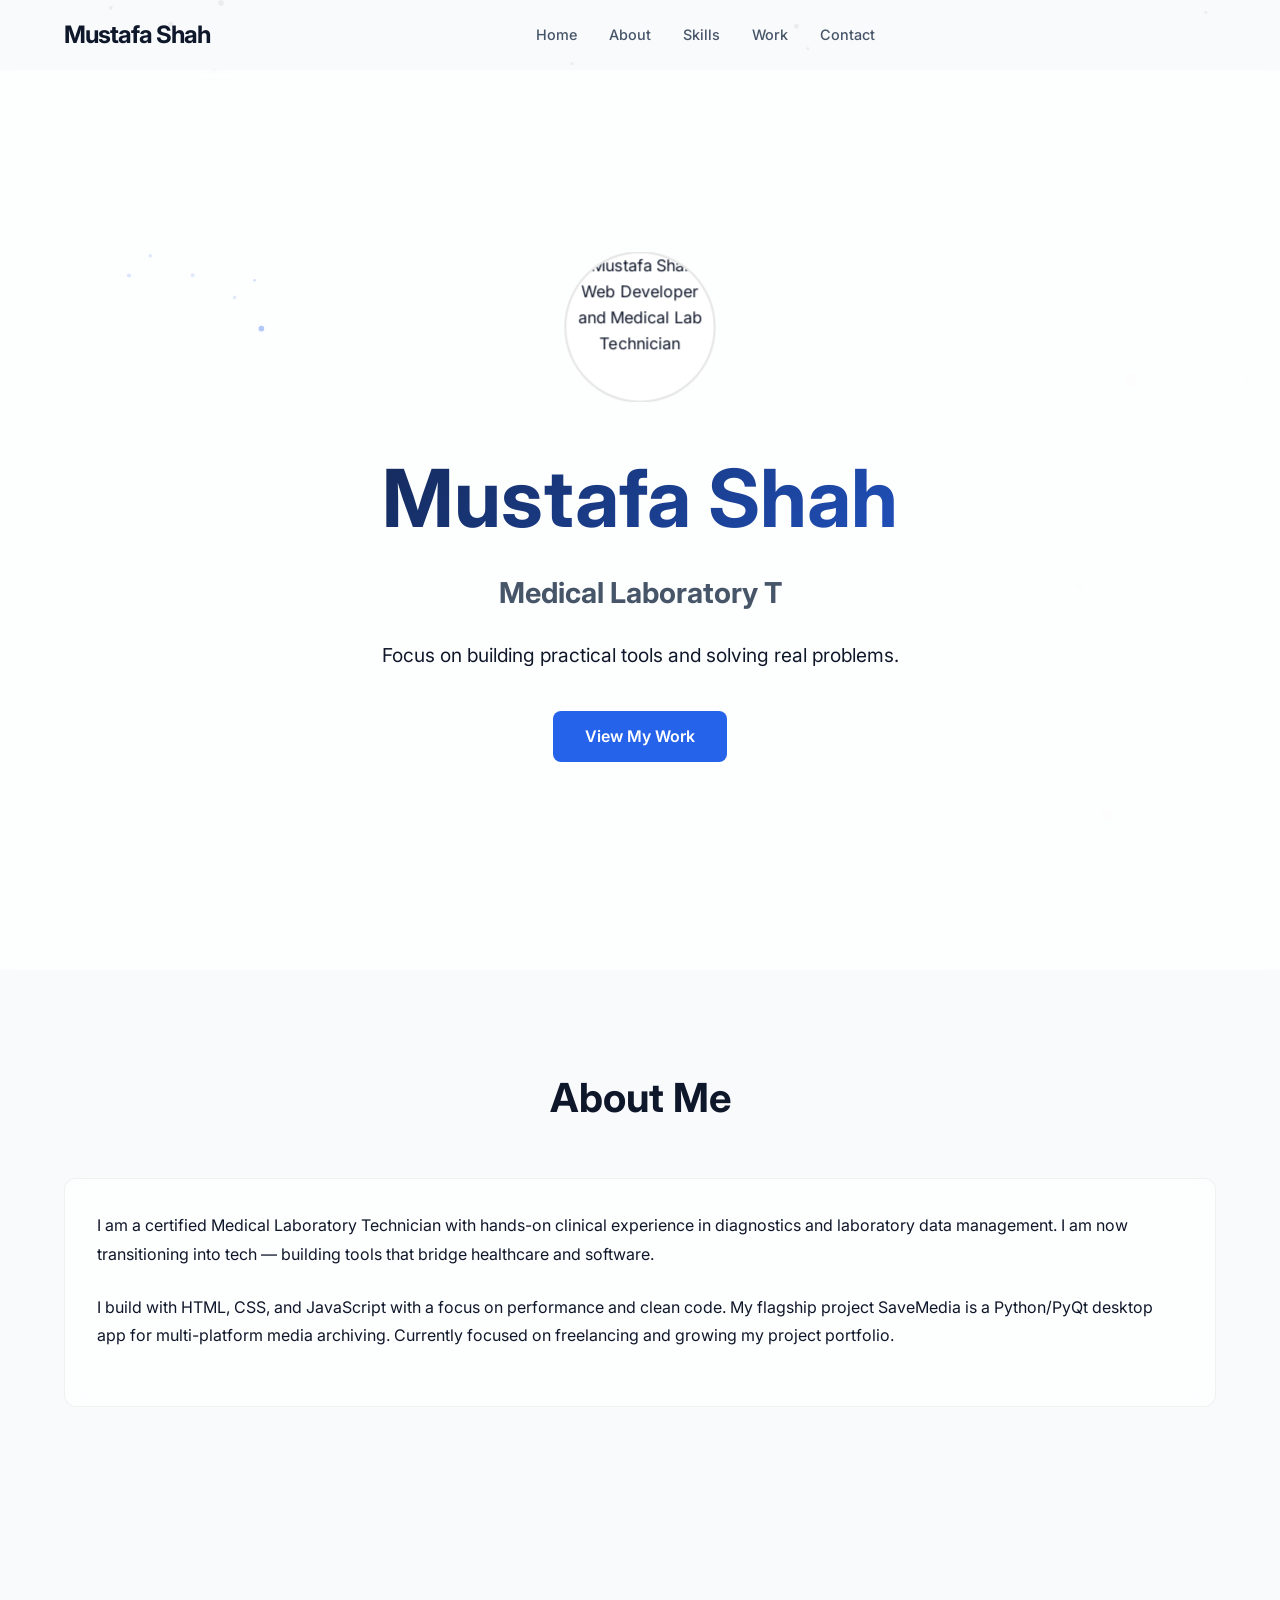
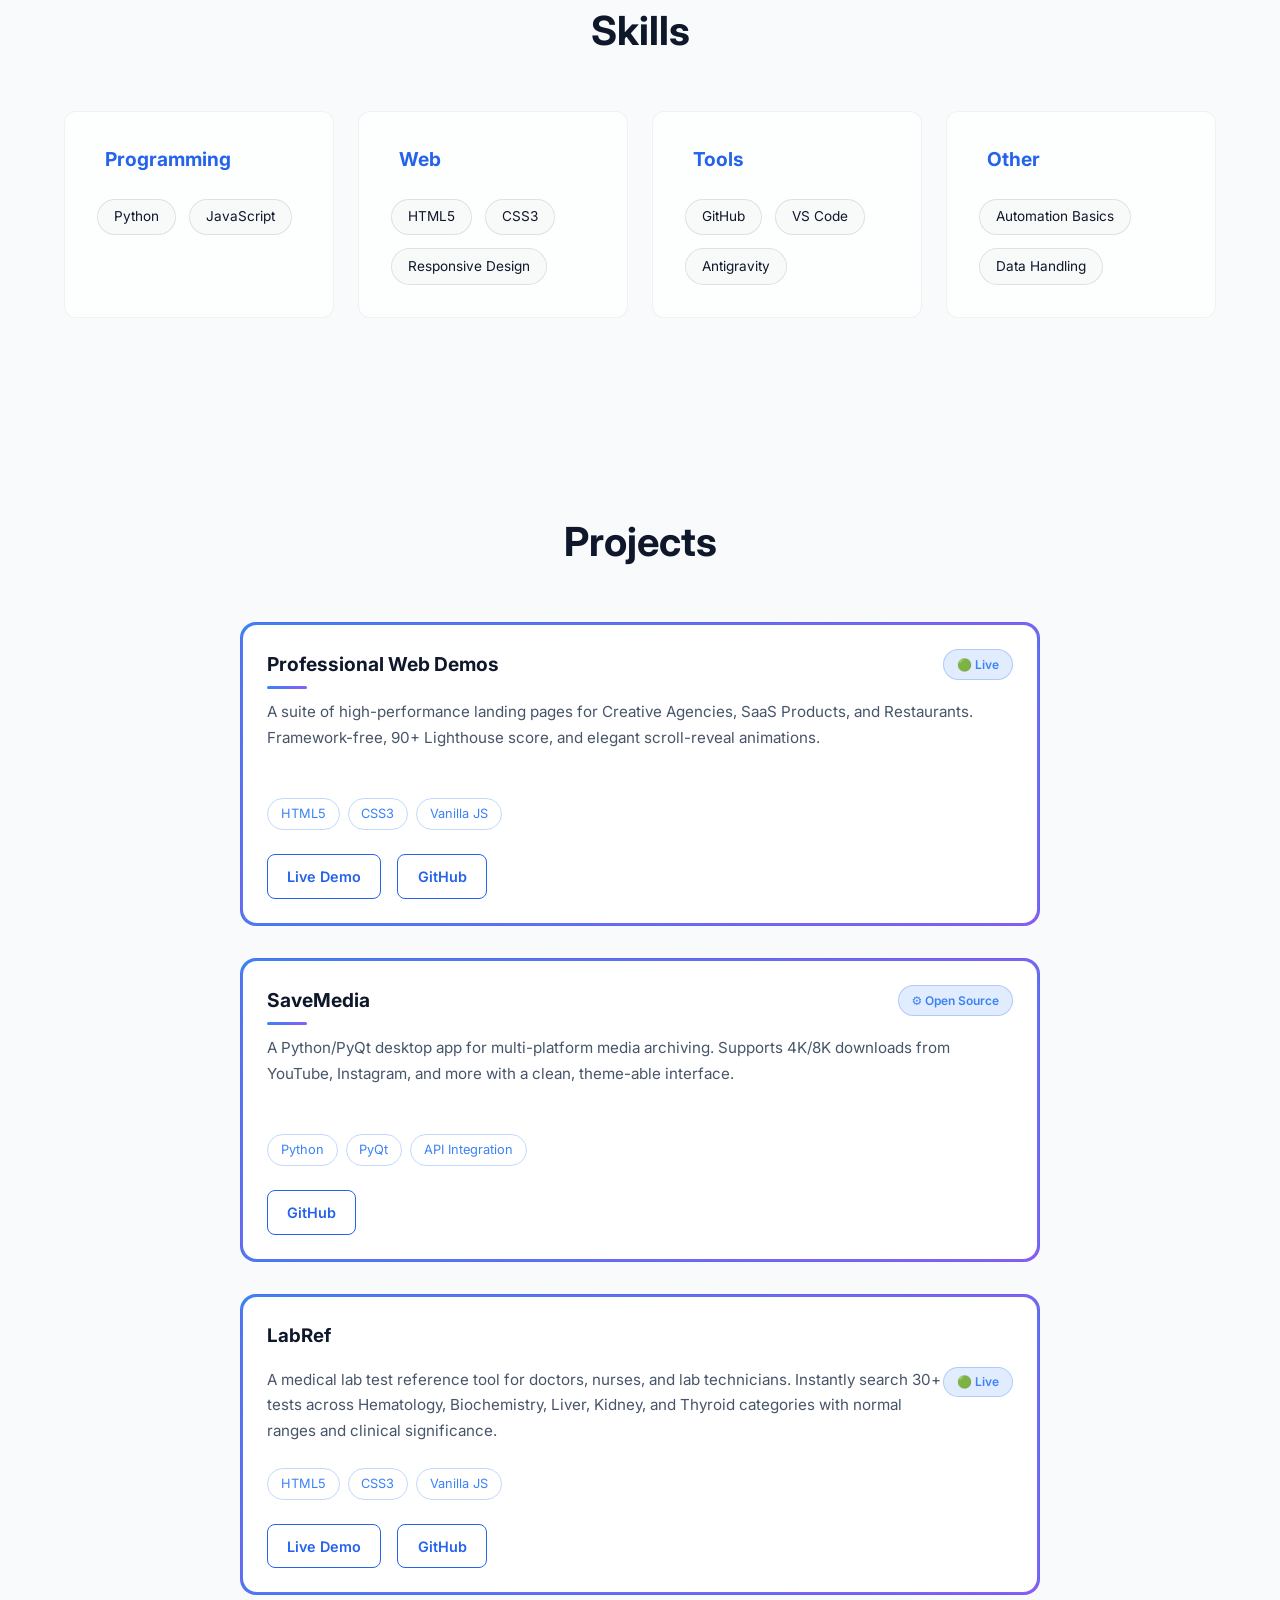
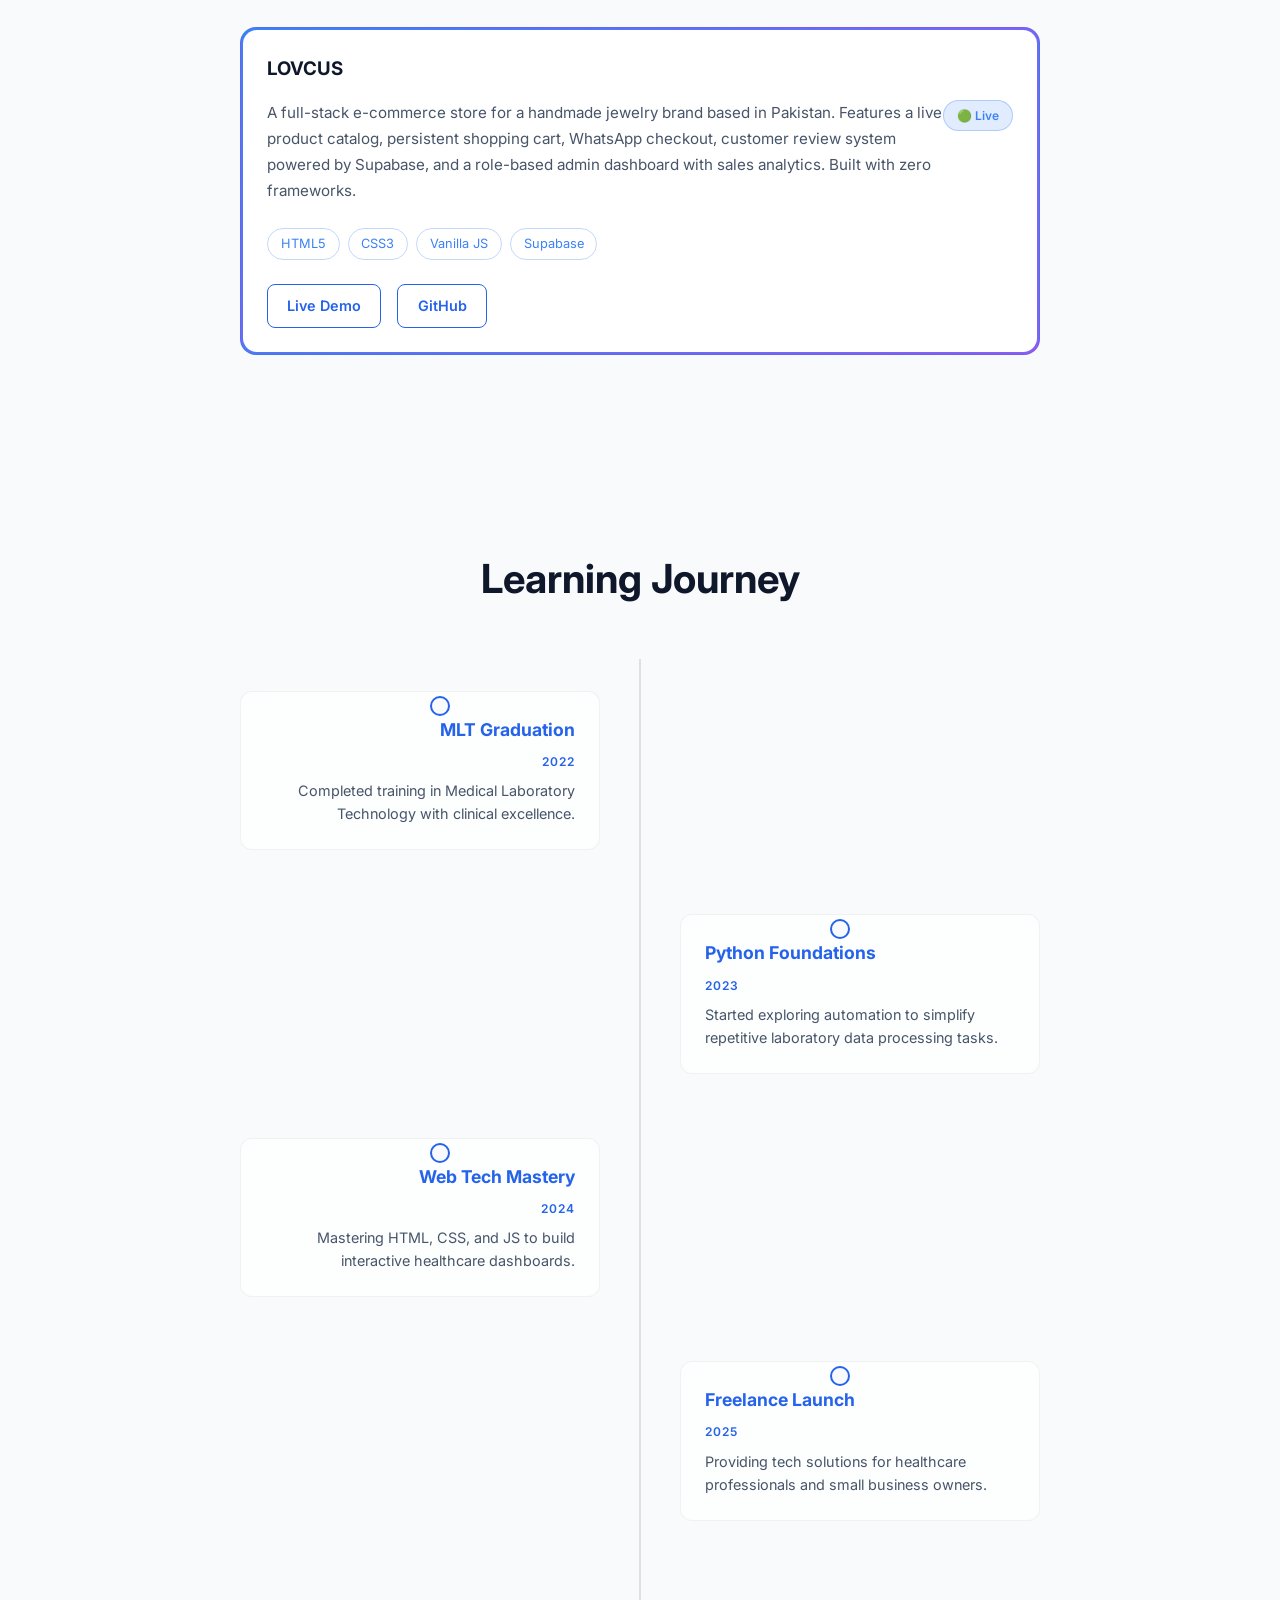
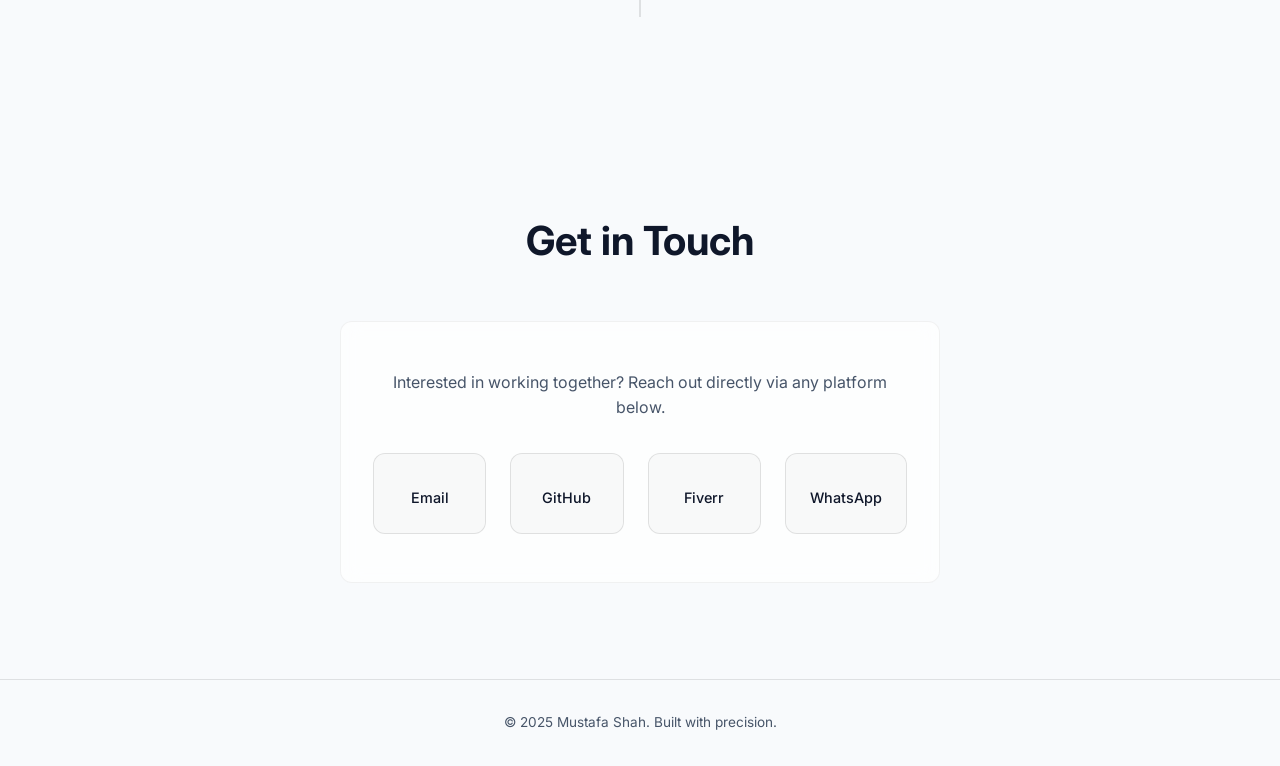
==== index.html @ d039c0f2 "Add LOVCUS project card" ====
<!DOCTYPE html>
<html lang="en">

<head>
    <meta charset="UTF-8">
    <meta name="viewport" content="width=device-width, initial-scale=1.0">
    <title>Mustafa Shah | Web Developer & Medical Lab Tech</title>
    <meta name="description" content="Mustafa Shah — 
freelance web developer and Medical Lab Technician 
from Pakistan. Building fast, responsive websites 
with HTML, CSS, JavaScript and Python automation tools.">

    <!-- Open Graph -->
    <meta property="og:title" content="Mustafa Shah | Web Developer & Medical Lab Tech">
    <meta property="og:description"
        content="Bridging healthcare expertise and technical innovation. Web developer, Python learner, and Medical Lab Technician.">
    <meta property="og:image" content="https://mustafa-shah-tech.github.io/Portfolio/assets/mustafa.png">
    <meta property="og:type" content="website">
    <meta property="og:url" content="https://mustafa-shah-tech.github.io/Portfolio/">

    <!-- Twitter Card -->
    <meta name="twitter:card" content="summary_large_image">
    <meta name="twitter:title" content="Mustafa Shah | Web Developer & Medical Lab Tech">
    <meta name="twitter:description" content="Bridging healthcare expertise and technical innovation.">
    <meta name="twitter:image" content="https://mustafa-shah-tech.github.io/Portfolio/assets/mustafa.png">

    <!-- Canonical -->
    <link rel="canonical" href="https://mustafa-shah-tech.github.io/Portfolio/">

    <!-- Theme Color -->
    <meta name="theme-color" content="#0a0a0c">

    <!-- Favicon -->
    <link rel="icon" type="image/png" href="assets/favicon.png">

    <!-- Google Fonts -->
    <link rel="preconnect" href="https://fonts.googleapis.com">
    <link rel="preconnect" href="https://fonts.gstatic.com" crossorigin>
    <link href="https://fonts.googleapis.com/css2?family=Inter:wght@400;500;600;700&display=swap" rel="stylesheet">

    <!-- Icons -->
    <script src="https://kit.fontawesome.com/c9f5871d83.js" crossorigin="anonymous" defer></script>

    <!-- Pre-render Theme Detection (Prevent Flicker) -->
    <script>
        (function () {
            const savedTheme = localStorage.getItem('theme') || (window.matchMedia('(prefers-color-scheme: dark)').matches ? 'dark' : 'light');
            document.documentElement.setAttribute('data-theme', savedTheme);
        })();
    </script>

    <!-- Styles -->
    <link rel="stylesheet" href="css/themes.css">
    <link rel="stylesheet" href="css/base.css">
    <link rel="stylesheet" href="css/layout.css">
    <link rel="stylesheet" href="css/components.css">

    <!-- Fix: push main content below fixed header -->
    <style>
        main {
            padding-top: 60px;
        }

        @media (min-width: 768px) {
            main {
                padding-top: 70px;
            }
        }
    </style>

    <script type="application/ld+json">
{
  "@context": "https://schema.org",
  "@type": "Person",
  "name": "Mustafa Shah",
  "url": "https://mustafa-shah-tech.github.io/Portfolio/",
  "jobTitle": "Web Developer & Medical Laboratory Technician",
  "sameAs": [
    "https://github.com/mustafa-shah-tech",
    "https://www.fiverr.com/s/995lX6A"
  ]
}
</script>
</head>

<body>
    <canvas id="particle-canvas"></canvas>

    <header id="main-header">
        <nav class="container">
            <div class="logo">Mustafa Shah</div>
            <ul class="nav-links">
                <li><a href="#hero">Home</a></li>
                <li><a href="#about">About</a></li>
                <li><a href="#skills">Skills</a></li>
                <li><a href="#projects">Work</a></li>
                <li><a href="#contact">Contact</a></li>
            </ul>
            <div class="nav-actions">
                <button id="theme-toggle" aria-label="Toggle Theme">
                    <i class="fas fa-moon"></i>
                </button>
                <!-- Fixed: 3 spans required for hamburger → X animation -->
                <button id="mobile-menu-btn" aria-label="Open Menu">
                    <span></span>
                    <span></span>
                    <span></span>
                </button>
            </div>
        </nav>
    </header>

    <main>
        <!-- Hero Section -->
        <section id="hero" class="hero-section glass">
            <div class="container hero-content">
                <div class="avatar-container reveal">
                    <canvas id="avatar-canvas"></canvas>
                    <div class="avatar-wrapper glass">
                        <img src="assets/mustafa.png" alt="Mustafa Shah - Web Developer and Medical Lab Technician"
                            id="avatar-img" loading="lazy">
                        <div class="avatar-glow"></div>
                    </div>
                </div>
                <h1 class="hero-name">Mustafa Shah</h1>
                <h2 class="hero-title"><span id="typewriter"></span></h2>
                <p class="hero-tagline reveal">Focus on building practical tools and solving real problems.</p>
                <div class="hero-cta reveal">
                    <a href="#projects" class="btn btn-primary">View My Work</a>
                </div>
            </div>
        </section>

        <!-- About Me Section -->
        <section id="about" class="about-section">
            <div class="container">
                <h2 class="section-title reveal">About Me</h2>
                <div class="about-grid">
                    <div class="about-text glass reveal">
                        <p>I am a certified Medical Laboratory Technician with hands-on clinical experience in
                            diagnostics and laboratory data management. I am now transitioning into tech — building
                            tools that bridge healthcare and software.</p>
                        <p>I build with HTML, CSS, and JavaScript with a focus on performance and clean code. My
                            flagship project SaveMedia is a Python/PyQt desktop app for multi-platform media archiving.
                            Currently focused on freelancing and growing my project portfolio.</p>
                    </div>
                </div>
            </div>
        </section>

        <!-- Skills Section -->
        <section id="skills" class="skills-section">
            <div class="container">
                <h2 class="section-title reveal">Skills</h2>
                <div class="skills-grid">
                    <div class="skill-category glass reveal">
                        <h3><i class="fas fa-code"></i> Programming</h3>
                        <div class="skill-tags">
                            <span class="skill-tag">Python</span>
                            <span class="skill-tag">JavaScript</span>
                        </div>
                    </div>
                    <div class="skill-category glass reveal">
                        <h3><i class="fas fa-globe"></i> Web</h3>
                        <div class="skill-tags">
                            <span class="skill-tag">HTML5</span>
                            <span class="skill-tag">CSS3</span>
                            <span class="skill-tag">Responsive Design</span>
                        </div>
                    </div>
                    <div class="skill-category glass reveal">
                        <h3><i class="fas fa-toolbox"></i> Tools</h3>
                        <div class="skill-tags">
                            <span class="skill-tag">GitHub</span>
                            <span class="skill-tag">VS Code</span>
                            <span class="skill-tag">Antigravity</span>
                        </div>
                    </div>
                    <div class="skill-category glass reveal">
                        <h3><i class="fas fa-microchip"></i> Other</h3>
                        <div class="skill-tags">
                            <span class="skill-tag">Automation Basics</span>
                            <span class="skill-tag">Data Handling</span>
                        </div>
                    </div>
                </div>
            </div>
        </section>

        <!-- Projects Section -->
        <section id="projects" class="projects-section">
            <div class="container">
                <h2 class="section-title reveal">Projects</h2>
                <div class="projects-grid">
                    <article class="project-card glass reveal">
                        <div class="project-card-inner">
                            <div class="project-content">
                                <h3>Professional Web Demos <span class="status-badge">🟢 Live</span></h3>
                                <p class="project-desc">A suite of
                                    high-performance landing pages for Creative
                                    Agencies, SaaS Products, and Restaurants.
                                    Framework-free, 90+ Lighthouse score, and
                                    elegant scroll-reveal animations.</p>
                                <div class="project-tech">
                                    <span>HTML5</span>
                                    <span>CSS3</span>
                                    <span>Vanilla JS</span>
                                </div>
                                <div class="project-links">
                                    <a href="https://mustafa-shah-tech.github.io/my-demos/" class="btn btn-outline"
                                        target="_blank" rel="noopener noreferrer">Live Demo</a>
                                    <a href="https://github.com/mustafa-shah-tech/my-demos.git" class="btn btn-outline"
                                        target="_blank" rel="noopener noreferrer"><i class="fab fa-github"></i>
                                        GitHub</a>
                                </div>
                            </div>
                        </div>
                    </article>

                    <article class="project-card glass reveal">
                        <div class="project-card-inner">
                            <div class="project-content">
                                <h3>SaveMedia <span class="status-badge">⚙️ Open Source</span></h3>
                                <p class="project-desc">A Python/PyQt desktop
                                    app for multi-platform media archiving. Supports
                                    4K/8K downloads from YouTube, Instagram, and more
                                    with a clean, theme-able interface.</p>
                                <div class="project-tech">
                                    <span>Python</span>
                                    <span>PyQt</span>
                                    <span>API Integration</span>
                                </div>
                                <div class="project-links">
                                    <a href="https://github.com/mustafa-shah-tech/savemedia.git" class="btn btn-outline"
                                        target="_blank" rel="noopener noreferrer"><i class="fab fa-github"></i>
                                        GitHub</a>
                                </div>
                            </div>
                        </div>
                    </article>

                    <article class="project-card glass reveal">
                        <div class="project-card-inner">
                            <div class="card-header">
                                <h3>LabRef</h3>
                                <span class="status-badge">🟢 Live</span>
                            </div>
                            <div class="card-accent-line"></div>
                            <p class="project-desc">A medical lab test
                                reference tool for doctors, nurses, and lab
                                technicians. Instantly search 30+ tests across
                                Hematology, Biochemistry, Liver, Kidney, and
                                Thyroid categories with normal ranges and
                                clinical significance.</p>
                            <div class="project-tech">
                                <span>HTML5</span>
                                <span>CSS3</span>
                                <span>Vanilla JS</span>
                            </div>
                            <div class="project-links">
                                <a href="https://mustafa-shah-tech.github.io/LabRef/" class="btn btn-outline"
                                    target="_blank" rel="noopener noreferrer">
                                    Live Demo
                                </a>
                                <a href="https://github.com/mustafa-shah-tech/LabRef" class="btn btn-outline"
                                    target="_blank" rel="noopener noreferrer">
                                    <i class="fab fa-github"></i>
                                    GitHub
                                </a>
                            </div>
                        </div>
                    </article>

                    <article class="project-card glass reveal">
                        <div class="project-card-inner">
                            <div class="card-header">
                                <h3>LOVCUS</h3>
                                <span class="status-badge">🟢 Live</span>
                            </div>
                            <div class="card-accent-line"></div>
                            <p class="project-desc">A full-stack e-commerce
                                store for a handmade jewelry brand based in
                                Pakistan. Features a live product catalog,
                                persistent shopping cart, WhatsApp checkout,
                                customer review system powered by Supabase,
                                and a role-based admin dashboard with sales
                                analytics. Built with zero frameworks.</p>
                            <div class="project-tech">
                                <span>HTML5</span>
                                <span>CSS3</span>
                                <span>Vanilla JS</span>
                                <span>Supabase</span>
                            </div>
                            <div class="project-links">
                                <a href="https://lovcus.store" class="btn btn-outline" target="_blank"
                                    rel="noopener noreferrer">
                                    Live Demo
                                </a>
                                <a href="https://github.com/mustafa-shah-tech/LOVCUS" class="btn btn-outline"
                                    target="_blank" rel="noopener noreferrer">
                                    <i class="fab fa-github"></i>
                                    GitHub
                                </a>
                            </div>
                        </div>
                    </article>
                </div>
            </div>
        </section>

        <!-- Timeline / Learning Journey Section -->
        <section id="journey" class="journey-section">
            <div class="container">
                <h2 class="section-title reveal">Learning Journey</h2>
                <div class="timeline">
                    <div class="timeline-item reveal">
                        <div class="timeline-dot"></div>
                        <div class="timeline-content glass">
                            <h3>MLT Graduation</h3>
                            <span class="timeline-date">2022</span>
                            <p>Completed training in Medical Laboratory Technology with clinical
                                excellence.</p>
                        </div>
                    </div>
                    <div class="timeline-item reveal">
                        <div class="timeline-dot"></div>
                        <div class="timeline-content glass">
                            <h3>Python Foundations</h3>
                            <span class="timeline-date">2023</span>
                            <p>Started exploring automation to simplify repetitive laboratory data processing tasks.</p>
                        </div>
                    </div>
                    <div class="timeline-item reveal">
                        <div class="timeline-dot"></div>
                        <div class="timeline-content glass">
                            <h3>Web Tech Mastery</h3>
                            <span class="timeline-date">2024</span>
                            <p>Mastering HTML, CSS, and JS to build interactive healthcare dashboards.</p>
                        </div>
                    </div>
                    <div class="timeline-item reveal">
                        <div class="timeline-dot"></div>
                        <div class="timeline-content glass">
                            <h3>Freelance Launch</h3>
                            <span class="timeline-date">2025</span>
                            <p>Providing tech solutions for healthcare professionals and small business owners.</p>
                        </div>
                    </div>
                </div>
            </div>
        </section>

        <!-- Contact Section -->
        <section id="contact" class="contact-section">
            <div class="container">
                <h2 class="section-title reveal">Get in Touch</h2>
                <div class="contact-card glass reveal">
                    <p>Interested in working together? Reach out directly via any platform below.</p>
                    <div class="contact-links">
                        <a href="mailto:musstafashah@mail.com" class="contact-item">
                            <i class="fas fa-envelope"></i>
                            <span>Email</span>
                        </a>
                        <a href="https://github.com/mustafa-shah-tech" class="contact-item" target="_blank"
                            rel="noopener noreferrer">
                            <i class="fab fa-github"></i>
                            <span>GitHub</span>
                        </a>
                        <a href="https://www.fiverr.com/s/995lX6A" class="contact-item" target="_blank"
                            rel="noopener noreferrer">
                            <i class="fas fa-briefcase"></i>
                            <span>Fiverr</span>
                        </a>
                        <a href="https://wa.me/923143928492" class="contact-item" target="_blank"
                            rel="noopener noreferrer">
                            <i class="fab fa-whatsapp"></i>
                            <span>WhatsApp</span>
                        </a>
                    </div>
                </div>
            </div>
        </section>

        <footer class="site-footer">
            <div class="container">
                <p>© 2025 Mustafa Shah. Built with precision.</p>
            </div>
        </footer>
    </main>

    <!-- Scripts -->
    <script src="js/theme.js" defer></script>
    <script src="js/particles.js" defer></script>
    <script src="js/reveal.js" defer></script>
    <script src="js/avatar.js" defer></script>
    <script src="js/main.js" defer></script>
</body>

</html>
---- css/themes.css ----
:root {
    /* Base Palette - Optimized for Dark Tech Aesthetic */
    --bg-primary: #0a0a0c;
    --bg-secondary: #121216;
    --bg-accent: rgba(255, 255, 255, 0.03);
    
    --text-primary: #f0f0f2;
    --text-secondary: #a0a0ab;
    --text-accent: #3b82f6; /* Modern Blue */
    
    --border-color: rgba(255, 255, 255, 0.08);
    --glass-bg: rgba(255, 255, 255, 0.03);
    --glass-border: rgba(255, 255, 255, 0.08);
    
    --shadow-color: rgba(0, 0, 0, 0.5);
    
    --transition-speed: 0.3s;
    --font-main: 'Inter', system-ui, -apple-system, sans-serif;
}

[data-theme="light"] {
    --bg-primary: #f8fafc;
    --bg-secondary: #ffffff;
    --bg-accent: rgba(0, 0, 0, 0.02);
    
    --text-primary: #0f172a;
    --text-secondary: #475569;
    --text-accent: #2563eb;
    
    --border-color: rgba(0, 0, 0, 0.1);
    --glass-bg: rgba(255, 255, 255, 0.7);
    --glass-border: rgba(0, 0, 0, 0.05);
    
    --shadow-color: rgba(0, 0, 0, 0.1);
}

* {
    box-sizing: border-box;
    margin: 0;
    padding: 0;
}

body {
    background-color: var(--bg-primary);
    color: var(--text-primary);
    font-family: var(--font-main);
    line-height: 1.6;
    overflow-x: hidden;
    transition: background-color var(--transition-speed), color var(--transition-speed);
}
---- css/base.css ----
.container {
    width: 100%;
    max-width: 1200px;
    margin: 0 auto;
    padding: 0 1.5rem;
}

h1,
h2,
h3 {
    margin-bottom: 1rem;
    font-weight: 700;
}

a {
    text-decoration: none;
    color: inherit;
    transition: color var(--transition-speed);
}

ul {
    list-style: none;
}

img {
    max-width: 100%;
    height: auto;
    display: block;
}

/* Glassmorphism Utility */
.glass {
    background: var(--glass-bg);
    backdrop-filter: blur(10px);
    -webkit-backdrop-filter: blur(10px);
    border: 1px solid var(--glass-border);
    border-radius: 12px;
}

/* Scroll Reveal Base */
.reveal {
    opacity: 0;
    transform: translateY(20px);
    transition: all 0.6s ease-out;
}

.reveal.active {
    opacity: 1;
    transform: translateY(0);
}

section {
    padding: 4rem 0;
}

@media (min-width: 768px) {
    section {
        padding: 6rem 0;
    }
}
---- css/layout.css ----
#main-header {
    position: fixed;
    top: 0;
    left: 0;
    width: 100%;
    z-index: 1000;
    height: 60px;
    display: flex;
    align-items: center;
    transition: background-color var(--transition-speed), border-bottom var(--transition-speed);
}

#main-header.scrolled {
    background: var(--bg-primary);
    border-bottom: 1px solid var(--border-color);
}

nav.container {
    display: flex;
    justify-content: space-between;
    align-items: center;
}

.logo {
    font-size: 1.5rem;
    font-weight: 700;
    letter-spacing: -1px;
}

/* ── Mobile Nav ── */
.nav-links {
    display: none;
    flex-direction: column;
    gap: 0;
    position: fixed;
    top: 60px;
    left: 0;
    width: 100%;
    max-height: calc(100vh - 60px);
    overflow-y: auto;
    background: var(--bg-primary);
    border-bottom: 1px solid var(--border-color);
    padding: 1rem 0;
    z-index: 999;
}

.nav-links.active {
    display: flex;
}

.nav-links.active::before {
    content: '';
    position: fixed;
    top: 60px;
    left: 0;
    width: 100%;
    height: calc(100vh - 60px);
    background: rgba(0, 0, 0, 0.5);
    z-index: -1;
    pointer-events: none;
}

.nav-links li a {
    display: block;
    padding: 0.9rem 1.5rem;
    font-weight: 500;
    font-size: 1rem;
    color: var(--text-secondary);
    transition: color var(--transition-speed), background var(--transition-speed);
}

.nav-links li a:hover {
    color: var(--text-accent);
    background: var(--bg-accent);
}

.nav-actions {
    display: flex;
    gap: 1rem;
    align-items: center;
}

#theme-toggle {
    background: none;
    border: none;
    color: var(--text-primary);
    font-size: 1.2rem;
    cursor: pointer;
    padding: 0.5rem;
    border-radius: 50%;
    transition: background-color var(--transition-speed);
}

#theme-toggle:hover {
    background-color: var(--bg-accent);
}

#mobile-menu-btn {
    background: none;
    border: none;
    cursor: pointer;
    display: flex;
    flex-direction: column;
    gap: 6px;
    padding: 0.5rem;
}

#mobile-menu-btn span {
    display: block;
    width: 24px;
    height: 2px;
    background-color: var(--text-primary);
    transition: transform 0.3s, opacity 0.3s;
    transform-origin: center;
}

/* Hamburger → X animation */
#mobile-menu-btn.open span:nth-child(1) {
    transform: translateY(8px) rotate(45deg);
}

#mobile-menu-btn.open span:nth-child(2) {
    opacity: 0;
    transform: scaleX(0);
}

#mobile-menu-btn.open span:nth-child(3) {
    transform: translateY(-8px) rotate(-45deg);
}

/* ── Desktop Nav ── */
@media (min-width: 768px) {
    #main-header {
        height: 70px;
    }

    .nav-links {
        display: flex;
        flex-direction: row;
        position: static;
        width: auto;
        background: none;
        border: none;
        padding: 0;
        gap: 2rem;
    }

    .nav-links li a {
        padding: 0;
        font-size: 0.9rem;
    }

    .nav-links li a:hover {
        background: none;
    }

    #mobile-menu-btn {
        display: none;
    }
}
---- css/components.css ----
#particle-canvas {
    position: fixed;
    top: 0;
    left: 0;
    width: 100%;
    height: 100%;
    z-index: -1;
    pointer-events: none;
}

/* Hero Section */
.hero-section {
    height: 100vh;
    display: flex;
    align-items: center;
    justify-content: center;
    text-align: center;
    border: none;
    border-radius: 0;
    padding-top: 60px;
    overflow: hidden;
}

@media (min-width: 768px) {
    .hero-section {
        padding-top: 70px;
    }
}

.avatar-container {
    position: relative;
    margin: 0 auto 2rem;
    perspective: 1000px;
    display: flex;
    align-items: center;
    justify-content: center;
    overflow: hidden;
    max-width: 100%;
}

#avatar-canvas {
    position: absolute;
    top: -50px;
    left: -50px;
    pointer-events: none;
    z-index: 1;
}

.avatar-wrapper {
    position: relative;
    width: 120px;
    height: 120px;
    border-radius: 50%;
    overflow: hidden;
    z-index: 2;
    transition: transform 0.1s ease-out;
    border: 2px solid var(--border-color);
}

.avatar-wrapper img {
    width: 100%;
    height: 100%;
    object-fit: cover;
}

.avatar-glow {
    position: absolute;
    top: 0;
    left: 0;
    width: 100%;
    height: 100%;
    background: radial-gradient(circle at center, rgba(59, 130, 246, 0.4) 0%, transparent 70%);
    pointer-events: none;
    opacity: 0;
    transition: opacity 0.3s ease;
    mix-blend-mode: soft-light;
}

.hero-name {
    font-size: 2rem;
    margin-bottom: 0.5rem;
    background: linear-gradient(135deg, var(--text-primary) 0%, var(--text-accent) 100%);
    -webkit-background-clip: text;
    background-clip: text;
    -webkit-text-fill-color: transparent;
}

.hero-title {
    font-size: 1rem;
    color: var(--text-secondary);
    min-height: 1.5em;
    margin-bottom: 1.5rem;
}

.hero-tagline {
    font-size: 0.9rem;
    padding: 0 1rem;
    max-width: 600px;
    margin: 0 auto 2.5rem;
}

.hero-cta {
    display: flex;
    flex-wrap: wrap;
    justify-content: center;
    gap: 1rem;
}

/* Sections */
section {
    padding: 3rem 0;
}

.section-title {
    text-align: center;
    margin-bottom: 3rem;
    font-size: 1.5rem;
}

.about-text {
    padding: 1.2rem;
    line-height: 1.8;
}

.about-text p {
    margin-bottom: 1.5rem;
}

/* Buttons */
.btn {
    display: inline-block;
    padding: 0.8rem 2rem;
    border-radius: 8px;
    font-weight: 600;
    transition: all var(--transition-speed);
    cursor: pointer;
    border: none;
    font-family: inherit;
    font-size: 1rem;
}

.btn-primary {
    background-color: var(--text-accent);
    color: white;
}

.btn-primary:hover {
    transform: translateY(-2px);
    box-shadow: 0 4px 12px var(--shadow-color);
}

.btn-outline {
    background: transparent;
    border: 1px solid var(--text-accent);
    color: var(--text-accent);
    padding: 0.6rem 1.2rem;
    font-size: 0.9rem;
    transition: all 0.3s ease;
}

.btn-outline:hover {
    background: linear-gradient(135deg, #3b82f6, #8b5cf6);
    border-color: transparent;
    color: white;
}

/* Skills Grid */
.skills-grid {
    display: grid;
    grid-template-columns: 1fr;
    gap: 1.5rem;
}

.skill-category {
    padding: 2rem;
    transition: transform 0.3s ease;
}

.skill-category:hover {
    transform: translateY(-5px);
}

.skill-category h3 {
    font-size: 1.2rem;
    margin-bottom: 1.5rem;
    color: var(--text-accent);
}

.skill-category h3 i {
    margin-right: 0.5rem;
}

.skill-tags {
    display: flex;
    flex-wrap: wrap;
    gap: 0.8rem;
}

.skill-tag {
    background: var(--bg-accent);
    padding: 0.4rem 1rem;
    border-radius: 20px;
    font-size: 0.85rem;
    border: 1px solid var(--border-color);
}

/* Projects Grid */
.projects-grid {
    display: grid;
    grid-template-columns: 1fr;
    gap: 2rem;
}

.project-card {
    position: relative;
    background: var(--bg-secondary);
    border-radius: 16px;
    padding: 2px;
    background: linear-gradient(135deg, #3b82f6, #8b5cf6);
    overflow: hidden;
    display: flex;
    flex-direction: column;
}

@media (hover: hover) and (pointer: fine) {
    .project-card:hover {
        background: linear-gradient(135deg, #3b82f6, #8b5cf6, #ec4899);
        transform: translateY(-4px);
        transition: all 0.3s ease;
    }
}

.project-card-inner {
    background: #0a0a0c;
    border-radius: 14px;
    padding: 1.2rem;
    height: 100%;
}

[data-theme="light"] .project-card-inner {
    background: #ffffff;
}

.project-content {
    display: flex;
    flex-direction: column;
    height: 100%;
}

.project-content h3 {
    margin-bottom: 1.2rem;
    color: var(--text-primary);
    font-size: 1.2rem;
    display: flex;
    justify-content: space-between;
    align-items: flex-start;
    position: relative;
    flex-wrap: wrap;
    gap: 0.5rem;
}

.project-content h3::after {
    content: '';
    position: absolute;
    bottom: -0.6rem;
    left: 0;
    width: 40px;
    height: 3px;
    background: linear-gradient(90deg, #3b82f6, #8b5cf6);
    border-radius: 2px;
}

.status-badge {
    font-size: 0.75rem;
    font-weight: 600;
    padding: 0.3rem 0.8rem;
    border-radius: 20px;
    background: rgba(59, 130, 246, 0.15);
    border: 1px solid rgba(59, 130, 246, 0.3);
    color: #3b82f6;
    float: right;
}

.project-meta {
    font-size: 0.9rem;
    margin-bottom: 1rem;
    line-height: 1.5;
    color: var(--text-secondary);
}

.project-meta strong {
    color: #3b82f6;
    display: block;
    font-size: 0.75rem;
    font-weight: 700;
    text-transform: uppercase;
    letter-spacing: 1.5px;
    margin-bottom: 0.2rem;
}

.project-desc {
    font-size: 0.95rem;
    color: var(--text-secondary);
    line-height: 1.7;
    margin-bottom: 1.5rem;
}

.project-tech {
    display: flex;
    flex-wrap: wrap;
    gap: 0.5rem;
    margin: 1.5rem 0;
}

.project-tech span {
    background: transparent;
    border: 1px solid rgba(59, 130, 246, 0.3);
    color: #3b82f6;
    padding: 0.3rem 0.8rem;
    border-radius: 20px;
    font-size: 0.8rem;
}

.project-links {
    display: flex;
    flex-direction: column;
    gap: 1rem;
    margin-top: auto;
}

/* Timeline Section */
.timeline-date {
    display: block;
    font-size: 0.75rem;
    color: var(--text-accent);
    font-weight: 600;
    letter-spacing: 1px;
    text-transform: uppercase;
    margin-bottom: 0.5rem;
}

.timeline {
    position: relative;
    max-width: 800px;
    margin: 0 auto;
    padding: 2rem 0;
}

.timeline::before {
    content: '';
    position: absolute;
    left: 20px;
    top: 0;
    width: 2px;
    height: 100%;
    background: var(--border-color);
}

.timeline-item {
    position: relative;
    padding-left: 40px;
    margin-bottom: 2.5rem;
}

.timeline-dot {
    position: absolute;
    left: 11px;
    top: 5px;
    width: 20px;
    height: 20px;
    background: var(--bg-primary);
    border: 2px solid var(--text-accent);
    border-radius: 50%;
    z-index: 1;
}

.timeline-content {
    padding: 1rem;
}

.timeline-content h3 {
    font-size: 1.1rem;
    margin-bottom: 0.5rem;
    color: var(--text-accent);
}

.timeline-content p {
    font-size: 0.9rem;
    color: var(--text-secondary);
}

/* Contact Section */
.contact-card {
    max-width: 600px;
    margin: 0 auto;
    padding: 2rem 1rem;
    text-align: center;
}

.contact-card p {
    margin-bottom: 2rem;
    color: var(--text-secondary);
}

.contact-links {
    display: grid;
    grid-template-columns: 1fr;
    gap: 1.5rem;
}

.contact-item {
    display: flex;
    flex-direction: column;
    align-items: center;
    gap: 0.5rem;
    padding: 1.5rem;
    background: var(--bg-accent);
    border-radius: 12px;
    border: 1px solid var(--border-color);
    transition: all var(--transition-speed);
}

.contact-item:hover {
    transform: translateY(-5px);
    border-color: var(--text-accent);
    color: var(--text-accent);
}

.contact-item i {
    font-size: 1.5rem;
}

.contact-item span {
    font-size: 0.9rem;
    font-weight: 500;
}

/* Footer Section */
.site-footer {
    text-align: center;
    padding: 2rem 0;
    border-top: 1px solid var(--border-color);
    font-size: 0.85rem;
    color: var(--text-secondary);
}

@media (min-width: 400px) {
    .contact-links {
        grid-template-columns: repeat(2, 1fr);
    }

    .project-links {
        flex-direction: row;
    }
}

@media (min-width: 480px) {
    .hero-name {
        font-size: 2.5rem;
    }

    .skills-grid {
        grid-template-columns: repeat(2, 1fr);
    }
}

@media (min-width: 768px) {
    section {
        padding: 6rem 0;
    }

    .hero-name {
        font-size: 5rem;
    }

    .hero-title {
        font-size: 1.8rem;
    }

    .hero-tagline {
        font-size: 1.2rem;
        padding: 0;
    }

    .avatar-wrapper {
        width: 150px;
        height: 150px;
    }

    .project-content {
        padding: 0;
    }

    .project-card-inner {
        padding: 1.5rem;
    }

    .about-text {
        padding: 2rem;
    }

    .contact-card {
        padding: 3rem 2rem;
    }

    .timeline-content {
        padding: 1.5rem;
    }

    .section-title {
        font-size: 2.5rem;
    }

    .projects-grid {
        grid-template-columns: 1fr;
        max-width: 800px;
        margin: 0 auto;
    }

    .contact-links {
        grid-template-columns: repeat(4, 1fr);
    }
}

@media (min-width: 900px) {
    .timeline::before {
        left: 50%;
        transform: translateX(-50%);
    }

    .timeline-item {
        width: 50%;
        padding-left: 0;
        margin-bottom: 4rem;
    }

    .timeline-item:nth-child(even) {
        margin-left: 50%;
        padding-left: 40px;
    }

    .timeline-item:nth-child(odd) {
        padding-right: 40px;
        text-align: right;
    }

    .timeline-dot {
        left: 50%;
        transform: translateX(-50%);
    }
}

@media (min-width: 1024px) {
    .skills-grid {
        grid-template-columns: repeat(4, 1fr);
    }
}

@media (hover: none) {
    .project-card:hover {
        transform: none;
    }

    .skill-category:hover {
        transform: none;
    }

    .contact-item:hover {
        transform: none;
    }
}

.project-card:active,
.contact-item:active,
.btn:active {
    transform: scale(0.97);
    opacity: 0.85;
    transition: transform 0.1s, opacity 0.1s;
}
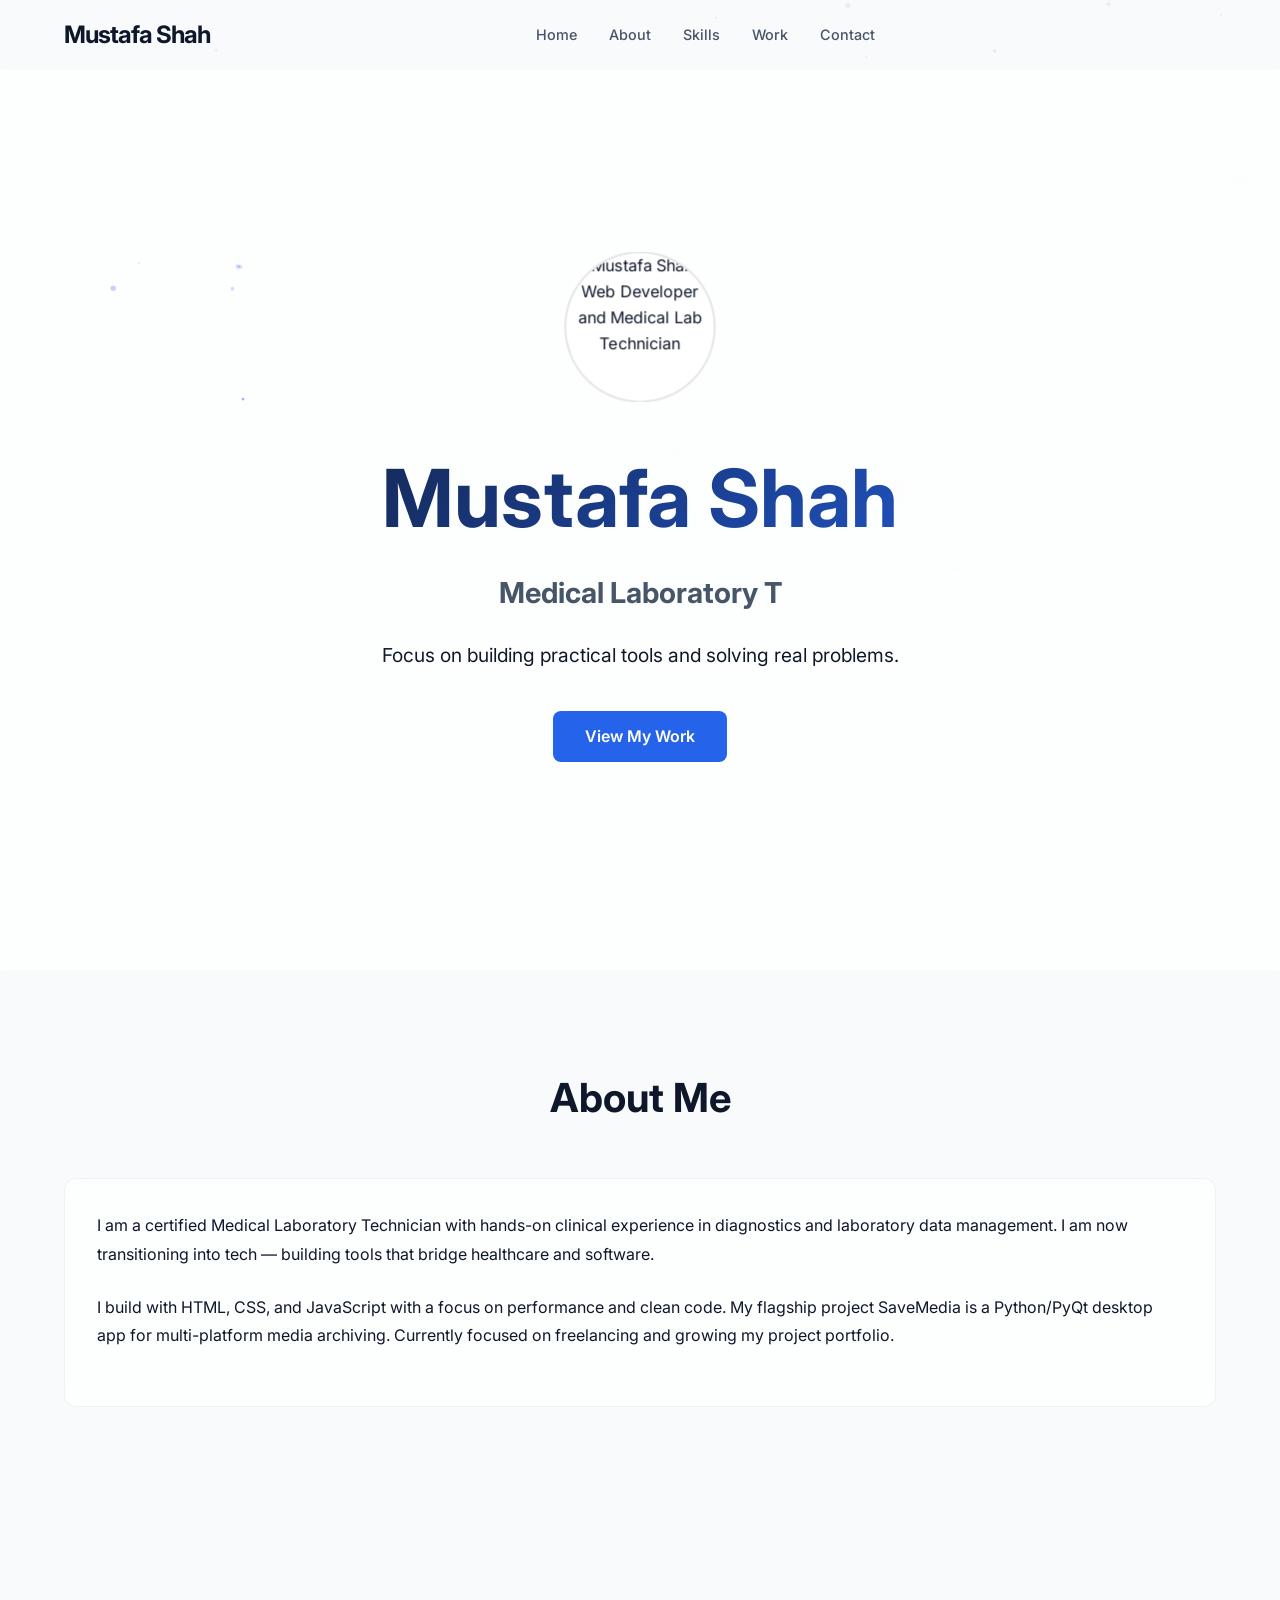
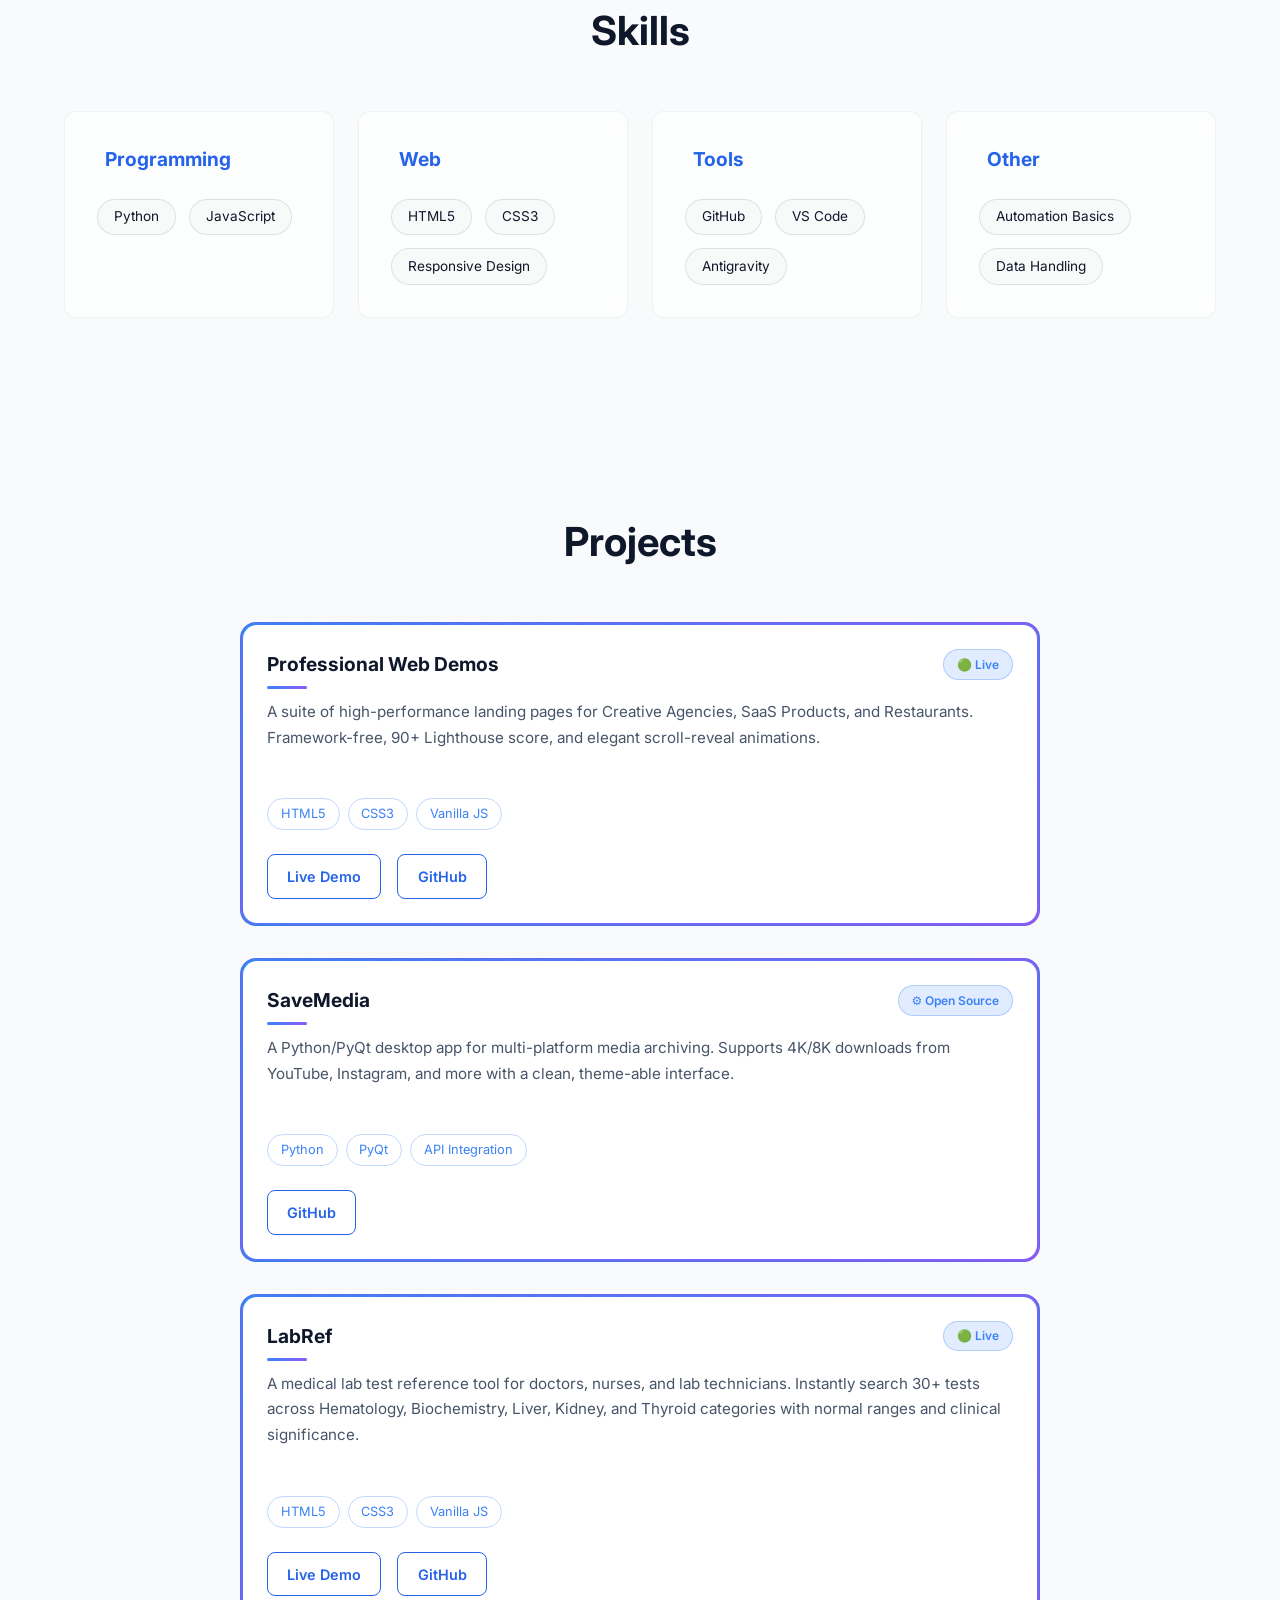
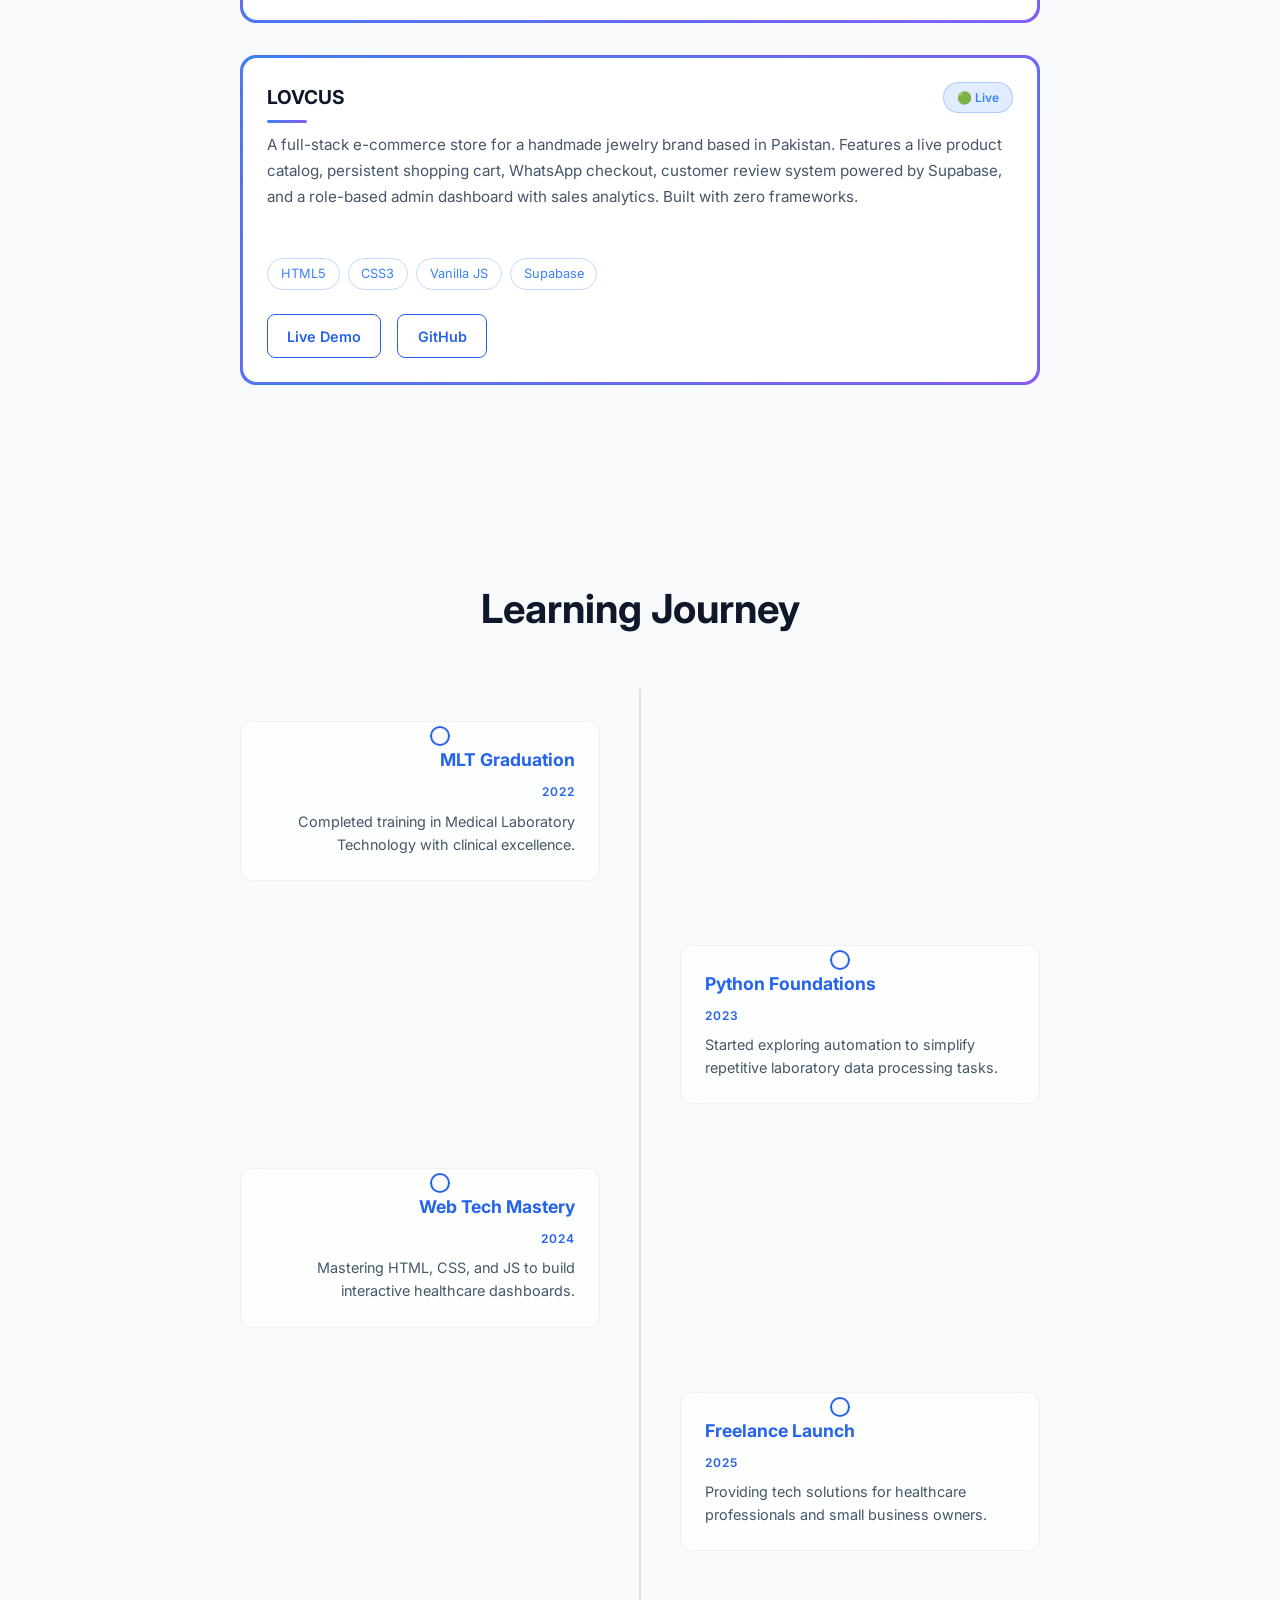
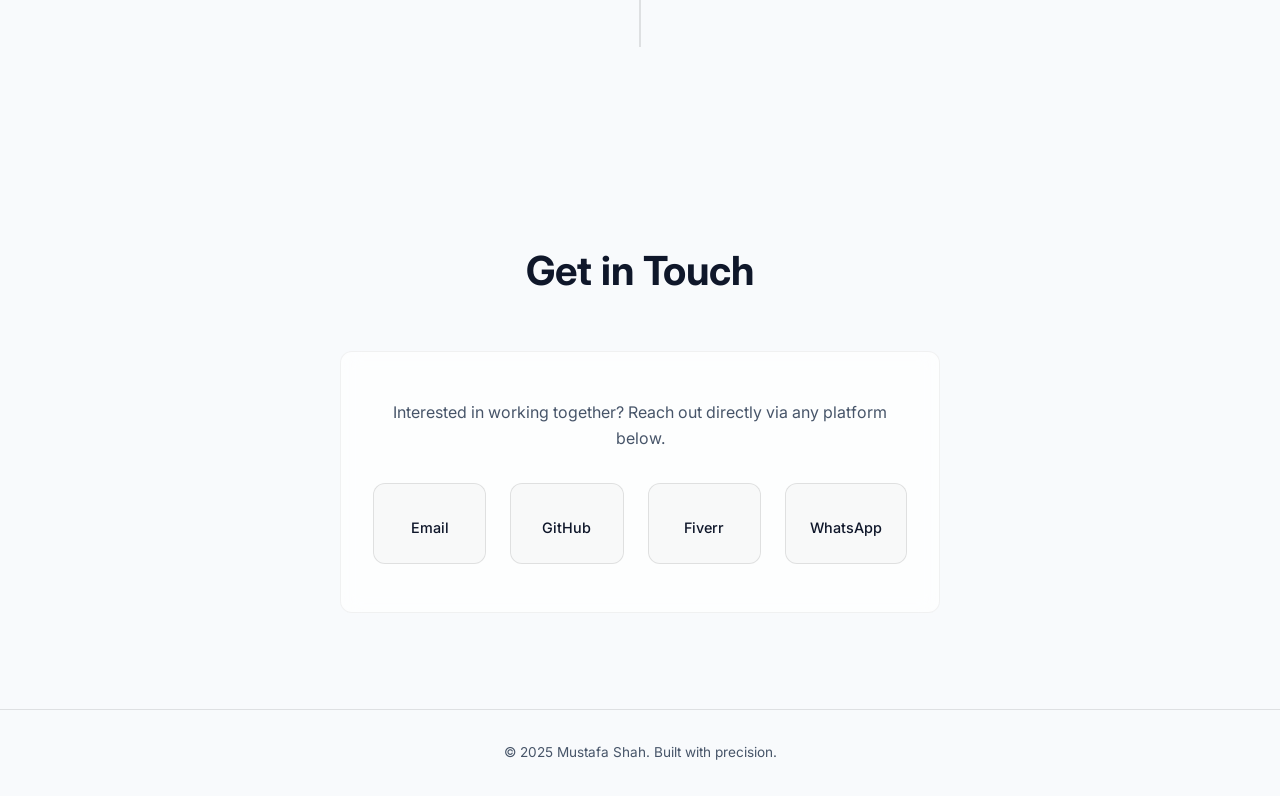
==== commit 5b9c5f40: "Unify project card structures for LabRef and LOVCUS" ====
--- a/index.html
+++ b/index.html
@@ -241,66 +241,54 @@
 
                     <article class="project-card glass reveal">
                         <div class="project-card-inner">
-                            <div class="card-header">
-                                <h3>LabRef</h3>
-                                <span class="status-badge">🟢 Live</span>
-                            </div>
-                            <div class="card-accent-line"></div>
-                            <p class="project-desc">A medical lab test
-                                reference tool for doctors, nurses, and lab
-                                technicians. Instantly search 30+ tests across
-                                Hematology, Biochemistry, Liver, Kidney, and
-                                Thyroid categories with normal ranges and
-                                clinical significance.</p>
-                            <div class="project-tech">
-                                <span>HTML5</span>
-                                <span>CSS3</span>
-                                <span>Vanilla JS</span>
-                            </div>
-                            <div class="project-links">
-                                <a href="https://mustafa-shah-tech.github.io/LabRef/" class="btn btn-outline"
-                                    target="_blank" rel="noopener noreferrer">
-                                    Live Demo
-                                </a>
-                                <a href="https://github.com/mustafa-shah-tech/LabRef" class="btn btn-outline"
-                                    target="_blank" rel="noopener noreferrer">
-                                    <i class="fab fa-github"></i>
-                                    GitHub
-                                </a>
+                            <div class="project-content">
+                                <h3>LabRef <span class="status-badge">🟢 Live</span></h3>
+                                <p class="project-desc">A medical lab test
+                                    reference tool for doctors, nurses, and lab
+                                    technicians. Instantly search 30+ tests across
+                                    Hematology, Biochemistry, Liver, Kidney, and
+                                    Thyroid categories with normal ranges and
+                                    clinical significance.</p>
+                                <div class="project-tech">
+                                    <span>HTML5</span>
+                                    <span>CSS3</span>
+                                    <span>Vanilla JS</span>
+                                </div>
+                                <div class="project-links">
+                                    <a href="https://mustafa-shah-tech.github.io/LabRef/" class="btn btn-outline"
+                                        target="_blank" rel="noopener noreferrer">Live Demo</a>
+                                    <a href="https://github.com/mustafa-shah-tech/LabRef" class="btn btn-outline"
+                                        target="_blank" rel="noopener noreferrer"><i class="fab fa-github"></i>
+                                        GitHub</a>
+                                </div>
                             </div>
                         </div>
                     </article>
 
                     <article class="project-card glass reveal">
                         <div class="project-card-inner">
-                            <div class="card-header">
-                                <h3>LOVCUS</h3>
-                                <span class="status-badge">🟢 Live</span>
-                            </div>
-                            <div class="card-accent-line"></div>
-                            <p class="project-desc">A full-stack e-commerce
-                                store for a handmade jewelry brand based in
-                                Pakistan. Features a live product catalog,
-                                persistent shopping cart, WhatsApp checkout,
-                                customer review system powered by Supabase,
-                                and a role-based admin dashboard with sales
-                                analytics. Built with zero frameworks.</p>
-                            <div class="project-tech">
-                                <span>HTML5</span>
-                                <span>CSS3</span>
-                                <span>Vanilla JS</span>
-                                <span>Supabase</span>
-                            </div>
-                            <div class="project-links">
-                                <a href="https://lovcus.store" class="btn btn-outline" target="_blank"
-                                    rel="noopener noreferrer">
-                                    Live Demo
-                                </a>
-                                <a href="https://github.com/mustafa-shah-tech/LOVCUS" class="btn btn-outline"
-                                    target="_blank" rel="noopener noreferrer">
-                                    <i class="fab fa-github"></i>
-                                    GitHub
-                                </a>
+                            <div class="project-content">
+                                <h3>LOVCUS <span class="status-badge">🟢 Live</span></h3>
+                                <p class="project-desc">A full-stack e-commerce
+                                    store for a handmade jewelry brand based in
+                                    Pakistan. Features a live product catalog,
+                                    persistent shopping cart, WhatsApp checkout,
+                                    customer review system powered by Supabase,
+                                    and a role-based admin dashboard with sales
+                                    analytics. Built with zero frameworks.</p>
+                                <div class="project-tech">
+                                    <span>HTML5</span>
+                                    <span>CSS3</span>
+                                    <span>Vanilla JS</span>
+                                    <span>Supabase</span>
+                                </div>
+                                <div class="project-links">
+                                    <a href="https://lovcus.store" class="btn btn-outline" target="_blank"
+                                        rel="noopener noreferrer">Live Demo</a>
+                                    <a href="https://github.com/mustafa-shah-tech/LOVCUS" class="btn btn-outline"
+                                        target="_blank" rel="noopener noreferrer"><i class="fab fa-github"></i>
+                                        GitHub</a>
+                                </div>
                             </div>
                         </div>
                     </article>
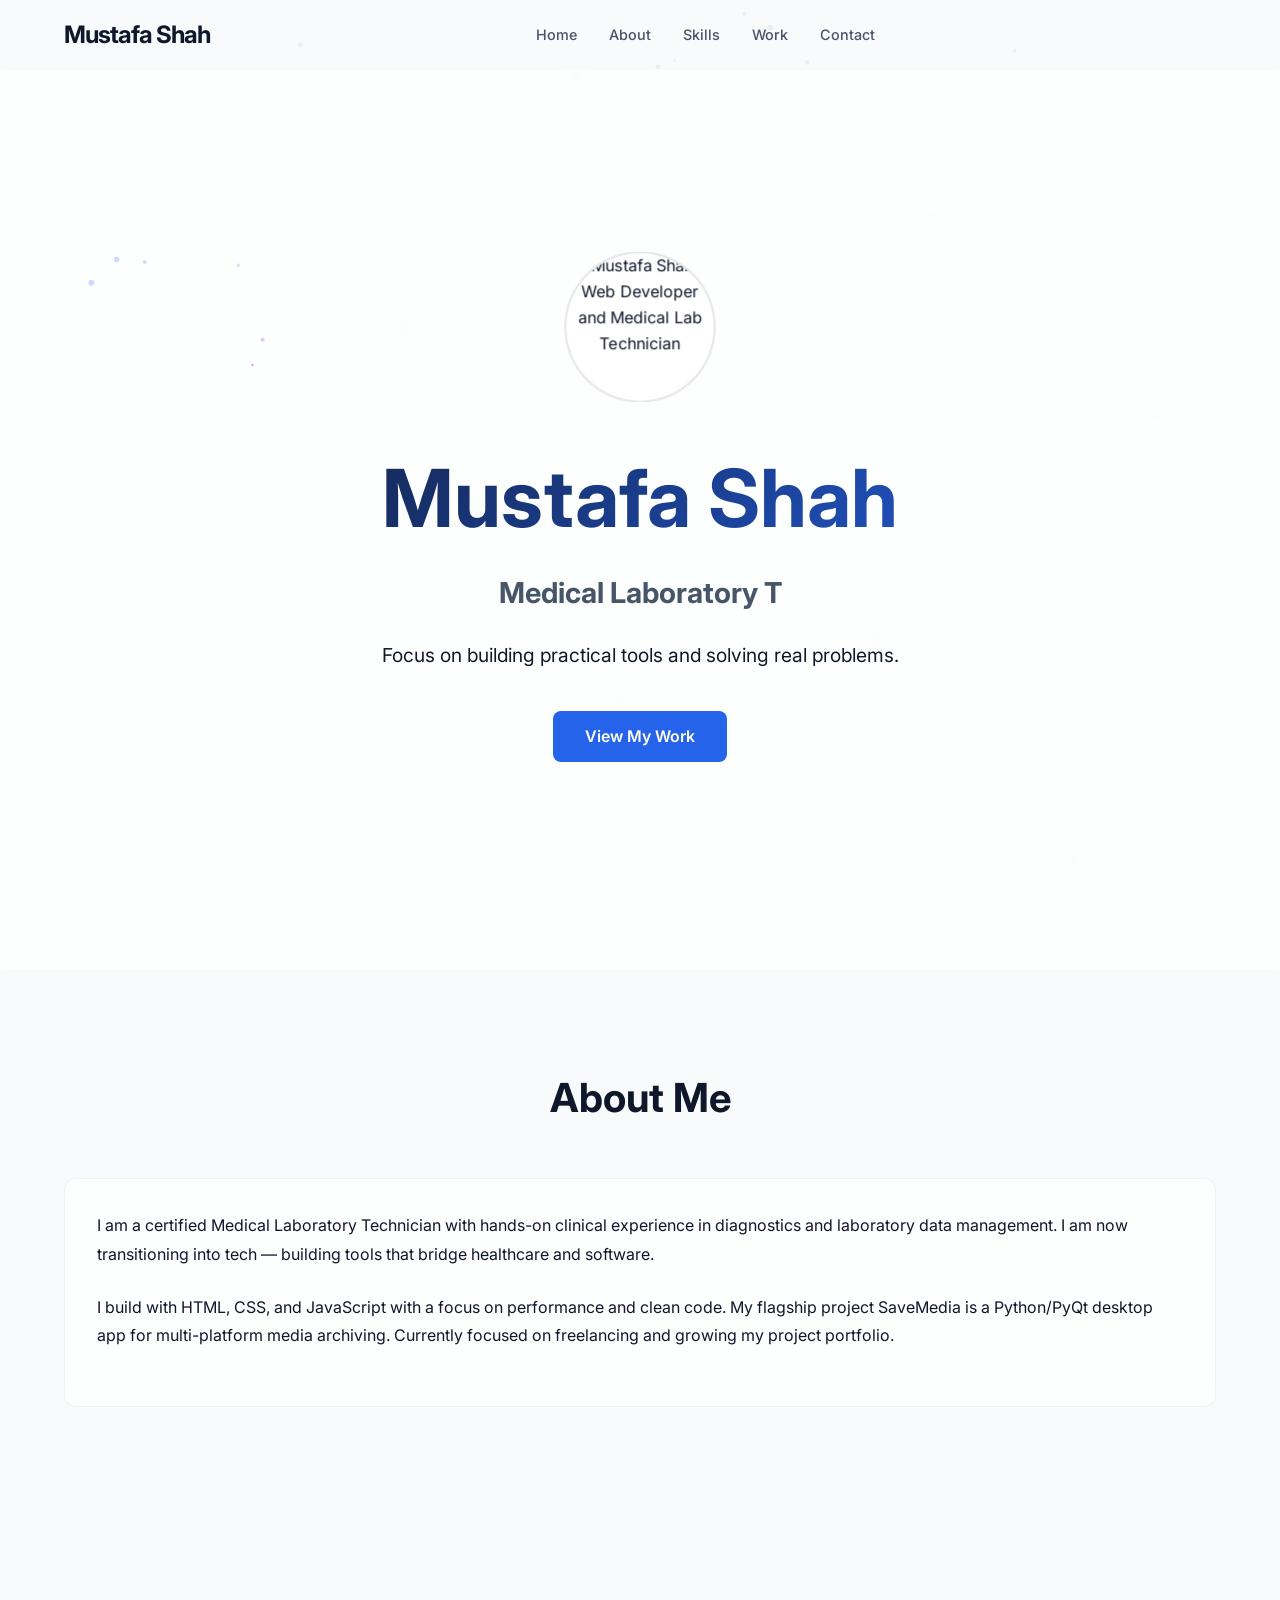
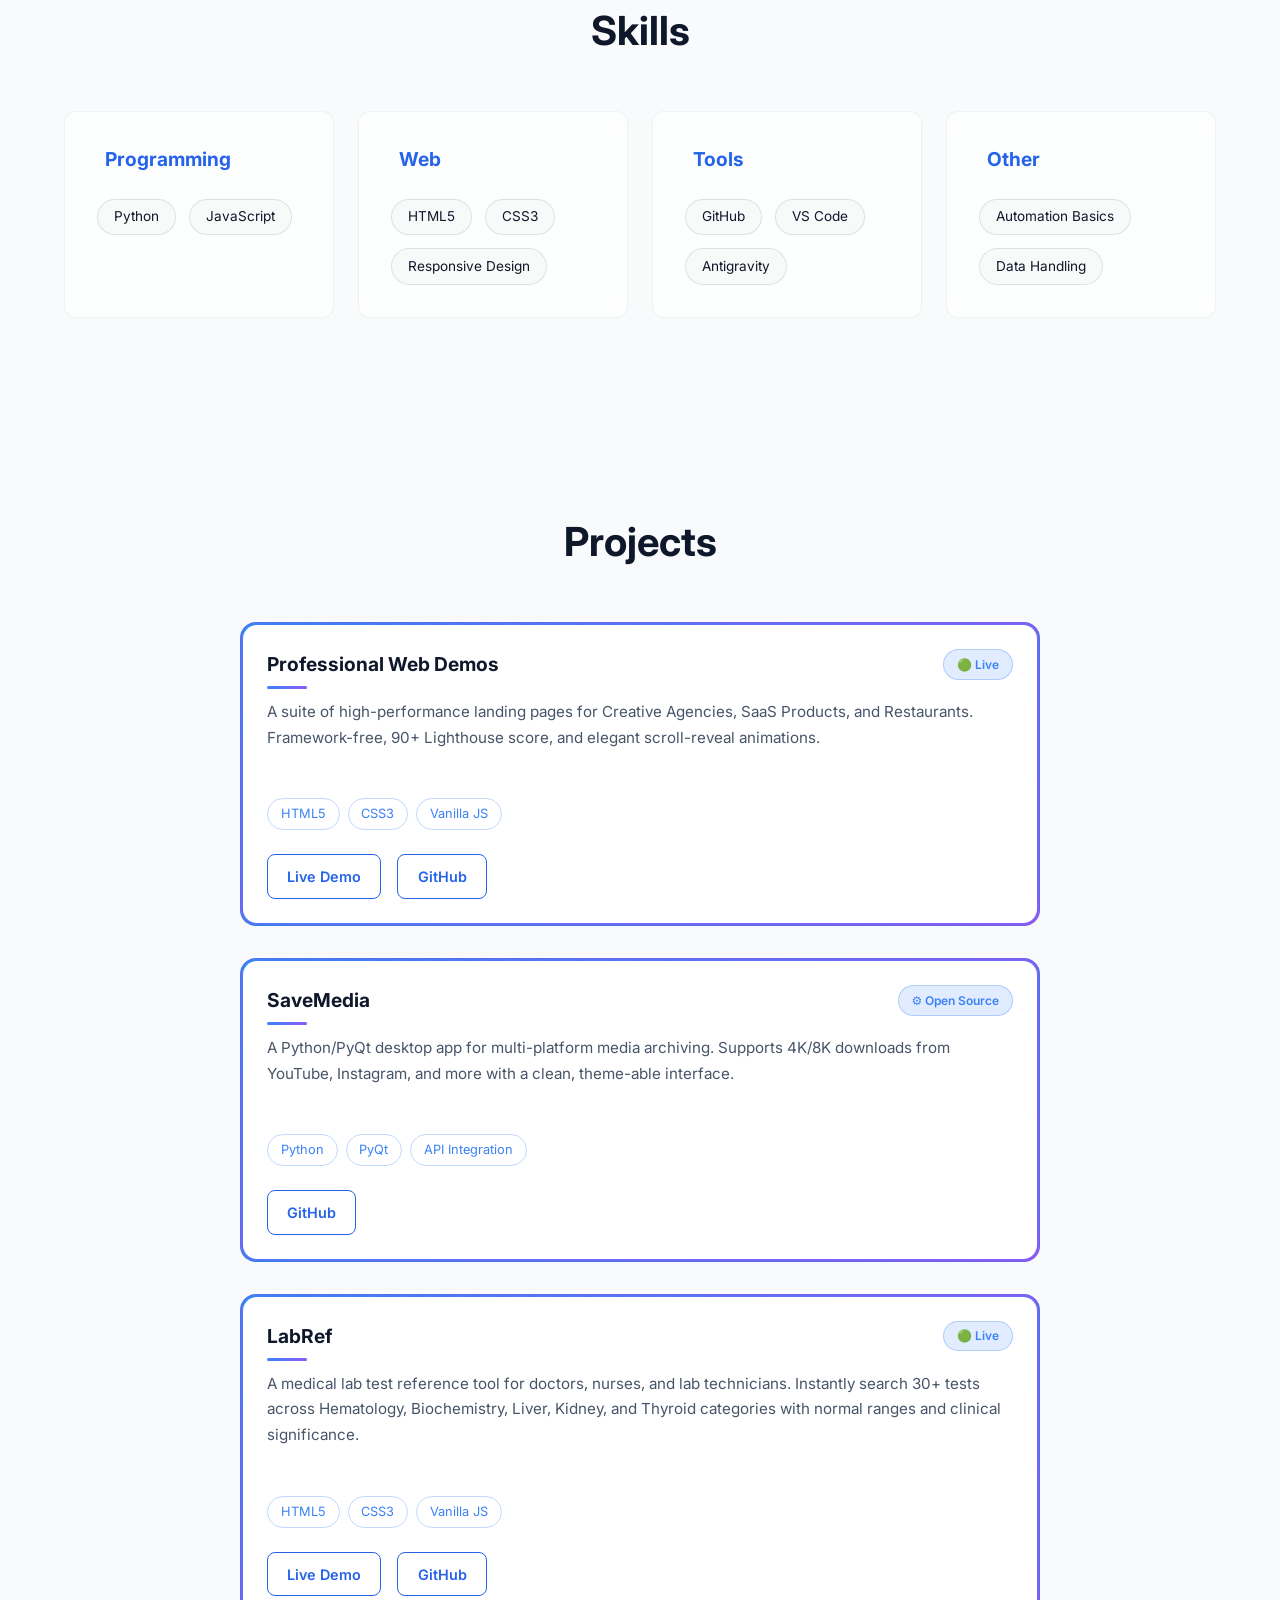
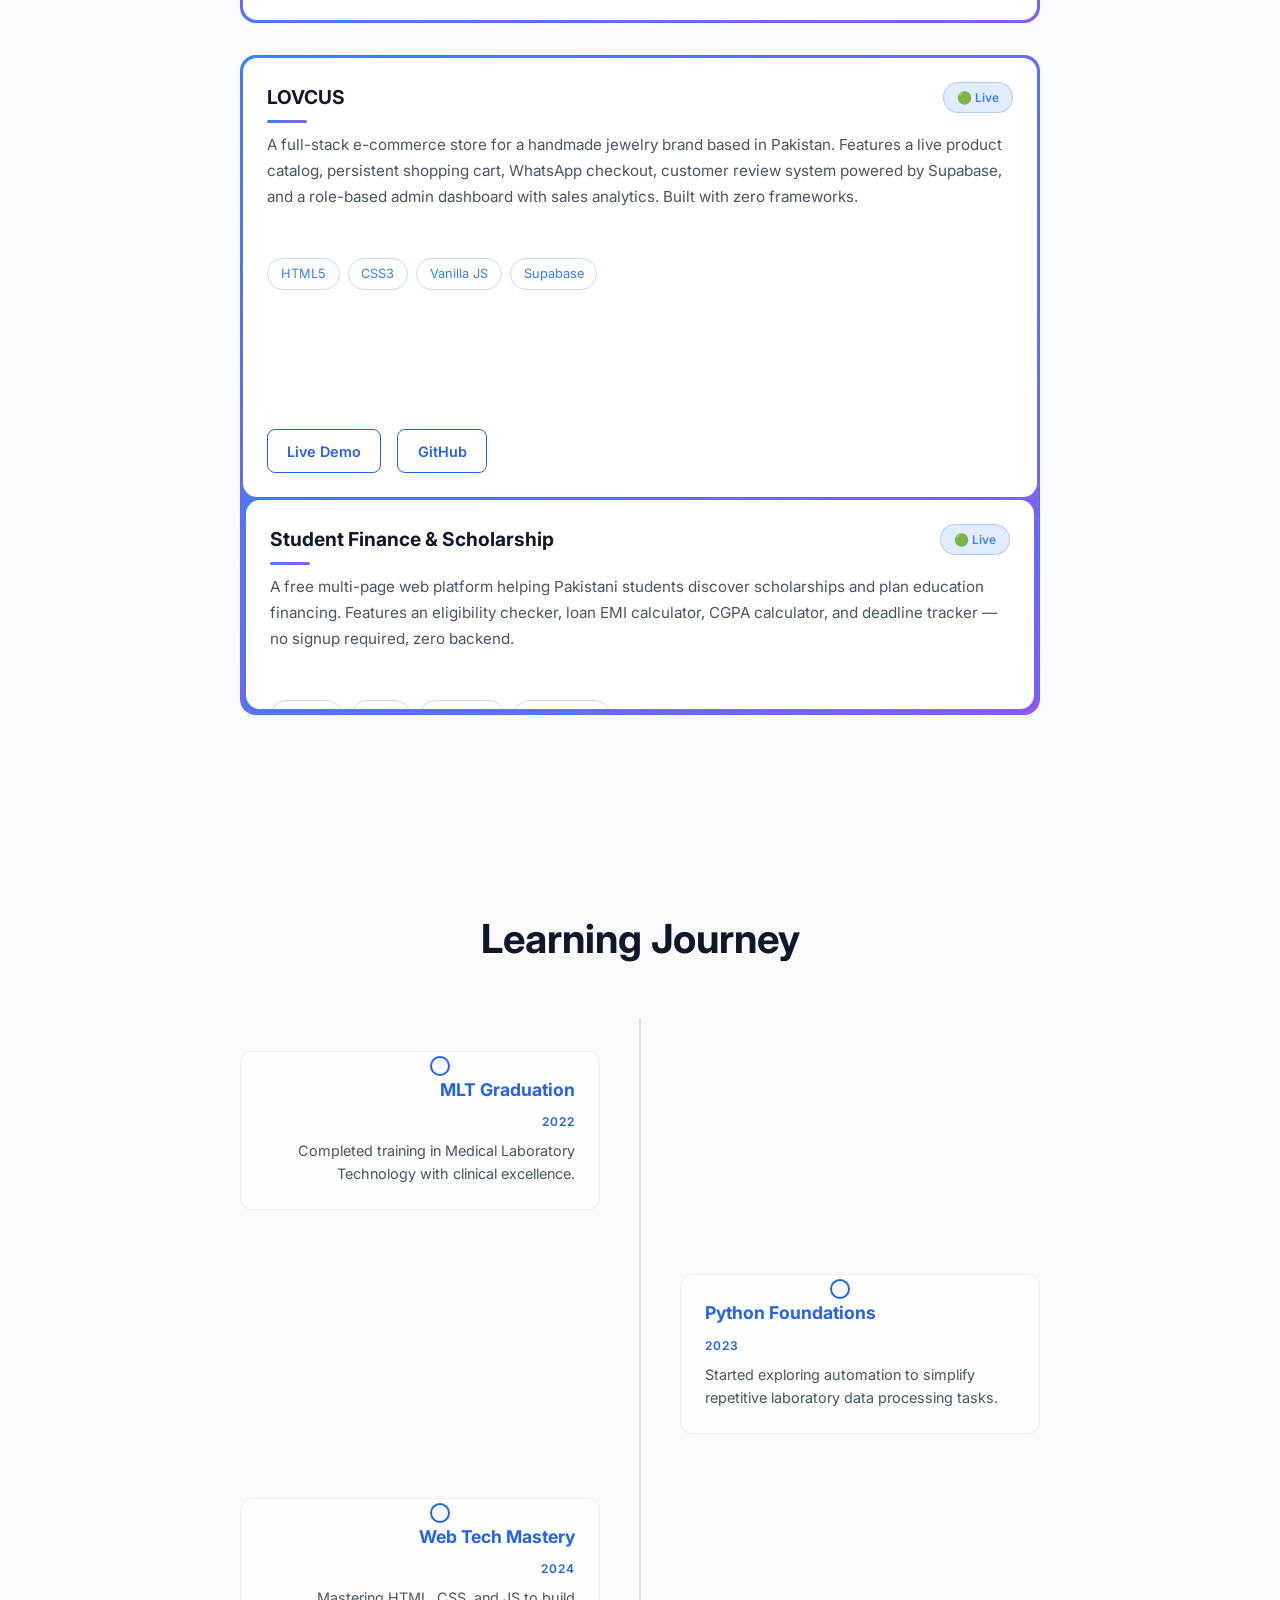
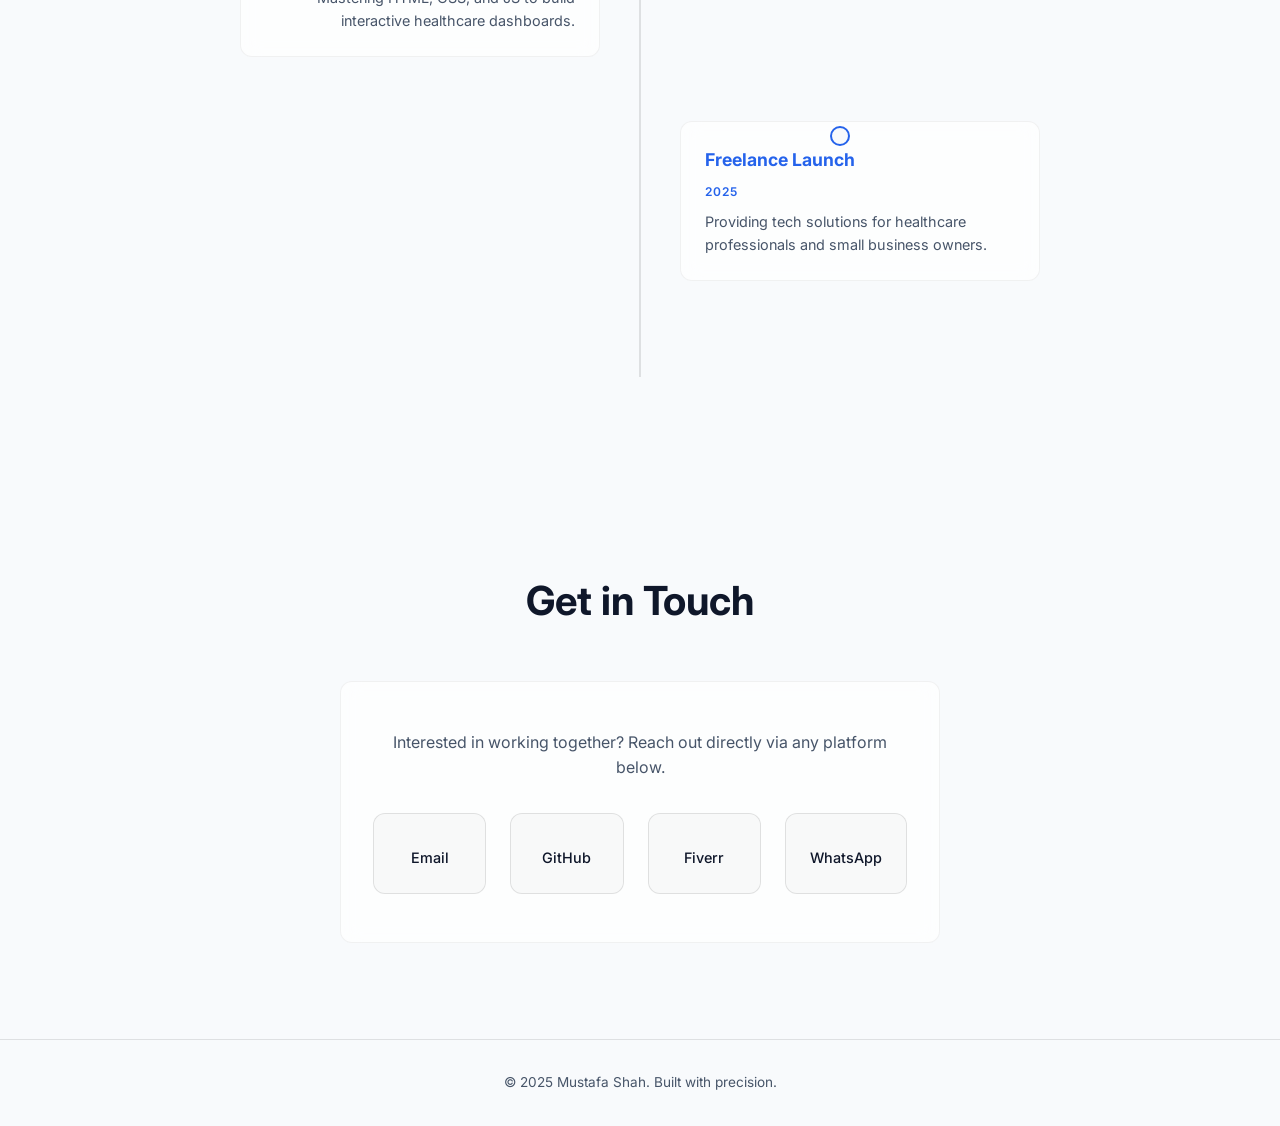
==== commit afa151f6: "feat: add Student Finance & Scholarship project card" ====
--- a/index.html
+++ b/index.html
@@ -287,6 +287,33 @@
                                         rel="noopener noreferrer">Live Demo</a>
                                     <a href="https://github.com/mustafa-shah-tech/LOVCUS" class="btn btn-outline"
                                         target="_blank" rel="noopener noreferrer"><i class="fab fa-github"></i>
+                                        GitHub</a>
+                                </div>
+                            </div>
+                        </div>
+                    <article class="project-card glass reveal">
+                        <div class="project-card-inner">
+                            <div class="project-content">
+                                <h3>Student Finance & Scholarship <span class="status-badge">🟢 Live</span></h3>
+                                <p class="project-desc">A free multi-page
+                                    web platform helping Pakistani students
+                                    discover scholarships and plan education
+                                    financing. Features an eligibility checker,
+                                    loan EMI calculator, CGPA calculator, and
+                                    deadline tracker — no signup required,
+                                    zero backend.</p>
+                                <div class="project-tech">
+                                    <span>HTML5</span>
+                                    <span>CSS3</span>
+                                    <span>Vanilla JS</span>
+                                    <span>Bootstrap 5</span>
+                                </div>
+                                <div class="project-links">
+                                    <a href="https://mustafa-shah-tech.github.io/student-finance-and-scholarship"
+                                        class="btn btn-outline" target="_blank" rel="noopener noreferrer">Live Demo</a>
+                                    <a href="https://github.com/mustafa-shah-tech/student-finance-and-scholarship"
+                                        class="btn btn-outline" target="_blank" rel="noopener noreferrer"><i
+                                            class="fab fa-github"></i>
                                         GitHub</a>
                                 </div>
                             </div>
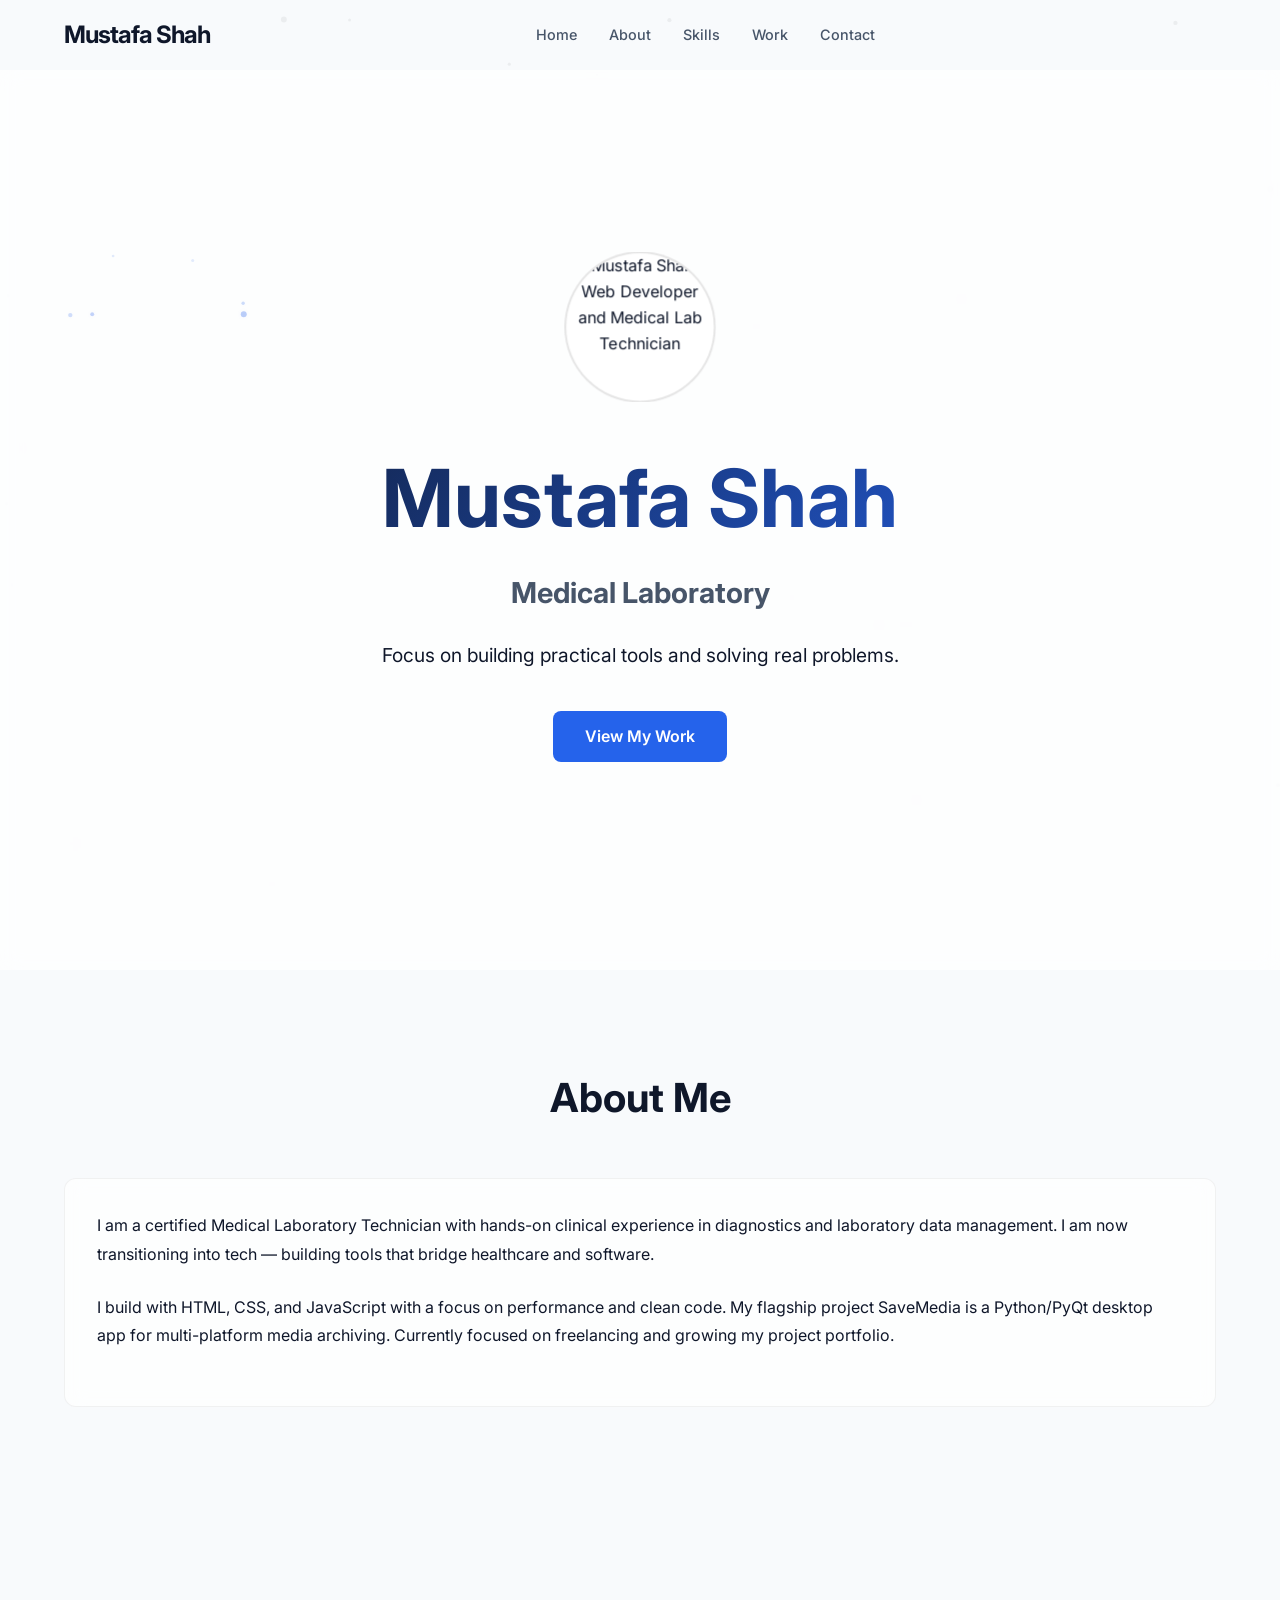
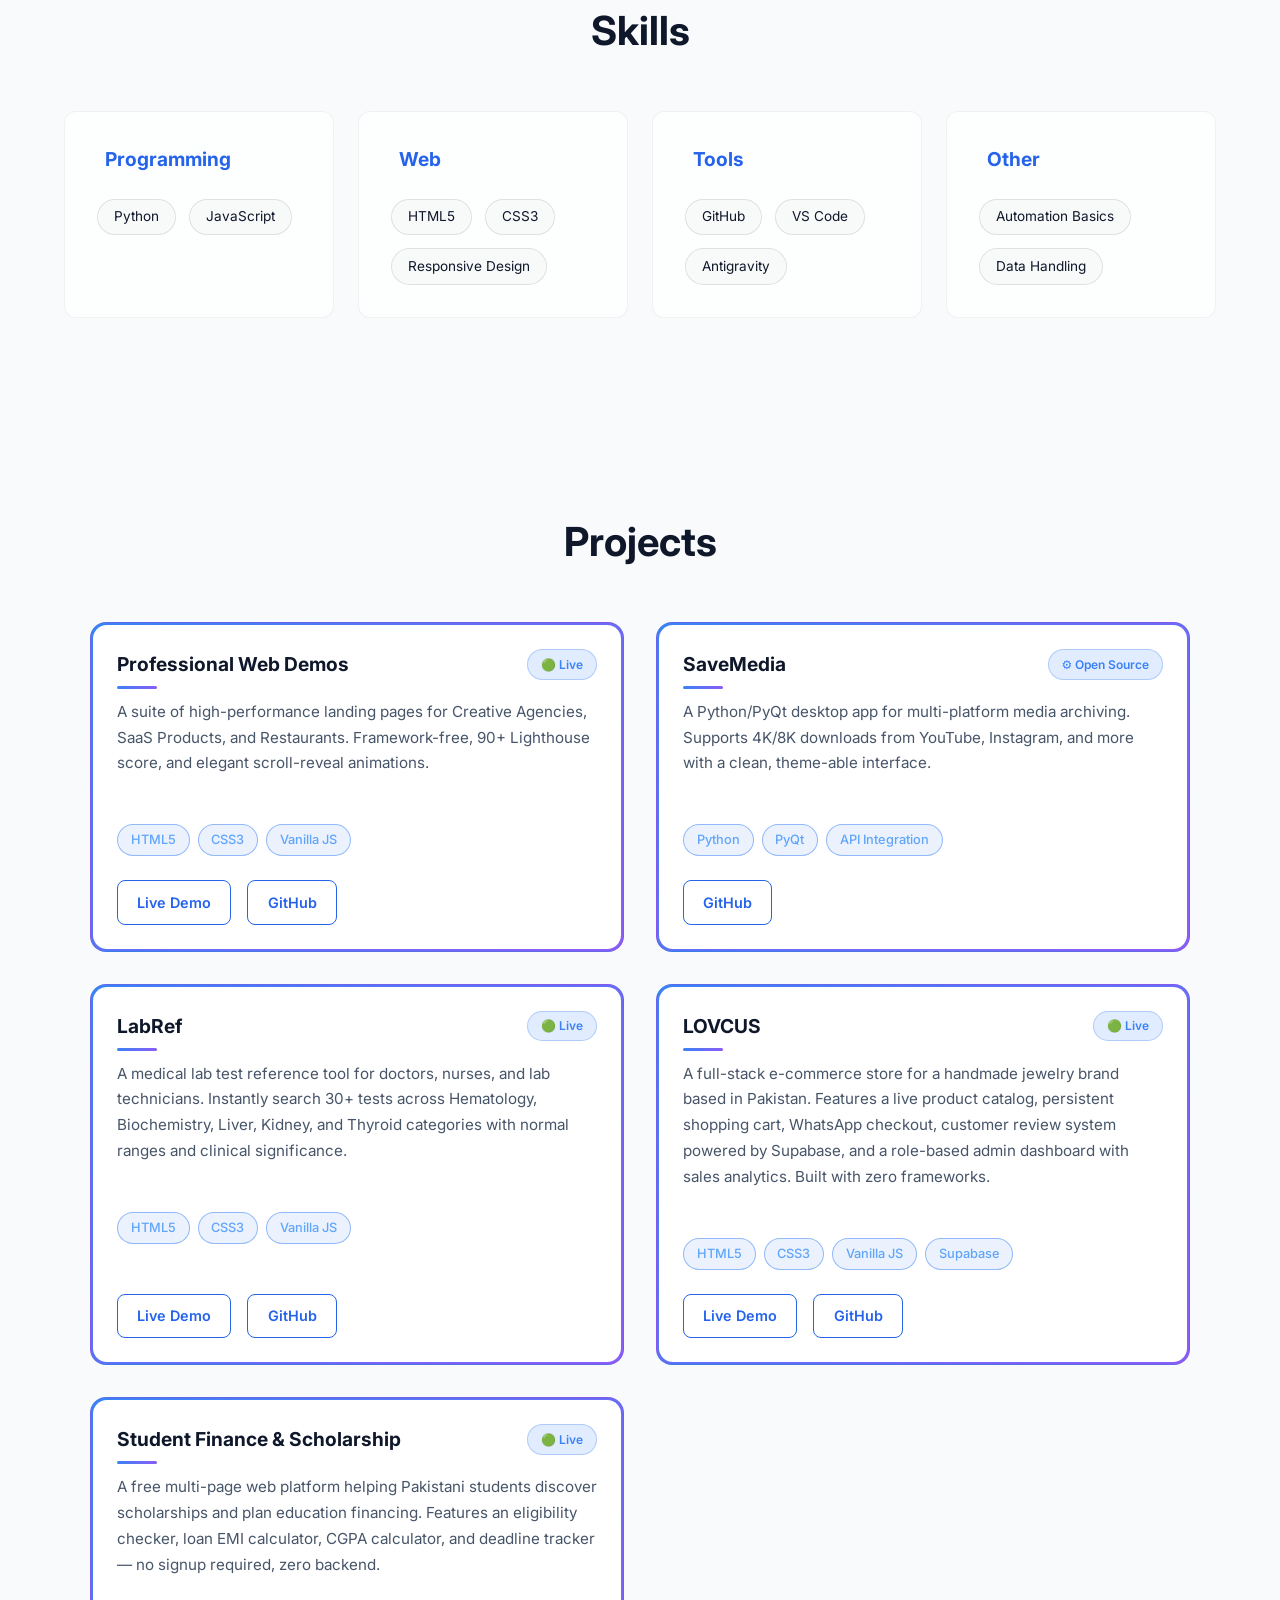
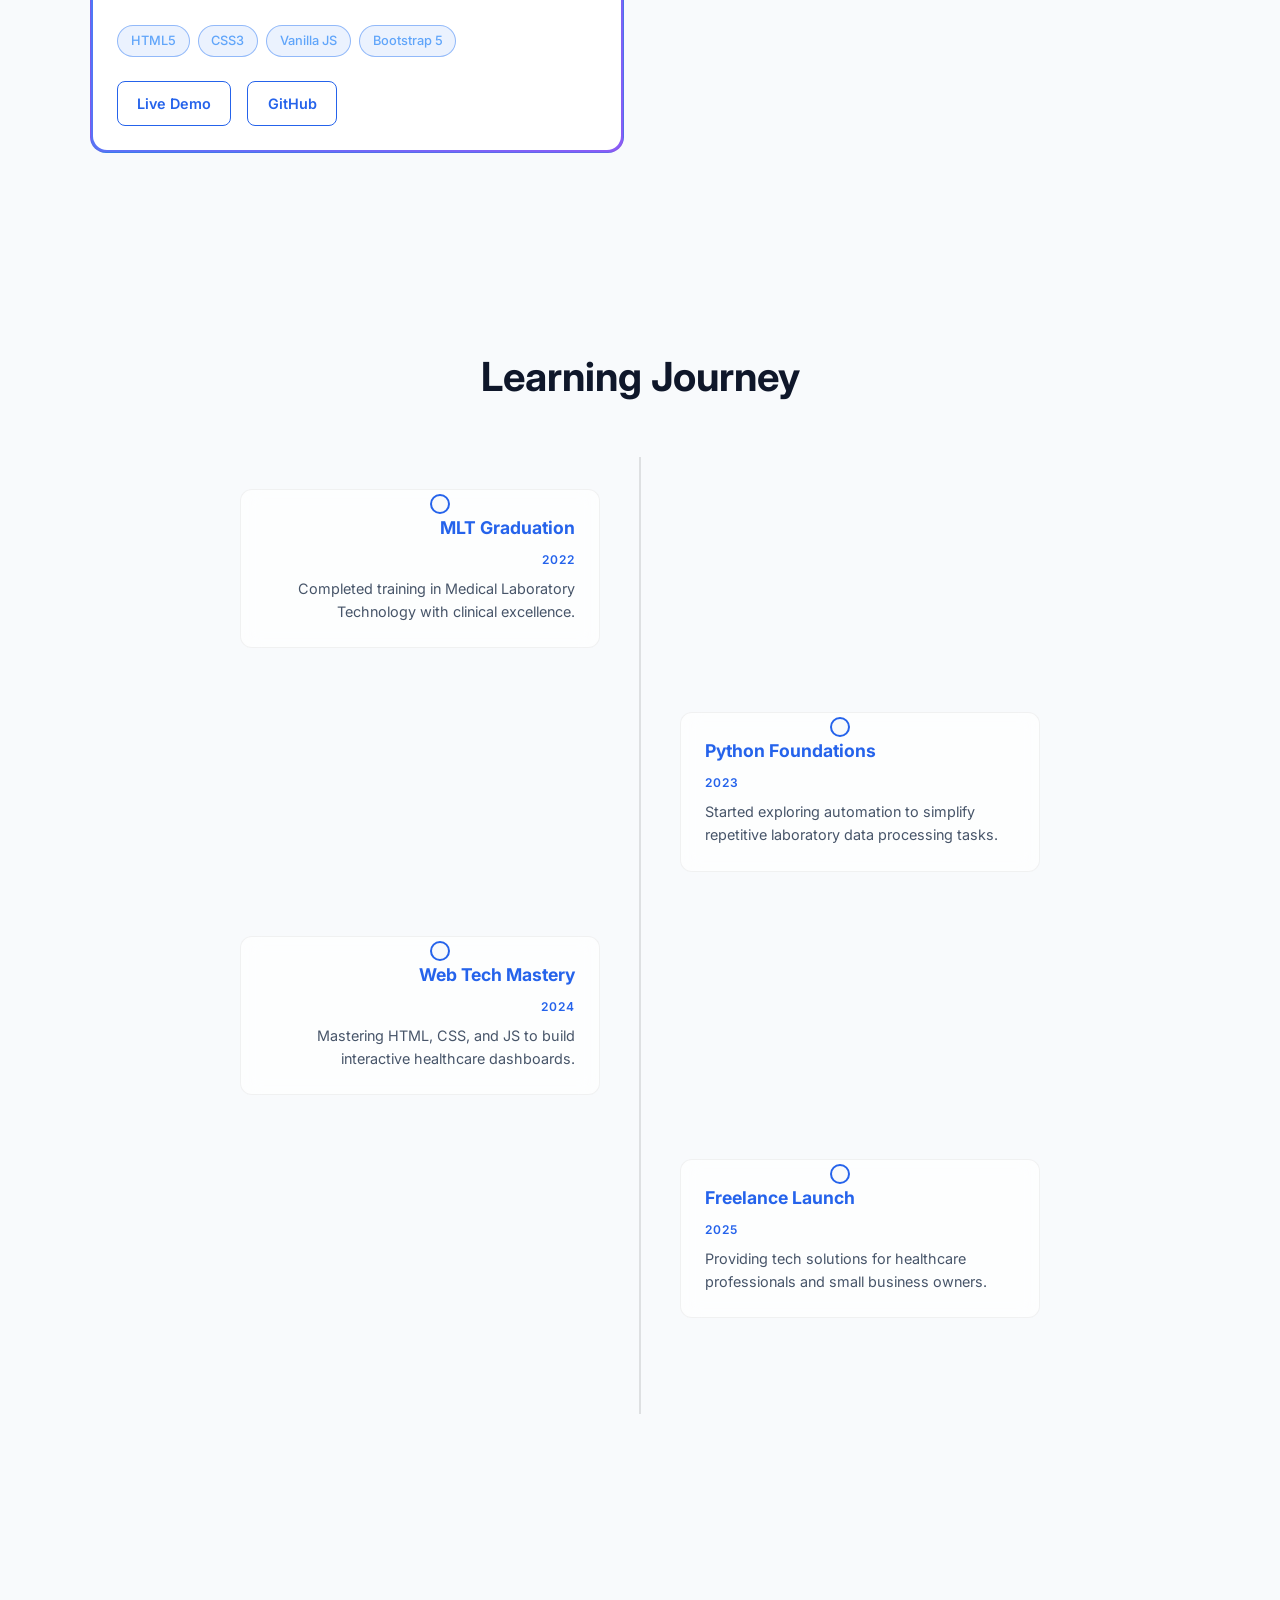
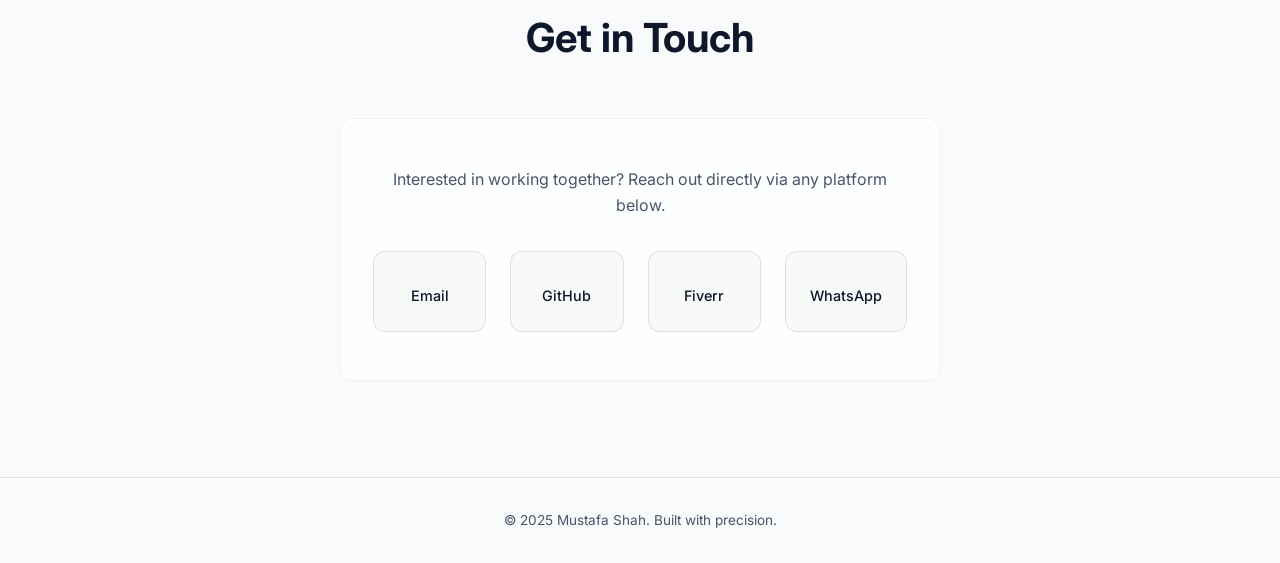
==== commit 7ca6a30c: "fix: layout nesting and upgrade project grid to 2-columns" ====
--- a/index.html
+++ b/index.html
@@ -291,6 +291,8 @@
                                 </div>
                             </div>
                         </div>
+                    </article>
+
                     <article class="project-card glass reveal">
                         <div class="project-card-inner">
                             <div class="project-content">
--- a/css/components.css
+++ b/css/components.css
@@ -313,12 +313,13 @@
 }
 
 .project-tech span {
-    background: transparent;
-    border: 1px solid rgba(59, 130, 246, 0.3);
-    color: #3b82f6;
+    background: rgba(59, 130, 246, 0.1);
+    border: 1px solid rgba(59, 130, 246, 0.5);
+    color: #60a5fa; /* Brighter blue for better contrast */
     padding: 0.3rem 0.8rem;
     border-radius: 20px;
     font-size: 0.8rem;
+    font-weight: 500;
 }
 
 .project-links {
@@ -512,8 +513,9 @@
     }
 
     .projects-grid {
-        grid-template-columns: 1fr;
-        max-width: 800px;
+        grid-template-columns: repeat(2, 1fr);
+        gap: 2rem;
+        max-width: 1100px;
         margin: 0 auto;
     }
 
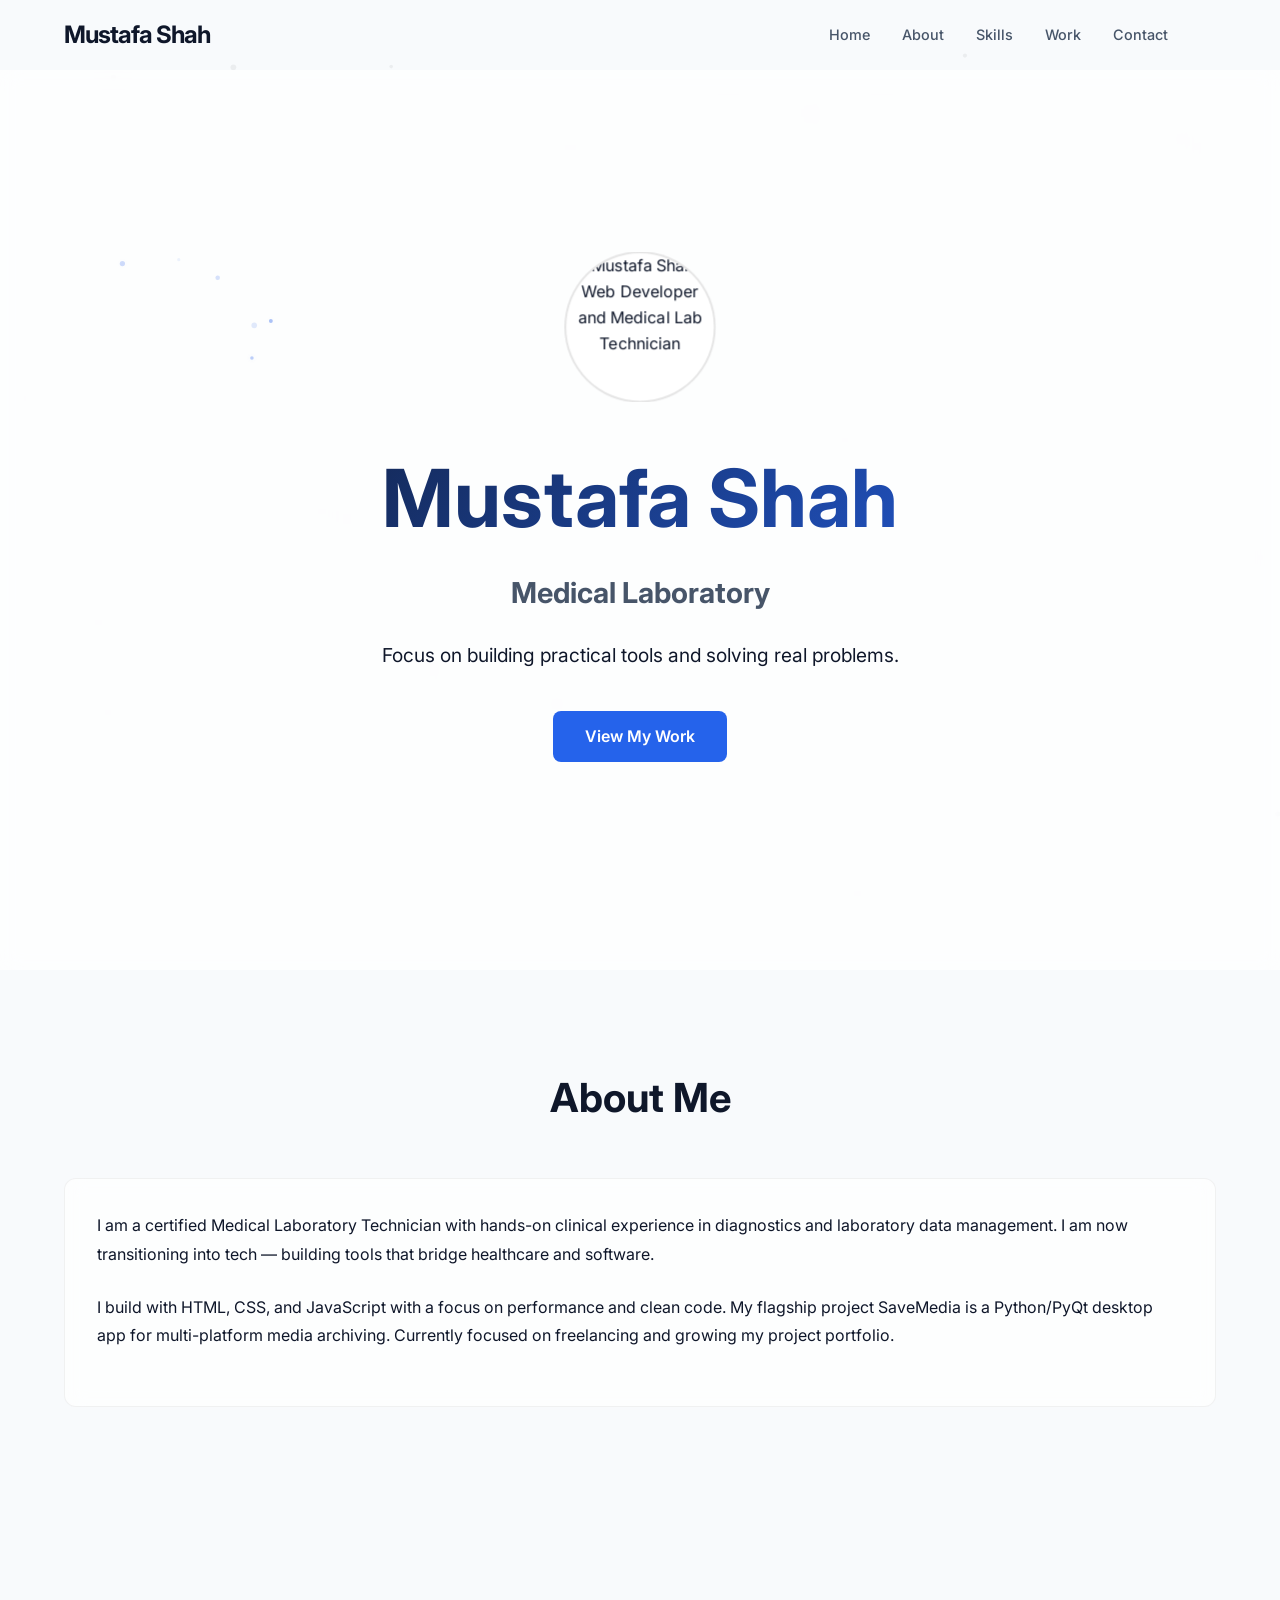
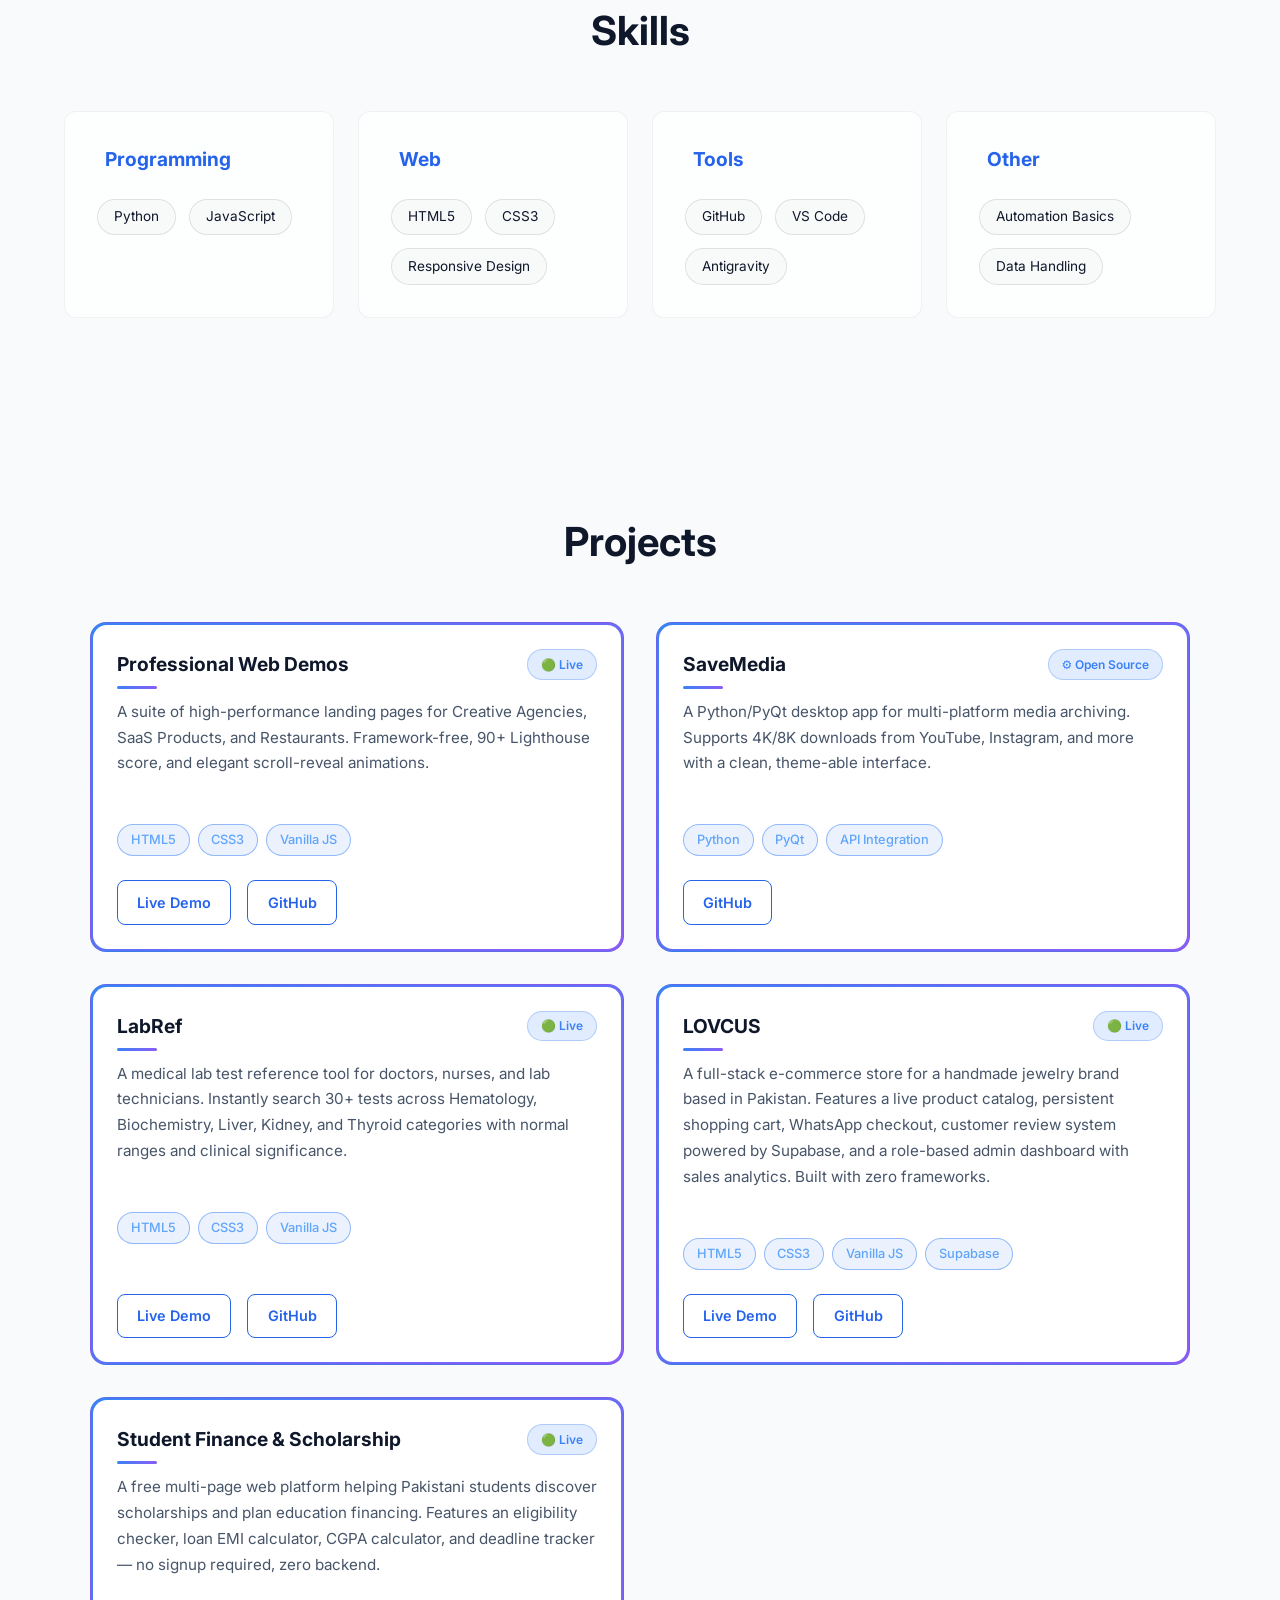
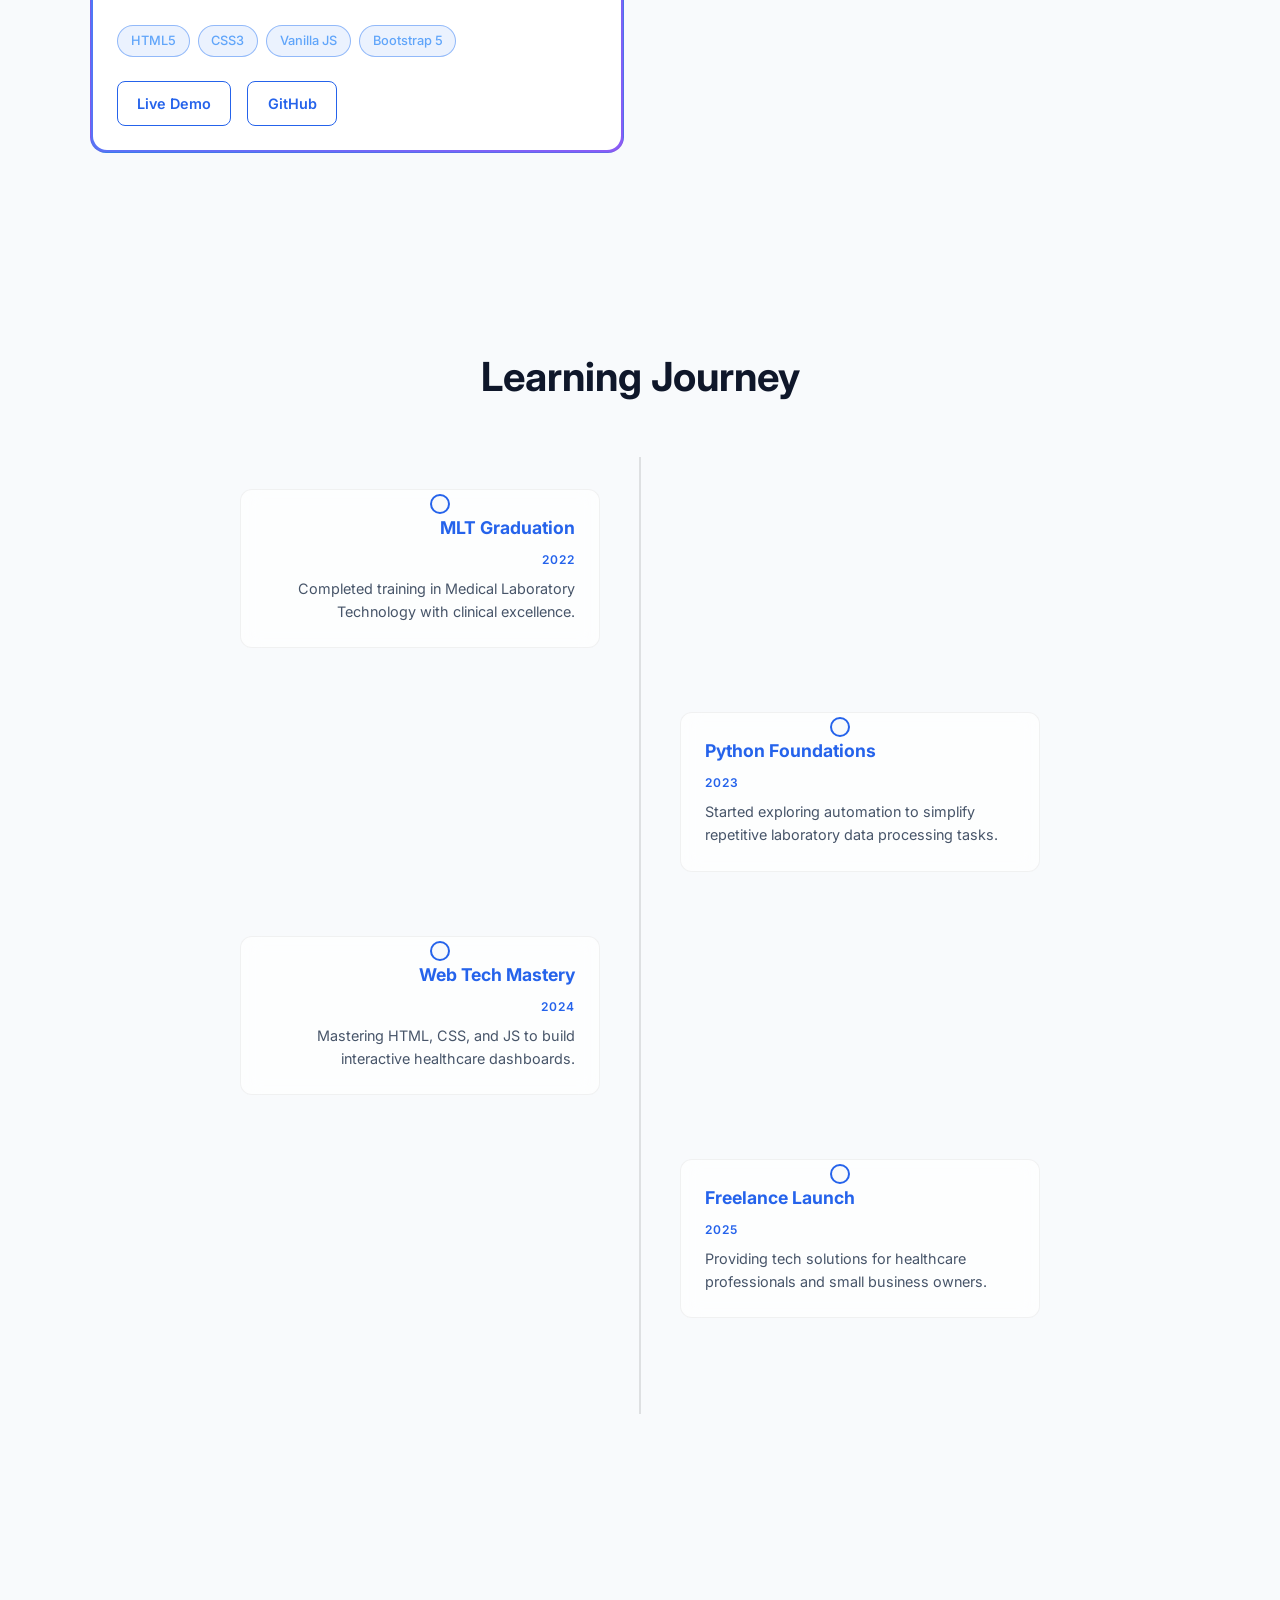
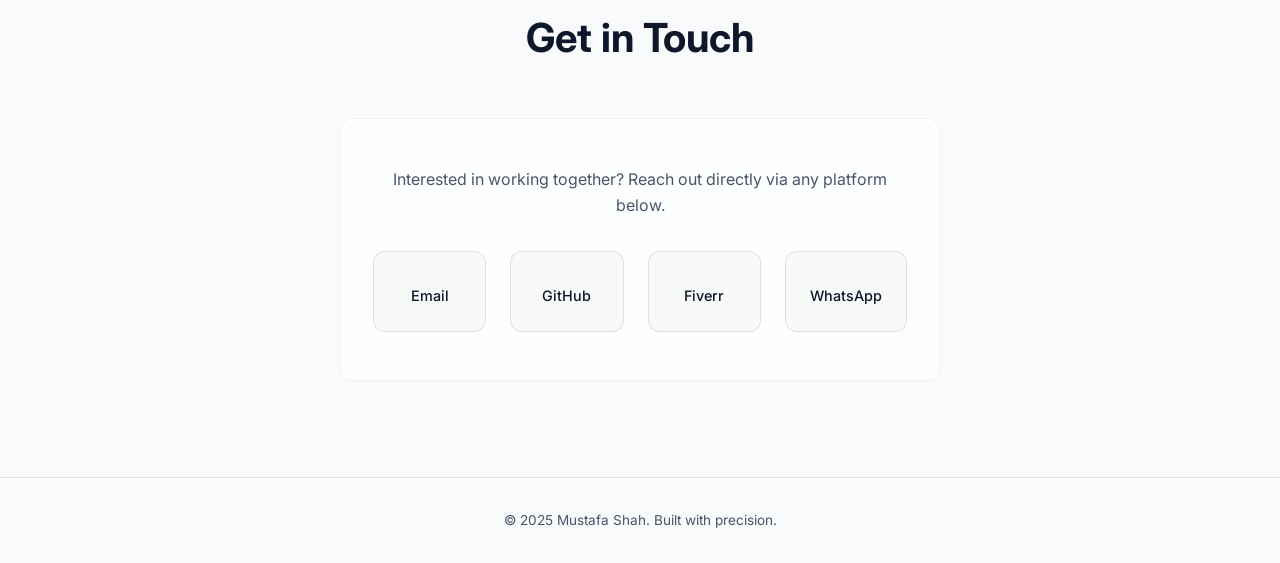
==== commit e6f3e70f: "fix: automatic theme detection on first load" ====
--- a/index.html
+++ b/index.html
@@ -44,8 +44,11 @@
     <!-- Pre-render Theme Detection (Prevent Flicker) -->
     <script>
         (function () {
-            const savedTheme = localStorage.getItem('theme') || (window.matchMedia('(prefers-color-scheme: dark)').matches ? 'dark' : 'light');
-            document.documentElement.setAttribute('data-theme', savedTheme);
+            const saved = localStorage.getItem('theme');
+            const prefersDark = window.matchMedia(
+                '(prefers-color-scheme: dark)').matches;
+            const theme = saved || (prefersDark ? 'dark' : 'light');
+            document.documentElement.setAttribute('data-theme', theme);
         })();
     </script>
 
--- a/css/layout.css
+++ b/css/layout.css
@@ -19,6 +19,7 @@
     display: flex;
     justify-content: space-between;
     align-items: center;
+    width: 100%;
 }
 
 .logo {
@@ -143,6 +144,7 @@
         border: none;
         padding: 0;
         gap: 2rem;
+        margin-left: auto;
     }
 
     .nav-links li a {
@@ -154,6 +156,10 @@
         background: none;
     }
 
+    .nav-actions {
+        margin-left: 2rem;
+    }
+
     #mobile-menu-btn {
         display: none;
     }
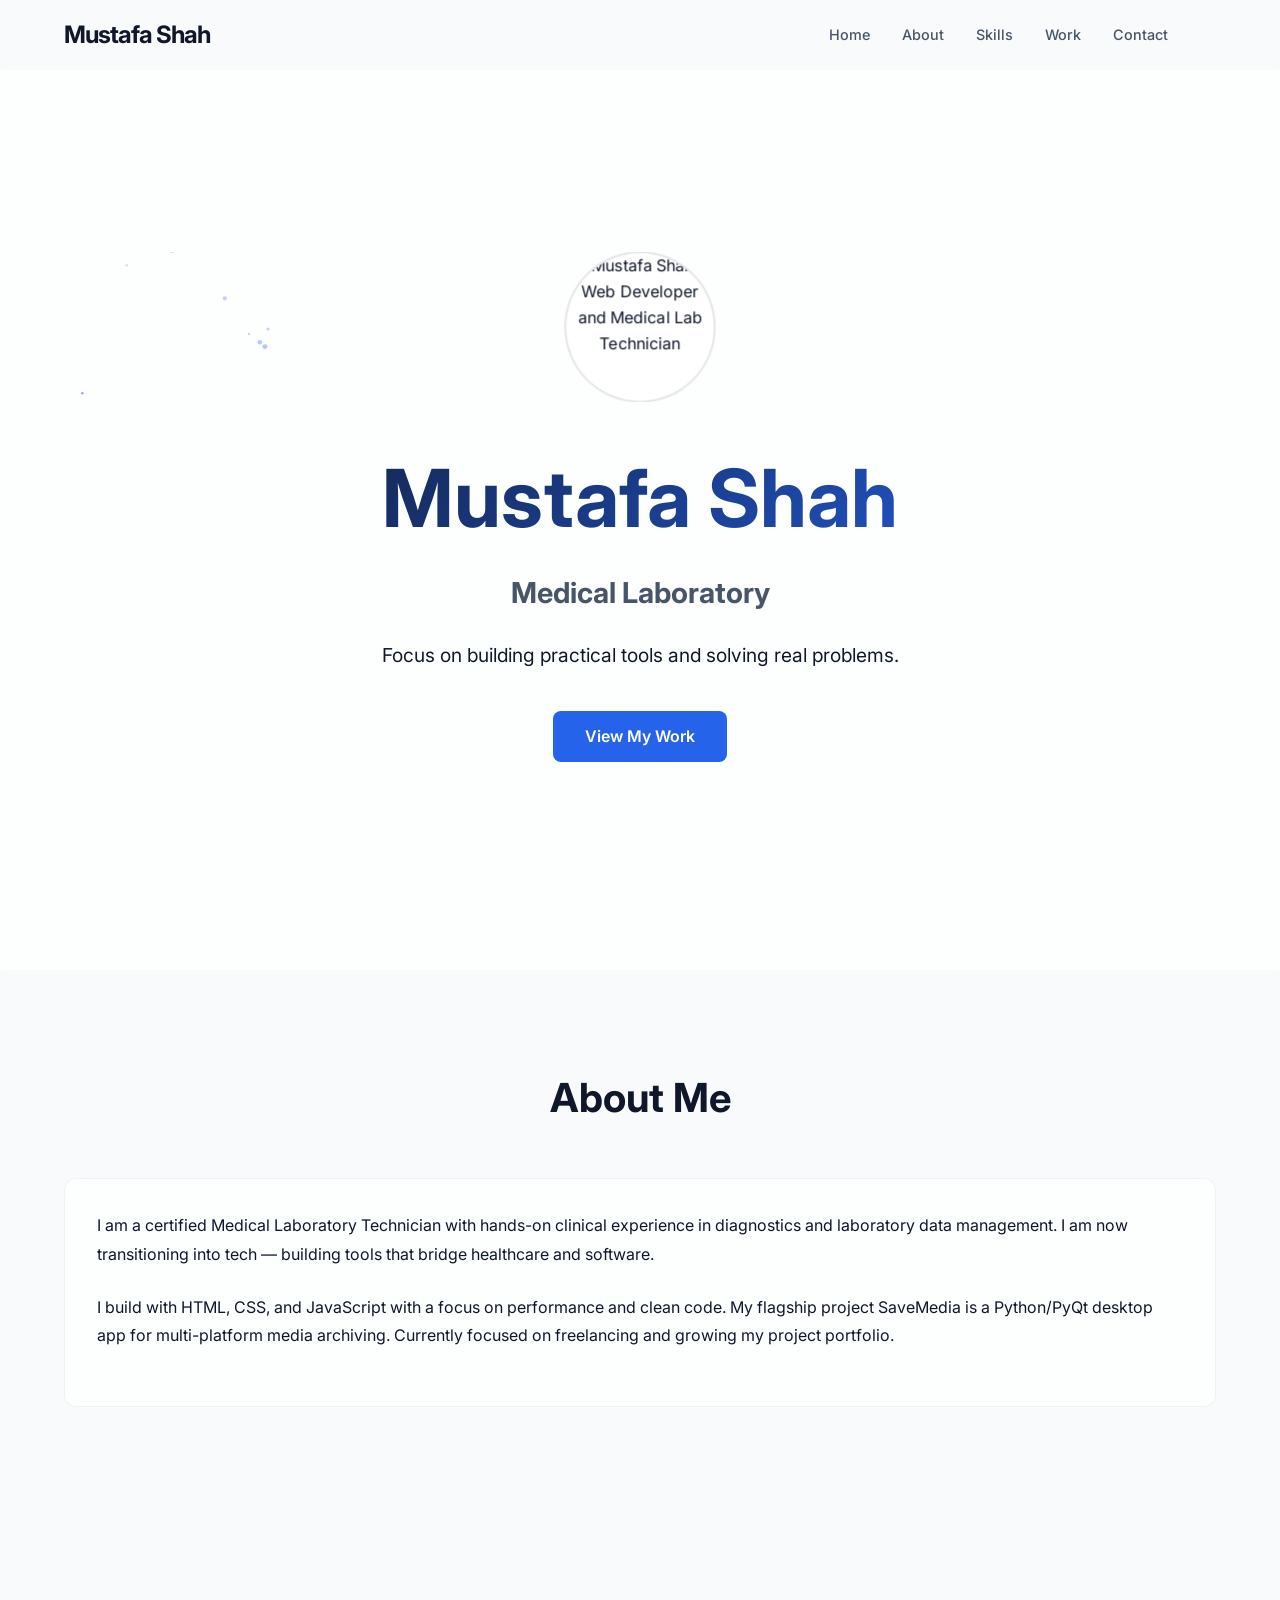
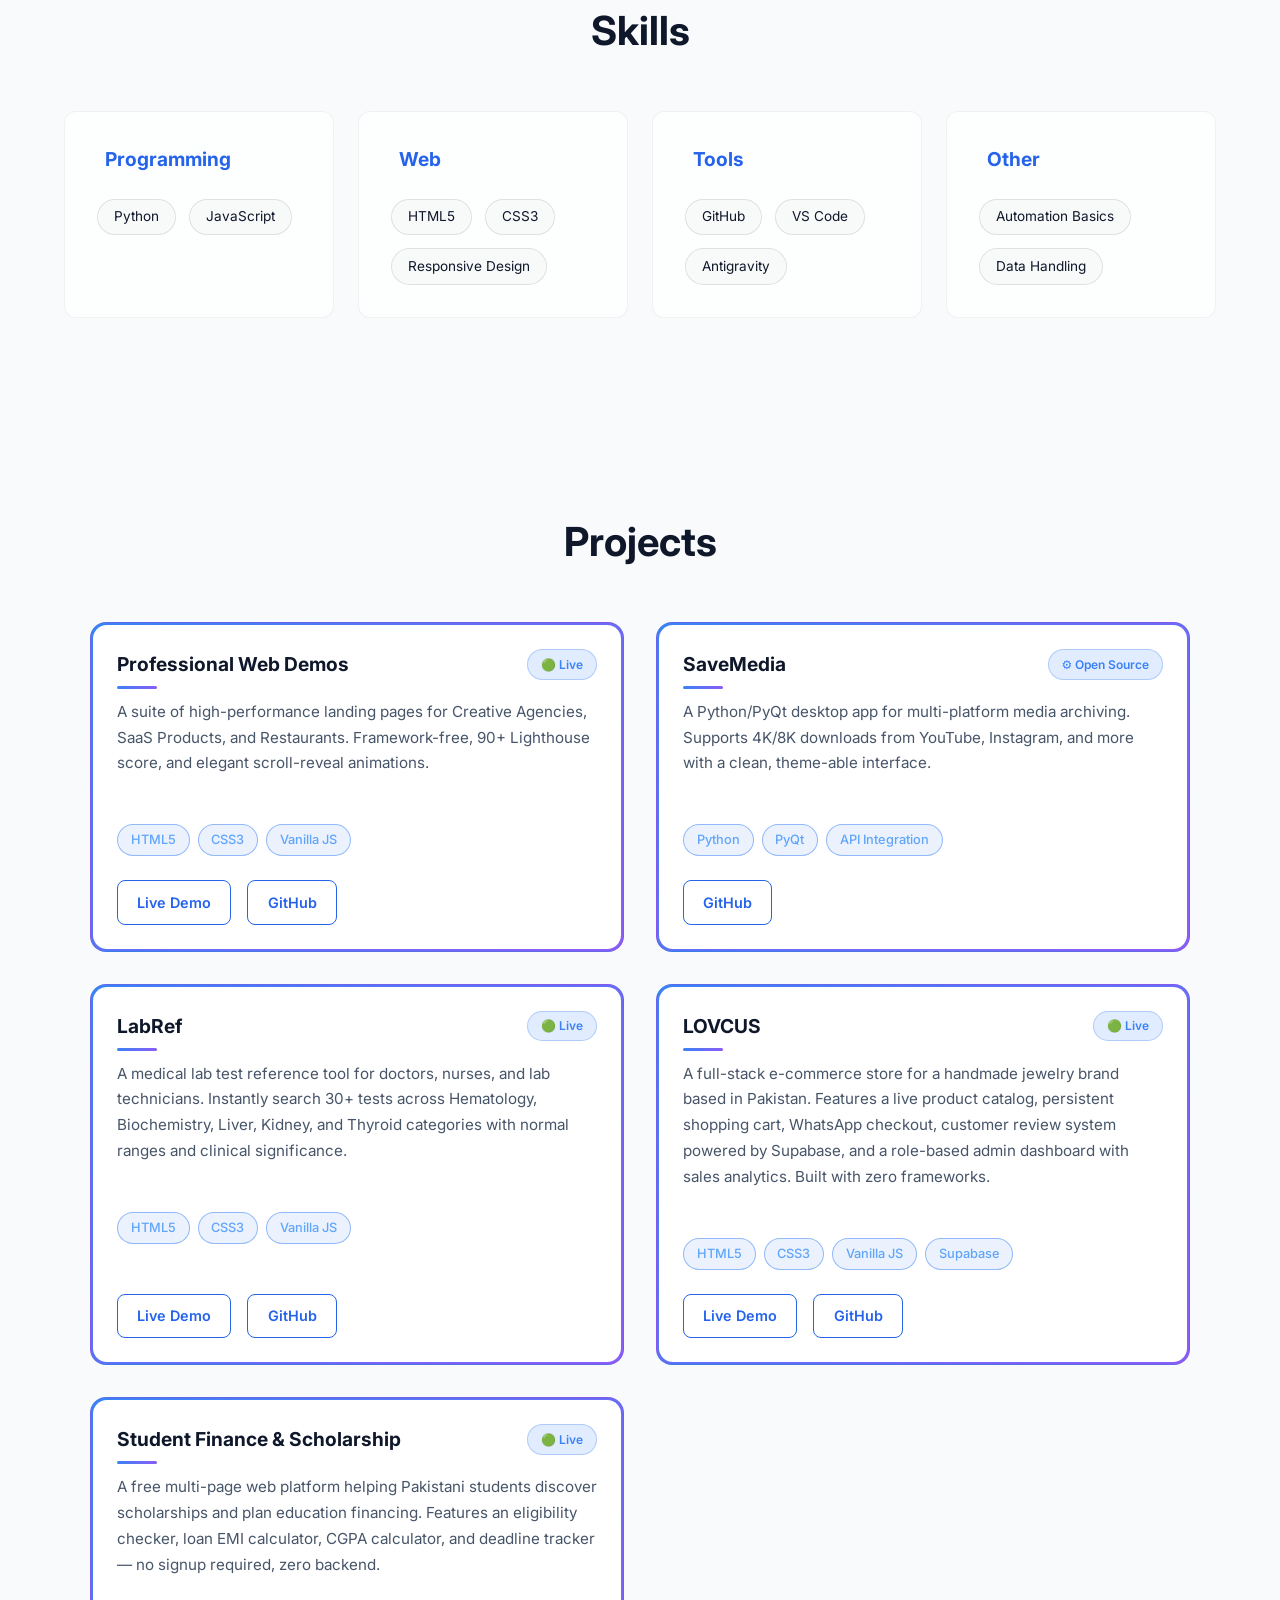
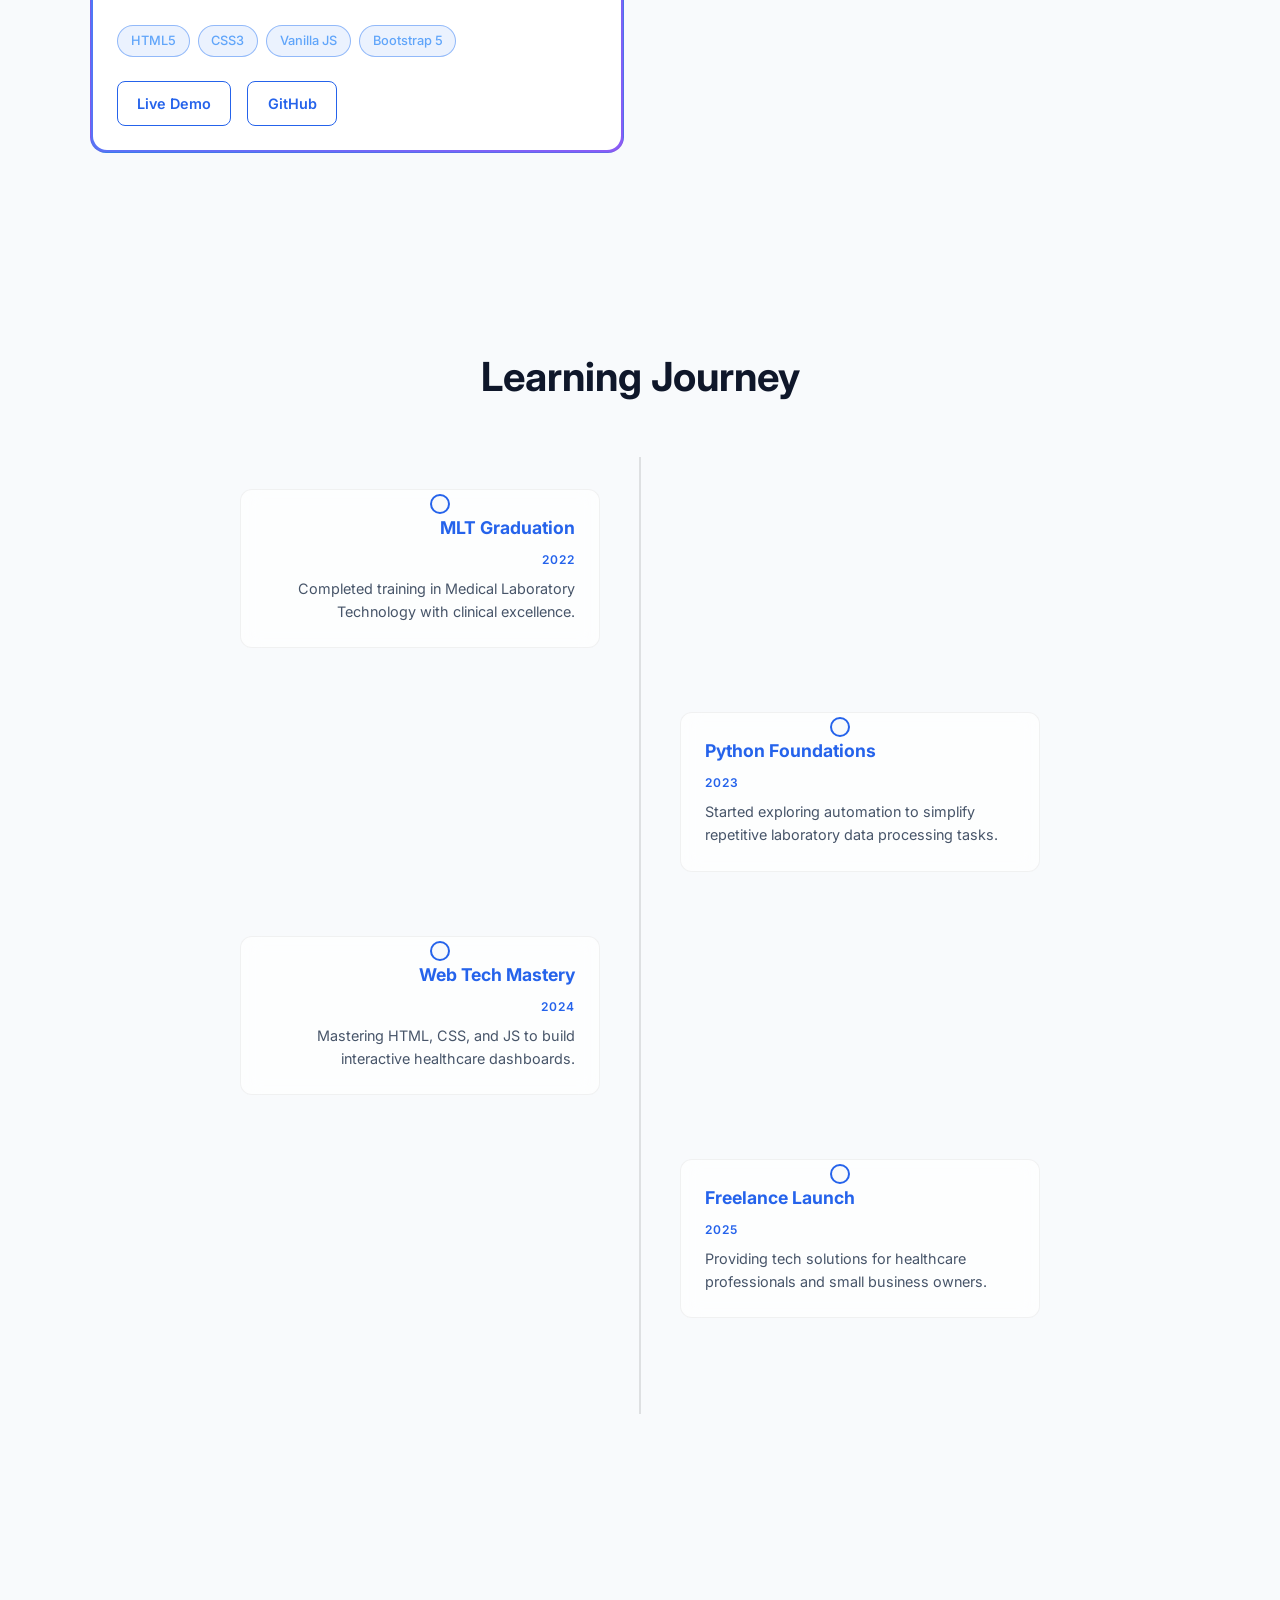
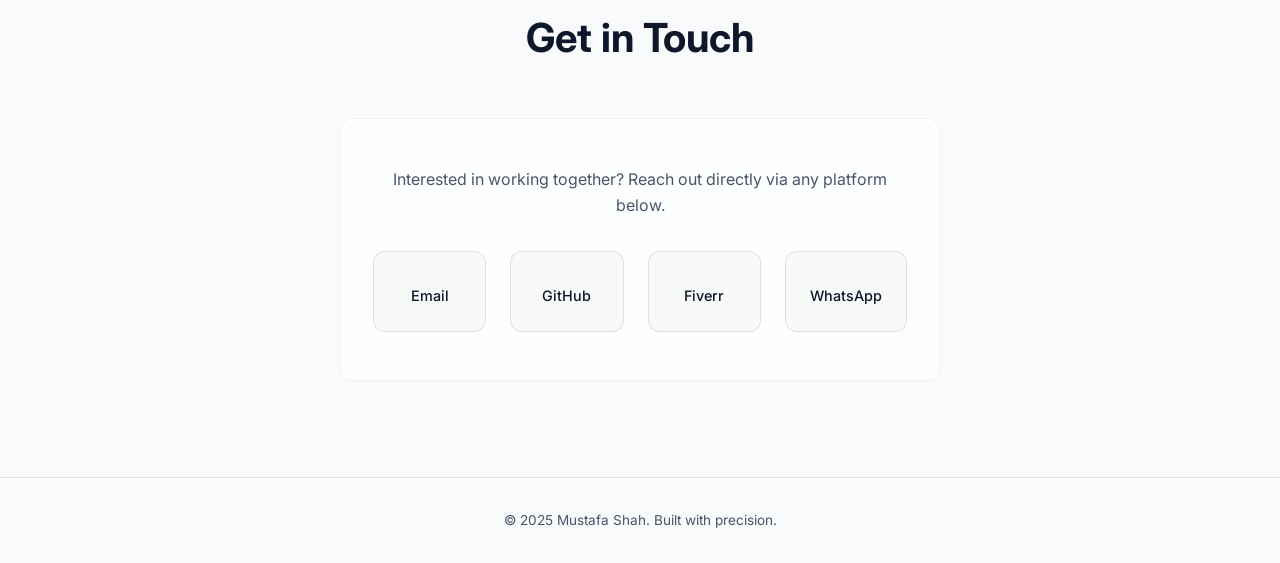
==== commit 34220ad2: "test: verify automated push with PAT" ====
--- a/index.html
+++ b/index.html
@@ -1,4 +1,5 @@
 <!DOCTYPE html>
+<!-- Sync Service: Online -->
 <html lang="en">
 
 <head>
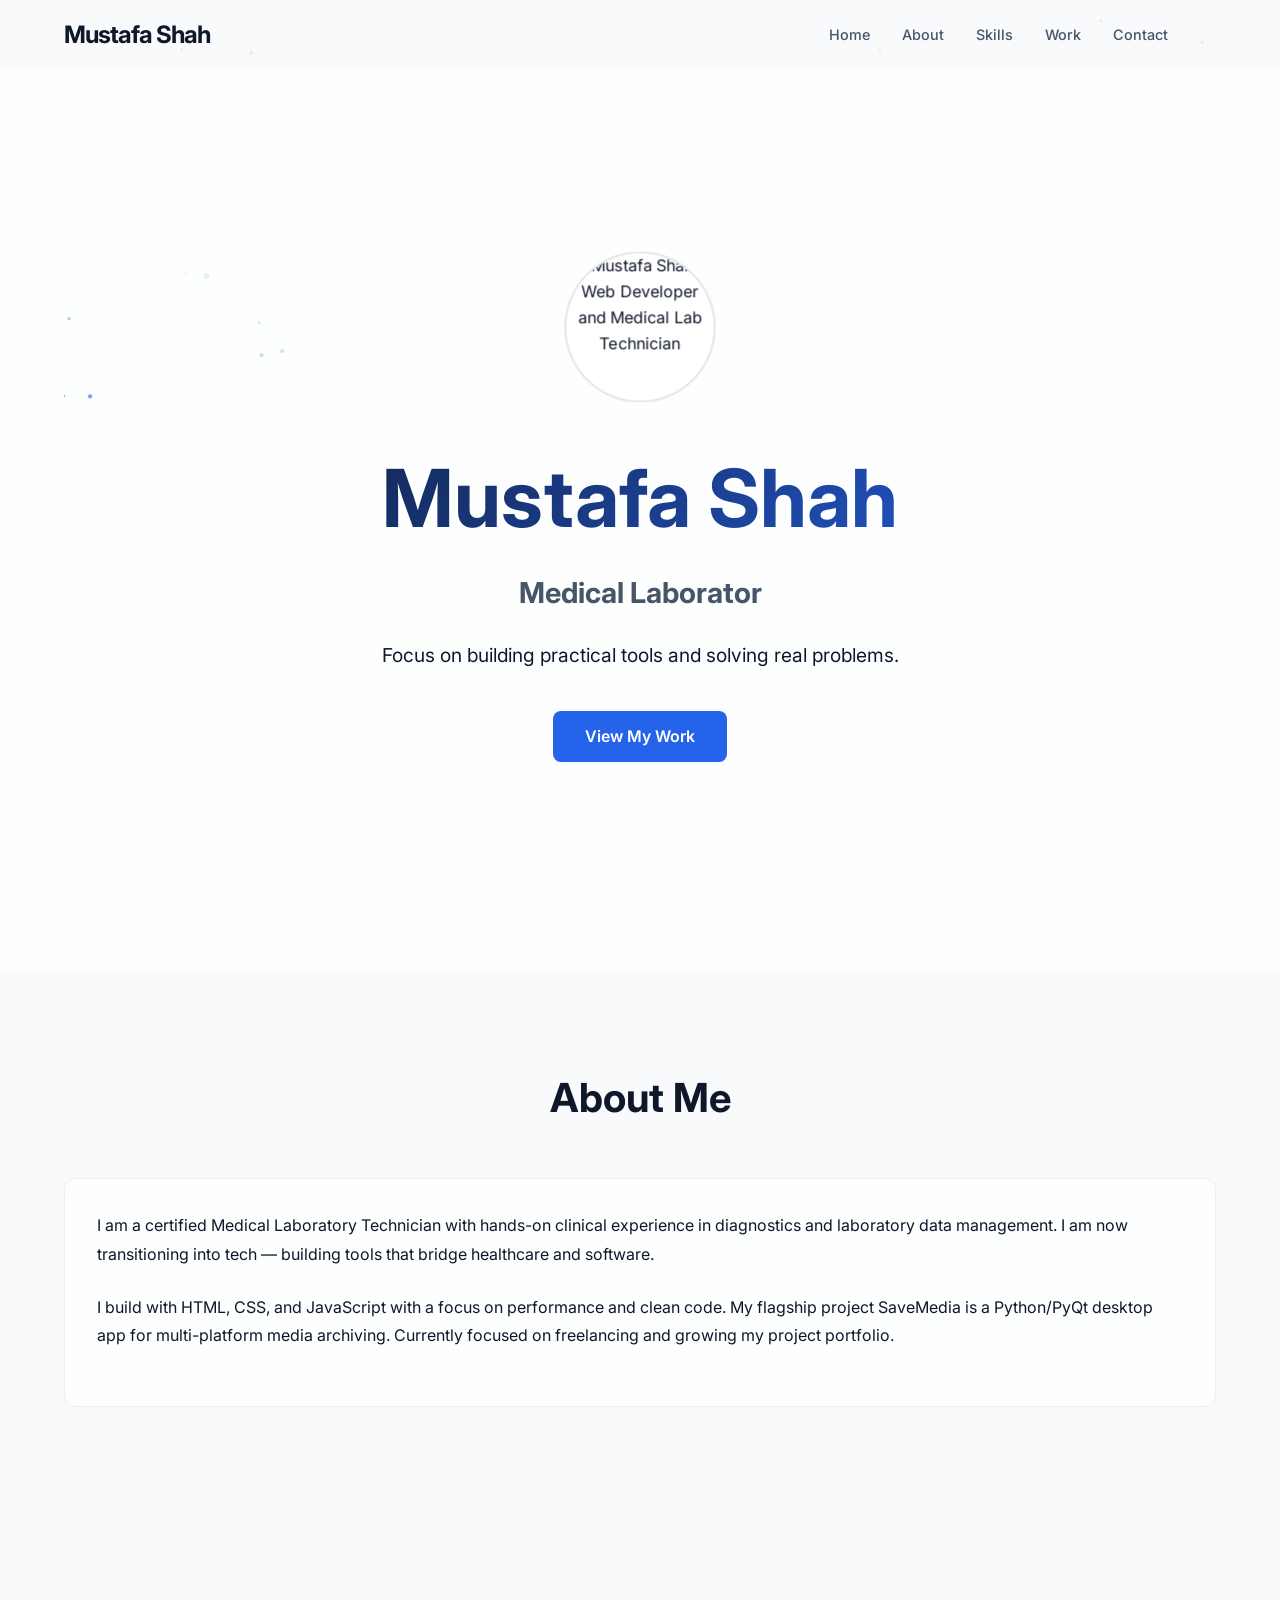
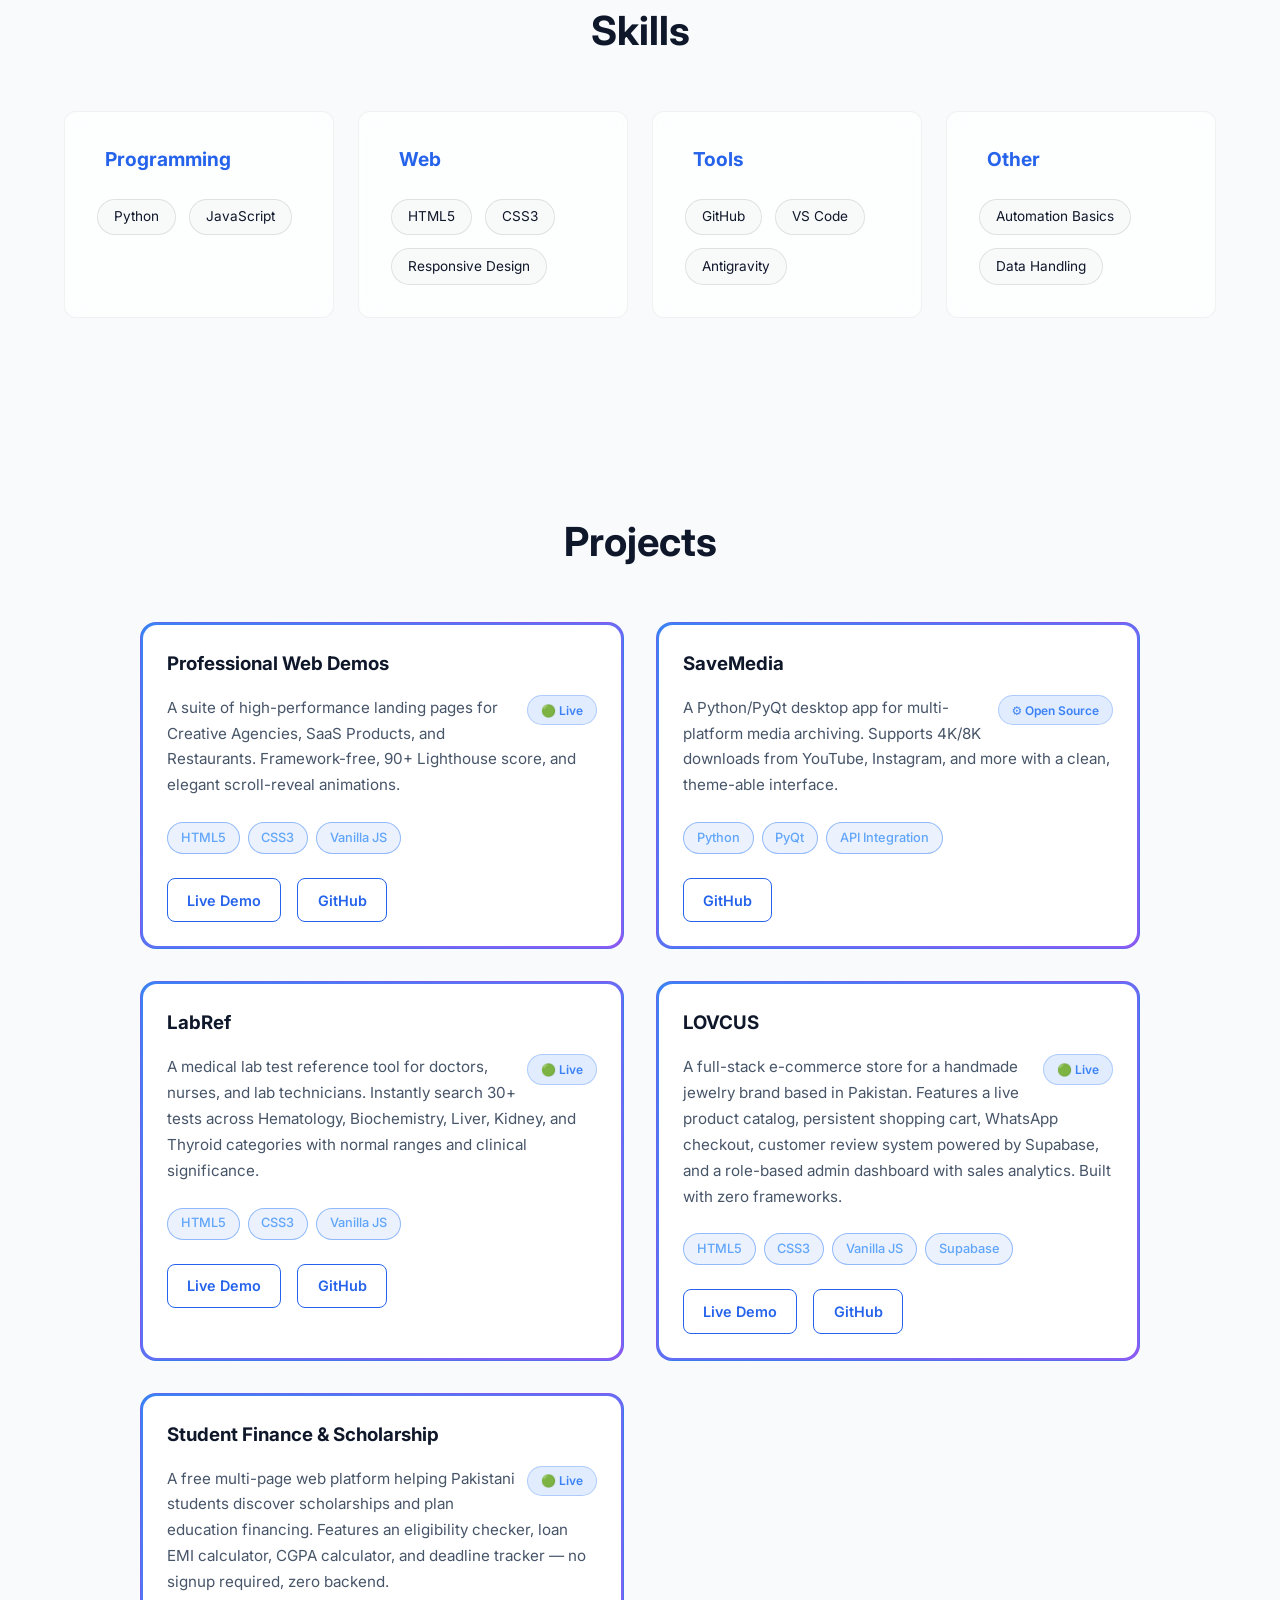
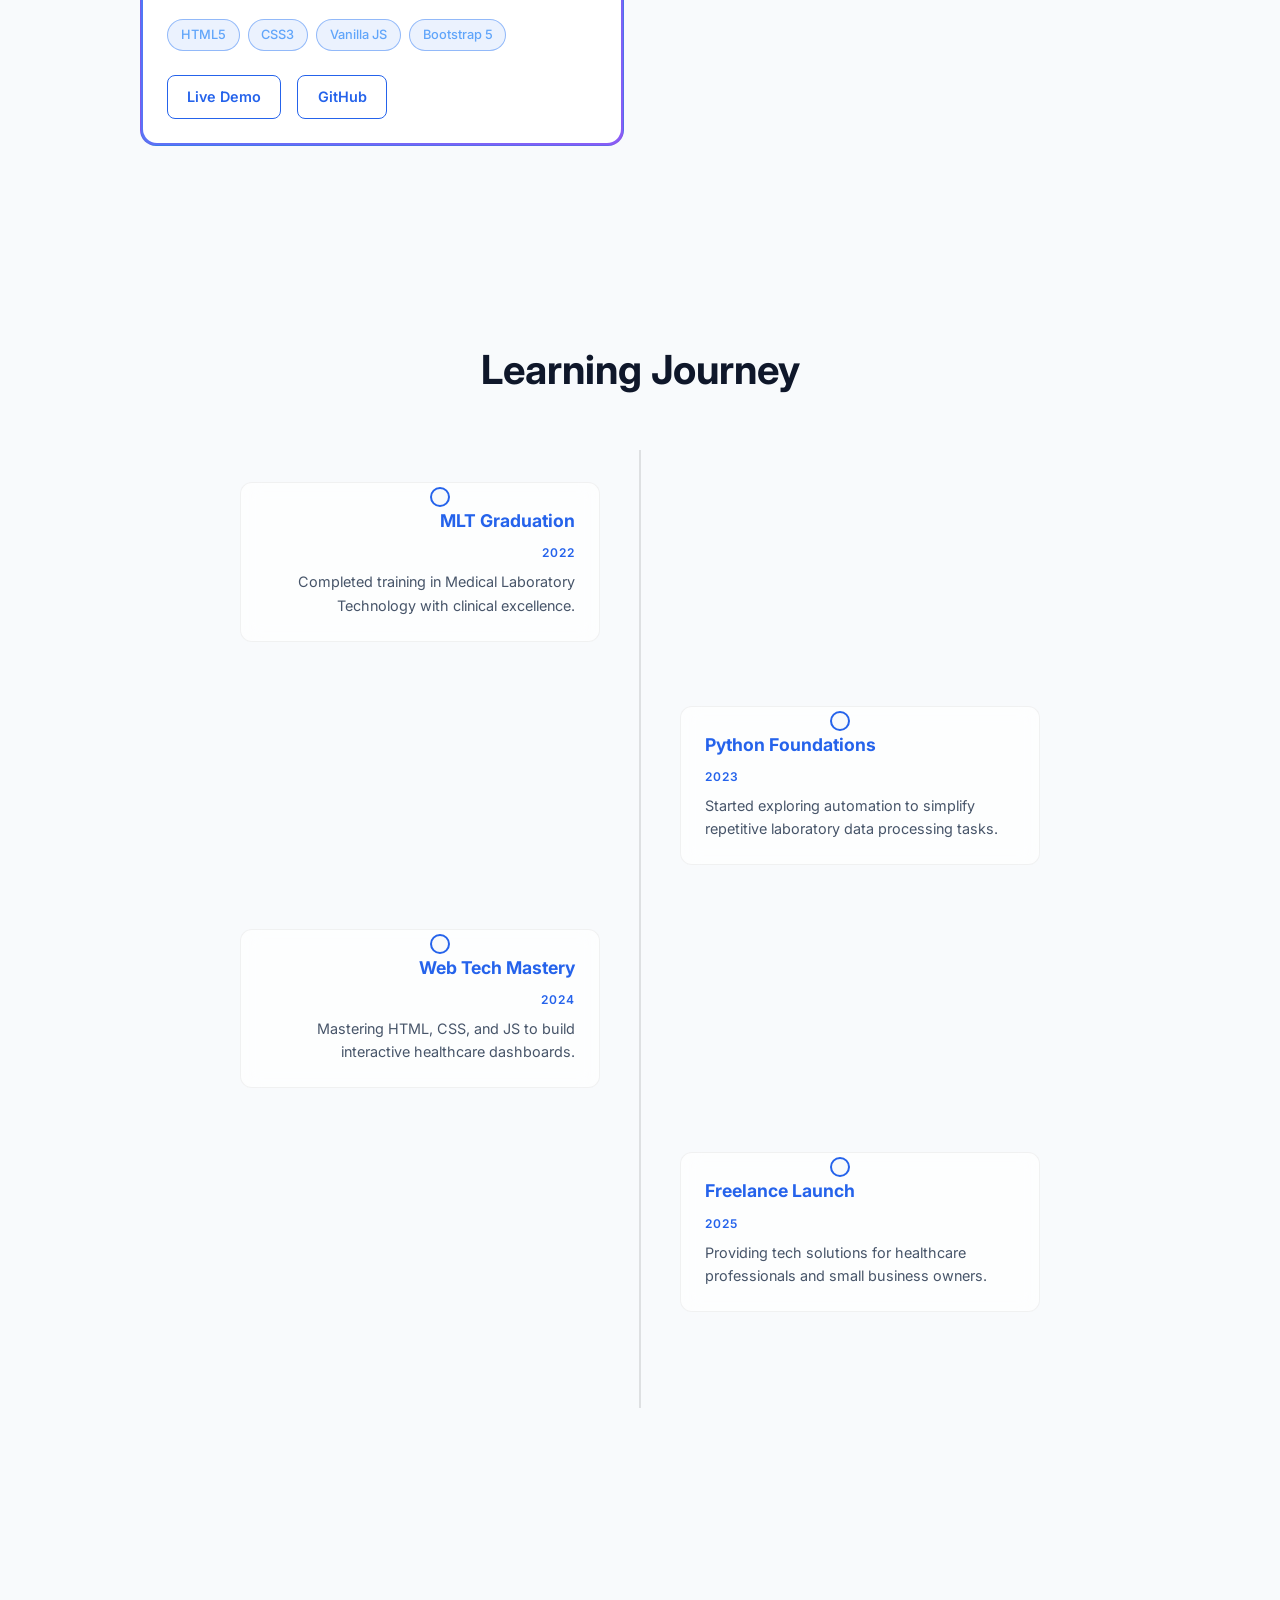
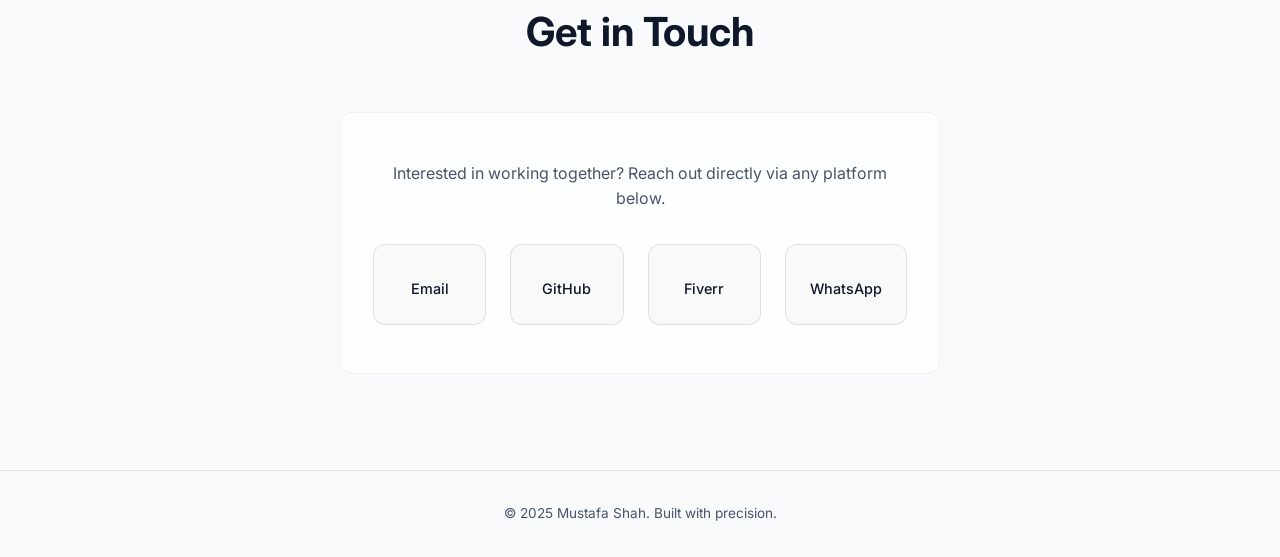
==== commit 0496fca5: "fix(portfolio): comprehensive layout, visibility, and content fixes" ====
--- a/index.html
+++ b/index.html
@@ -198,130 +198,101 @@
                 <div class="projects-grid">
                     <article class="project-card glass reveal">
                         <div class="project-card-inner">
-                            <div class="project-content">
-                                <h3>Professional Web Demos <span class="status-badge">🟢 Live</span></h3>
-                                <p class="project-desc">A suite of
-                                    high-performance landing pages for Creative
-                                    Agencies, SaaS Products, and Restaurants.
-                                    Framework-free, 90+ Lighthouse score, and
-                                    elegant scroll-reveal animations.</p>
-                                <div class="project-tech">
-                                    <span>HTML5</span>
-                                    <span>CSS3</span>
-                                    <span>Vanilla JS</span>
-                                </div>
-                                <div class="project-links">
-                                    <a href="https://mustafa-shah-tech.github.io/my-demos/" class="btn btn-outline"
-                                        target="_blank" rel="noopener noreferrer">Live Demo</a>
-                                    <a href="https://github.com/mustafa-shah-tech/my-demos.git" class="btn btn-outline"
-                                        target="_blank" rel="noopener noreferrer"><i class="fab fa-github"></i>
-                                        GitHub</a>
-                                </div>
-                            </div>
-                        </div>
-                    </article>
-
-                    <article class="project-card glass reveal">
-                        <div class="project-card-inner">
-                            <div class="project-content">
-                                <h3>SaveMedia <span class="status-badge">⚙️ Open Source</span></h3>
-                                <p class="project-desc">A Python/PyQt desktop
-                                    app for multi-platform media archiving. Supports
-                                    4K/8K downloads from YouTube, Instagram, and more
-                                    with a clean, theme-able interface.</p>
-                                <div class="project-tech">
-                                    <span>Python</span>
-                                    <span>PyQt</span>
-                                    <span>API Integration</span>
-                                </div>
-                                <div class="project-links">
-                                    <a href="https://github.com/mustafa-shah-tech/savemedia.git" class="btn btn-outline"
-                                        target="_blank" rel="noopener noreferrer"><i class="fab fa-github"></i>
-                                        GitHub</a>
-                                </div>
-                            </div>
-                        </div>
-                    </article>
-
-                    <article class="project-card glass reveal">
-                        <div class="project-card-inner">
-                            <div class="project-content">
-                                <h3>LabRef <span class="status-badge">🟢 Live</span></h3>
-                                <p class="project-desc">A medical lab test
-                                    reference tool for doctors, nurses, and lab
-                                    technicians. Instantly search 30+ tests across
-                                    Hematology, Biochemistry, Liver, Kidney, and
-                                    Thyroid categories with normal ranges and
-                                    clinical significance.</p>
-                                <div class="project-tech">
-                                    <span>HTML5</span>
-                                    <span>CSS3</span>
-                                    <span>Vanilla JS</span>
-                                </div>
-                                <div class="project-links">
-                                    <a href="https://mustafa-shah-tech.github.io/LabRef/" class="btn btn-outline"
-                                        target="_blank" rel="noopener noreferrer">Live Demo</a>
-                                    <a href="https://github.com/mustafa-shah-tech/LabRef" class="btn btn-outline"
-                                        target="_blank" rel="noopener noreferrer"><i class="fab fa-github"></i>
-                                        GitHub</a>
-                                </div>
-                            </div>
-                        </div>
-                    </article>
-
-                    <article class="project-card glass reveal">
-                        <div class="project-card-inner">
-                            <div class="project-content">
-                                <h3>LOVCUS <span class="status-badge">🟢 Live</span></h3>
-                                <p class="project-desc">A full-stack e-commerce
-                                    store for a handmade jewelry brand based in
-                                    Pakistan. Features a live product catalog,
-                                    persistent shopping cart, WhatsApp checkout,
-                                    customer review system powered by Supabase,
-                                    and a role-based admin dashboard with sales
-                                    analytics. Built with zero frameworks.</p>
-                                <div class="project-tech">
-                                    <span>HTML5</span>
-                                    <span>CSS3</span>
-                                    <span>Vanilla JS</span>
-                                    <span>Supabase</span>
-                                </div>
-                                <div class="project-links">
-                                    <a href="https://lovcus.store" class="btn btn-outline" target="_blank"
-                                        rel="noopener noreferrer">Live Demo</a>
-                                    <a href="https://github.com/mustafa-shah-tech/LOVCUS" class="btn btn-outline"
-                                        target="_blank" rel="noopener noreferrer"><i class="fab fa-github"></i>
-                                        GitHub</a>
-                                </div>
-                            </div>
-                        </div>
-                    </article>
-
-                    <article class="project-card glass reveal">
-                        <div class="project-card-inner">
-                            <div class="project-content">
-                                <h3>Student Finance & Scholarship <span class="status-badge">🟢 Live</span></h3>
-                                <p class="project-desc">A free multi-page
-                                    web platform helping Pakistani students
-                                    discover scholarships and plan education
-                                    financing. Features an eligibility checker,
-                                    loan EMI calculator, CGPA calculator, and
-                                    deadline tracker — no signup required,
-                                    zero backend.</p>
-                                <div class="project-tech">
-                                    <span>HTML5</span>
-                                    <span>CSS3</span>
-                                    <span>Vanilla JS</span>
-                                    <span>Bootstrap 5</span>
-                                </div>
-                                <div class="project-links">
-                                    <a href="https://mustafa-shah-tech.github.io/student-finance-and-scholarship"
-                                        class="btn btn-outline" target="_blank" rel="noopener noreferrer">Live Demo</a>
-                                    <a href="https://github.com/mustafa-shah-tech/student-finance-and-scholarship"
-                                        class="btn btn-outline" target="_blank" rel="noopener noreferrer"><i
-                                            class="fab fa-github"></i>
-                                        GitHub</a>
-                                </div>
+                            <div class="card-header">
+                                <h3>Professional Web Demos</h3>
+                                <span class="status-badge">🟢 Live</span>
+                            </div>
+                            <div class="card-accent-line"></div>
+                            <p class="project-desc">A suite of high-performance landing pages for Creative Agencies, SaaS Products, and Restaurants. Framework-free, 90+ Lighthouse score, and elegant scroll-reveal animations.</p>
+                            <div class="project-tech">
+                                <span>HTML5</span>
+                                <span>CSS3</span>
+                                <span>Vanilla JS</span>
+                            </div>
+                            <div class="project-links">
+                                <a href="https://mustafa-shah-tech.github.io/my-demos/" class="btn btn-outline" target="_blank" rel="noopener noreferrer">Live Demo</a>
+                                <a href="https://github.com/mustafa-shah-tech/my-demos.git" class="btn btn-outline" target="_blank" rel="noopener noreferrer"><i class="fab fa-github"></i> GitHub</a>
+                            </div>
+                        </div>
+                    </article>
+
+                    <article class="project-card glass reveal">
+                        <div class="project-card-inner">
+                            <div class="card-header">
+                                <h3>SaveMedia</h3>
+                                <span class="status-badge">⚙️ Open Source</span>
+                            </div>
+                            <div class="card-accent-line"></div>
+                            <p class="project-desc">A Python/PyQt desktop app for multi-platform media archiving. Supports 4K/8K downloads from YouTube, Instagram, and more with a clean, theme-able interface.</p>
+                            <div class="project-tech">
+                                <span>Python</span>
+                                <span>PyQt</span>
+                                <span>API Integration</span>
+                            </div>
+                            <div class="project-links">
+                                <a href="https://github.com/mustafa-shah-tech/savemedia.git" class="btn btn-outline" target="_blank" rel="noopener noreferrer"><i class="fab fa-github"></i> GitHub</a>
+                            </div>
+                        </div>
+                    </article>
+
+                    <article class="project-card glass reveal">
+                        <div class="project-card-inner">
+                            <div class="card-header">
+                                <h3>LabRef</h3>
+                                <span class="status-badge">🟢 Live</span>
+                            </div>
+                            <div class="card-accent-line"></div>
+                            <p class="project-desc">A medical lab test reference tool for doctors, nurses, and lab technicians. Instantly search 30+ tests across Hematology, Biochemistry, Liver, Kidney, and Thyroid categories with normal ranges and clinical significance.</p>
+                            <div class="project-tech">
+                                <span>HTML5</span>
+                                <span>CSS3</span>
+                                <span>Vanilla JS</span>
+                            </div>
+                            <div class="project-links">
+                                <a href="https://mustafa-shah-tech.github.io/LabRef/" class="btn btn-outline" target="_blank" rel="noopener noreferrer">Live Demo</a>
+                                <a href="https://github.com/mustafa-shah-tech/LabRef" class="btn btn-outline" target="_blank" rel="noopener noreferrer"><i class="fab fa-github"></i> GitHub</a>
+                            </div>
+                        </div>
+                    </article>
+
+                    <article class="project-card glass reveal">
+                        <div class="project-card-inner">
+                            <div class="card-header">
+                                <h3>LOVCUS</h3>
+                                <span class="status-badge">🟢 Live</span>
+                            </div>
+                            <div class="card-accent-line"></div>
+                            <p class="project-desc">A full-stack e-commerce store for a handmade jewelry brand based in Pakistan. Features a live product catalog, persistent shopping cart, WhatsApp checkout, customer review system powered by Supabase, and a role-based admin dashboard with sales analytics. Built with zero frameworks.</p>
+                            <div class="project-tech">
+                                <span>HTML5</span>
+                                <span>CSS3</span>
+                                <span>Vanilla JS</span>
+                                <span>Supabase</span>
+                            </div>
+                            <div class="project-links">
+                                <a href="https://lovcus.store" class="btn btn-outline" target="_blank" rel="noopener noreferrer">Live Demo</a>
+                                <a href="https://github.com/mustafa-shah-tech/LOVCUS" class="btn btn-outline" target="_blank" rel="noopener noreferrer"><i class="fab fa-github"></i> GitHub</a>
+                            </div>
+                        </div>
+                    </article>
+
+                    <article class="project-card glass reveal">
+                        <div class="project-card-inner">
+                            <div class="card-header">
+                                <h3>Student Finance & Scholarship</h3>
+                                <span class="status-badge">🟢 Live</span>
+                            </div>
+                            <div class="card-accent-line"></div>
+                            <p class="project-desc">A free multi-page web platform helping Pakistani students discover scholarships and plan education financing. Features an eligibility checker, loan EMI calculator, CGPA calculator, and deadline tracker — no signup required, zero backend.</p>
+                            <div class="project-tech">
+                                <span>HTML5</span>
+                                <span>CSS3</span>
+                                <span>Vanilla JS</span>
+                                <span>Bootstrap 5</span>
+                            </div>
+                            <div class="project-links">
+                                <a href="https://mustafa-shah-tech.github.io/student-finance-and-scholarship" class="btn btn-outline" target="_blank" rel="noopener noreferrer">Live Demo</a>
+                                <a href="https://github.com/mustafa-shah-tech/student-finance-and-scholarship" class="btn btn-outline" target="_blank" rel="noopener noreferrer"><i class="fab fa-github"></i> GitHub</a>
                             </div>
                         </div>
                     </article>
--- a/css/layout.css
+++ b/css/layout.css
@@ -82,6 +82,9 @@
 }
 
 #theme-toggle {
+    display: flex;
+    align-items: center;
+    justify-content: center;
     background: none;
     border: none;
     color: var(--text-primary);
--- a/css/components.css
+++ b/css/components.css
@@ -207,8 +207,16 @@
 /* Projects Grid */
 .projects-grid {
     display: grid;
-    grid-template-columns: 1fr;
+    grid-template-columns: repeat(2, 1fr);
     gap: 2rem;
+    max-width: 1000px;
+    margin: 0 auto;
+}
+
+@media (max-width: 640px) {
+    .projects-grid {
+        grid-template-columns: 1fr;
+    }
 }
 
 .project-card {
@@ -512,12 +520,6 @@
         font-size: 2.5rem;
     }
 
-    .projects-grid {
-        grid-template-columns: repeat(2, 1fr);
-        gap: 2rem;
-        max-width: 1100px;
-        margin: 0 auto;
-    }
 
     .contact-links {
         grid-template-columns: repeat(4, 1fr);
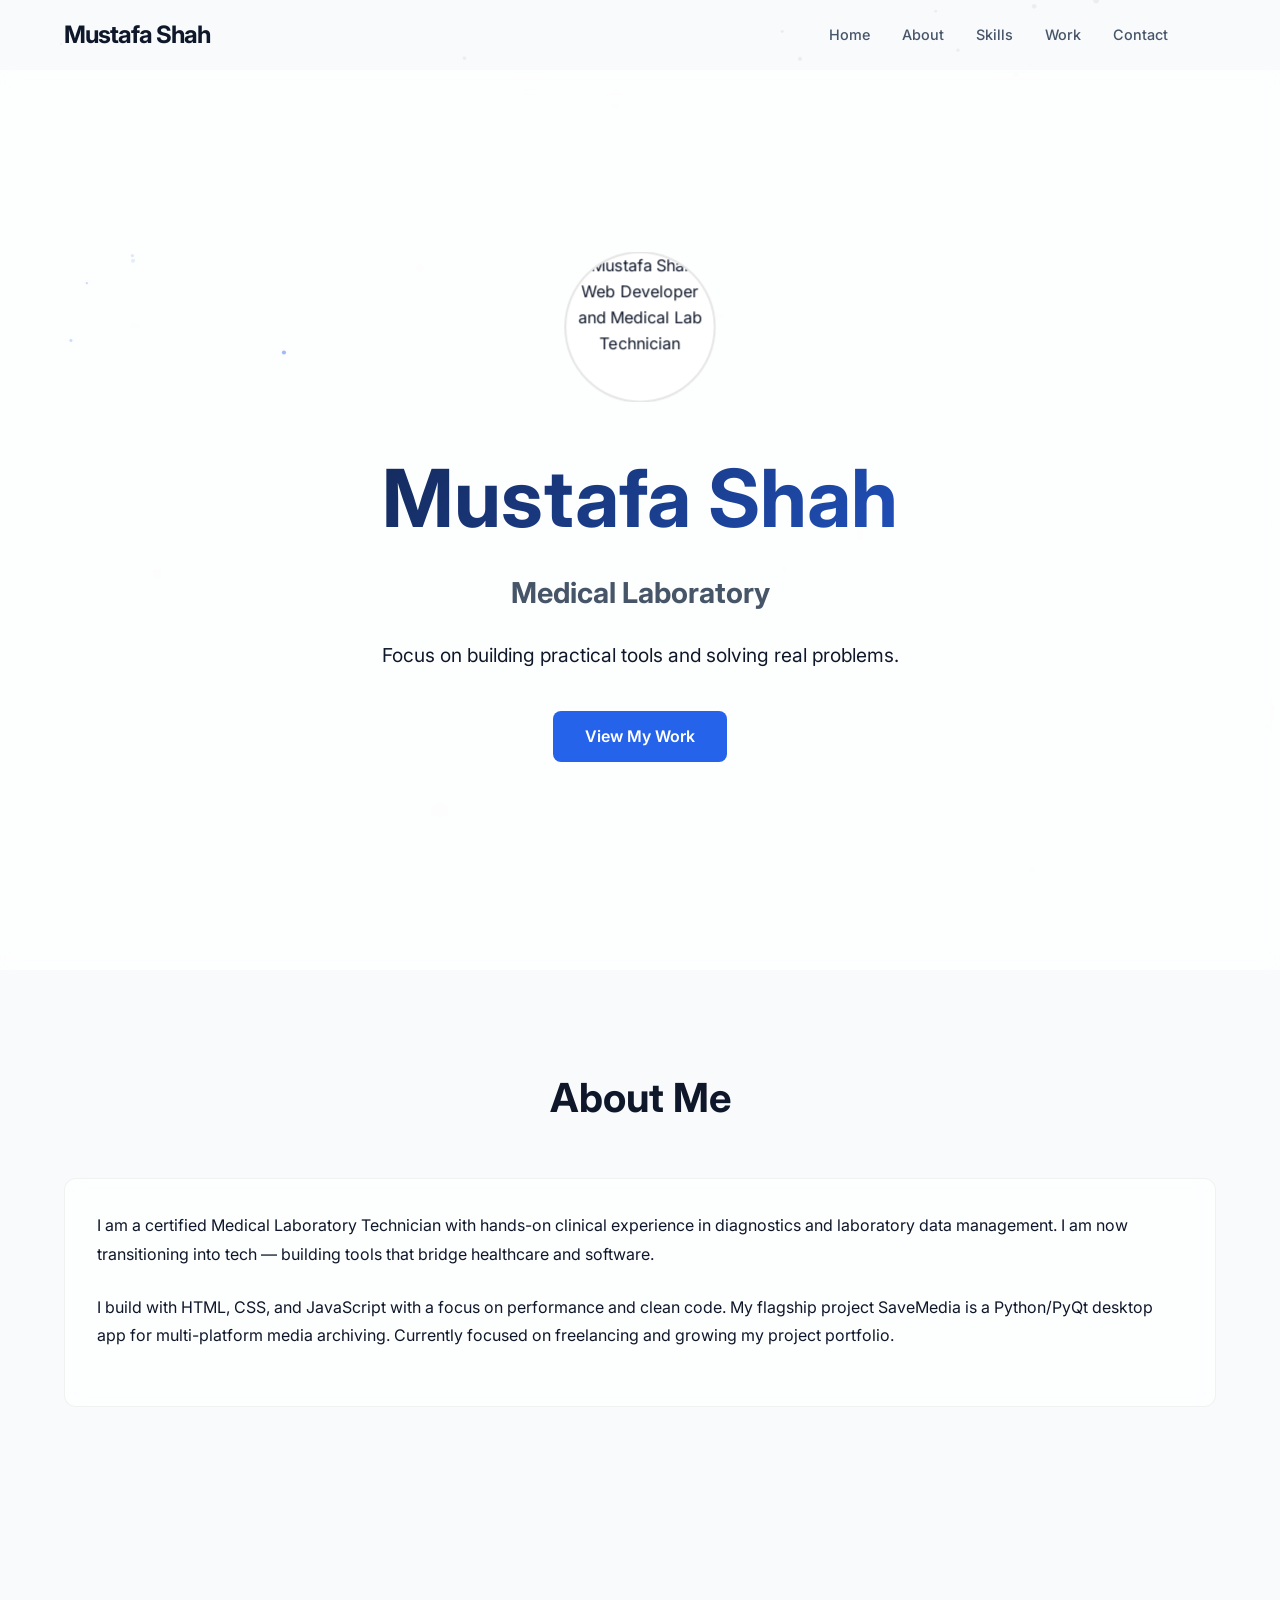
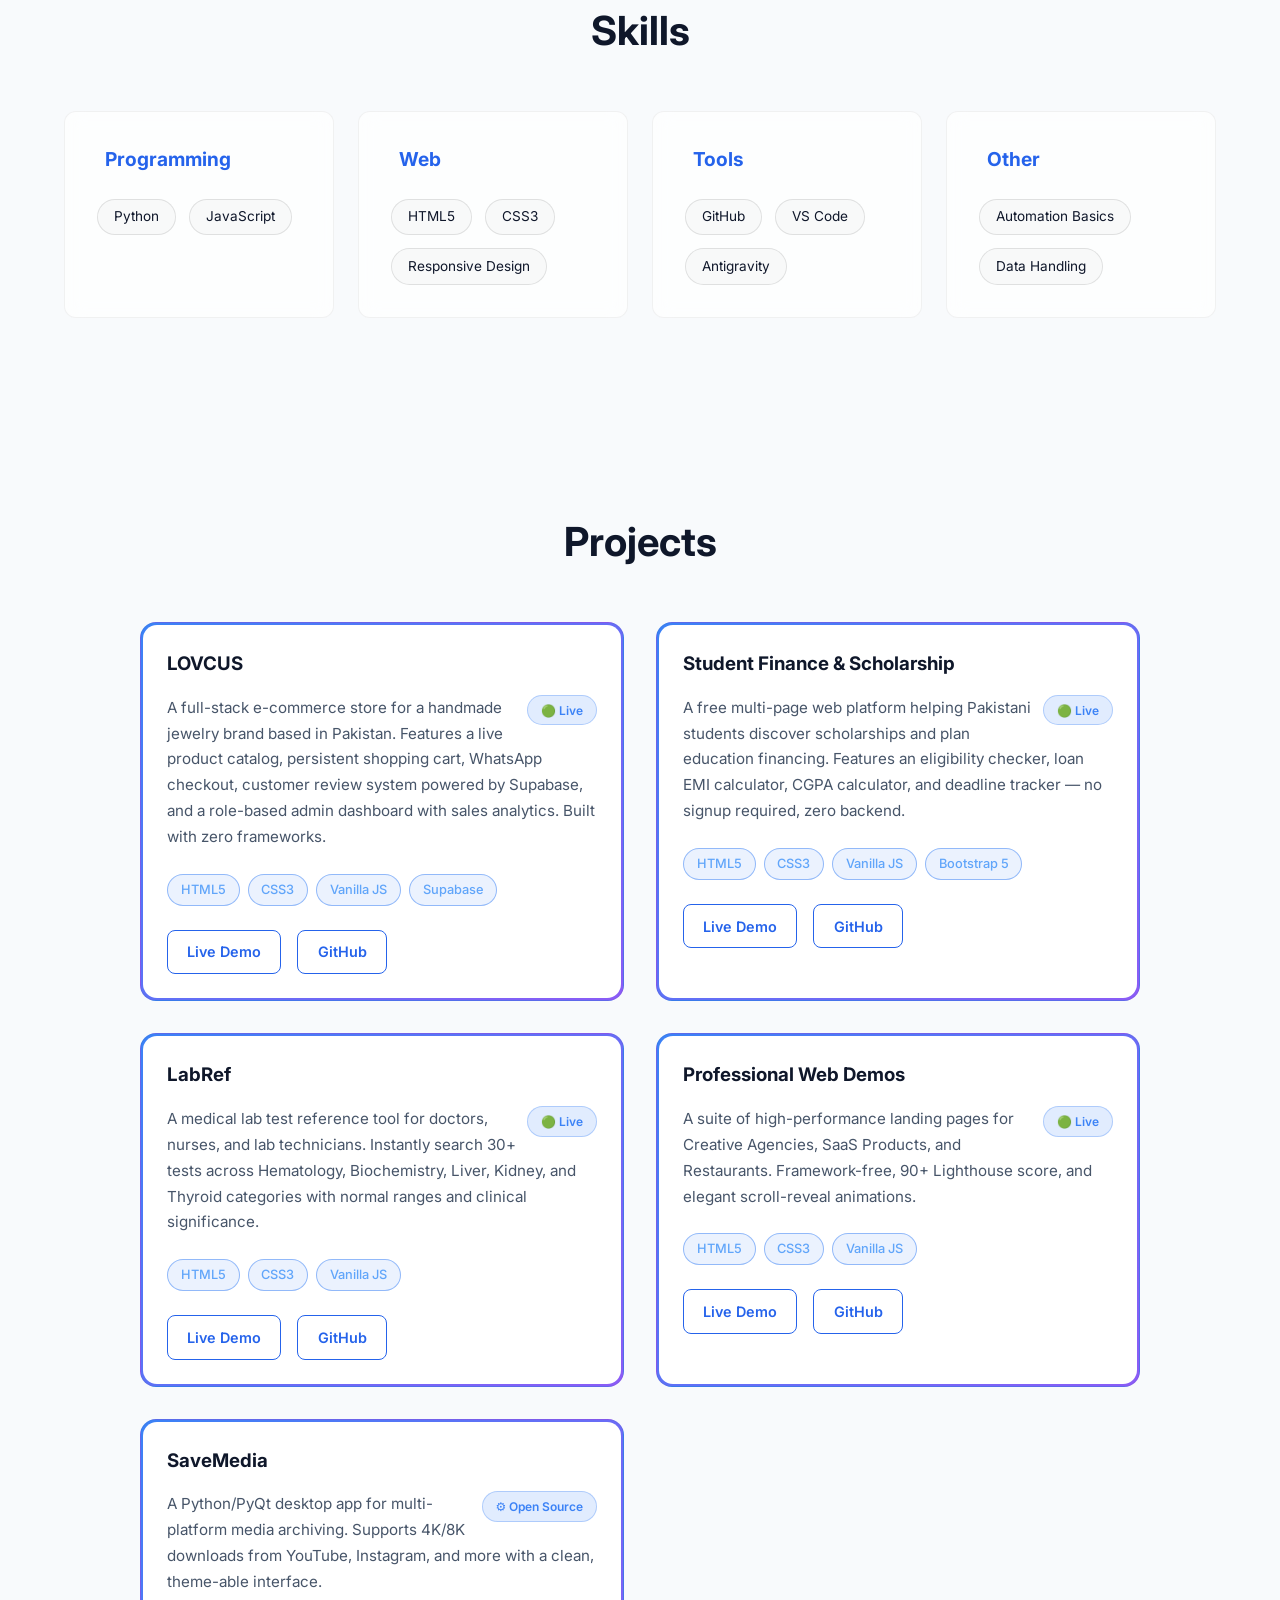
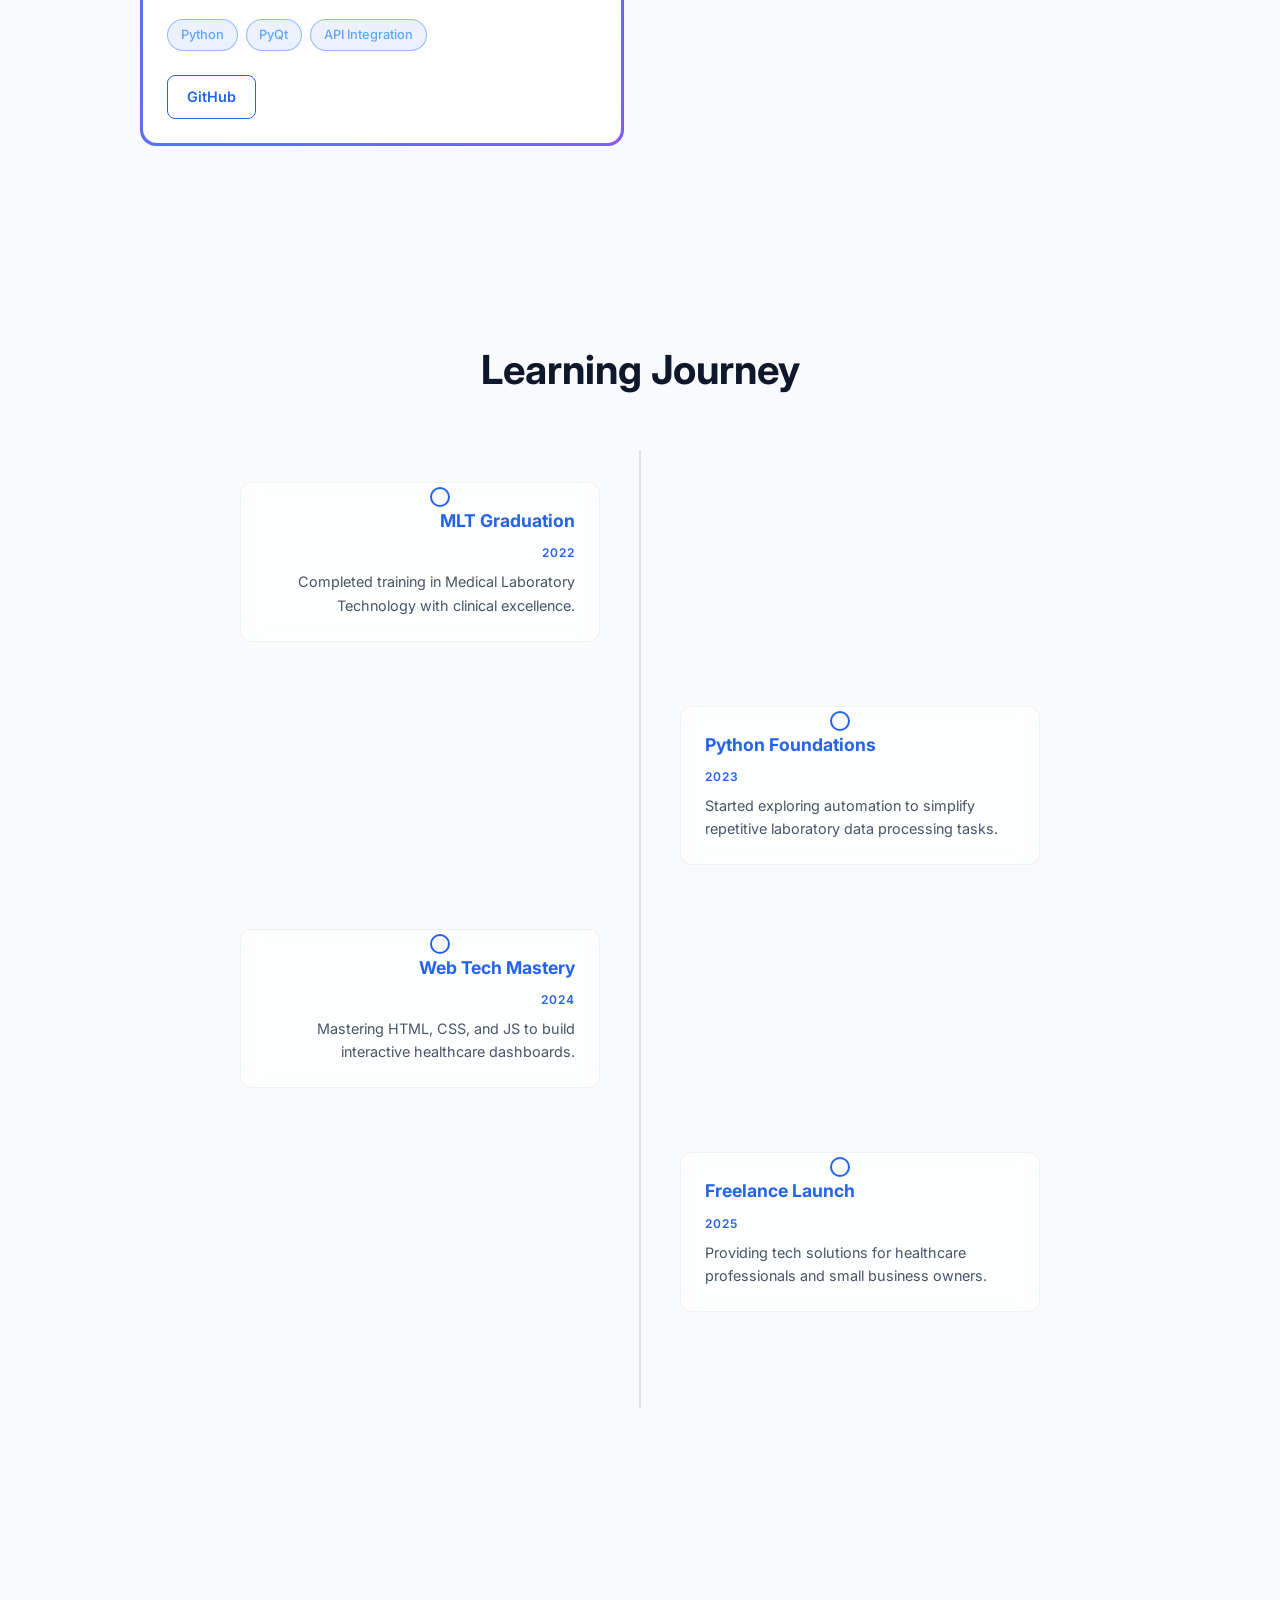
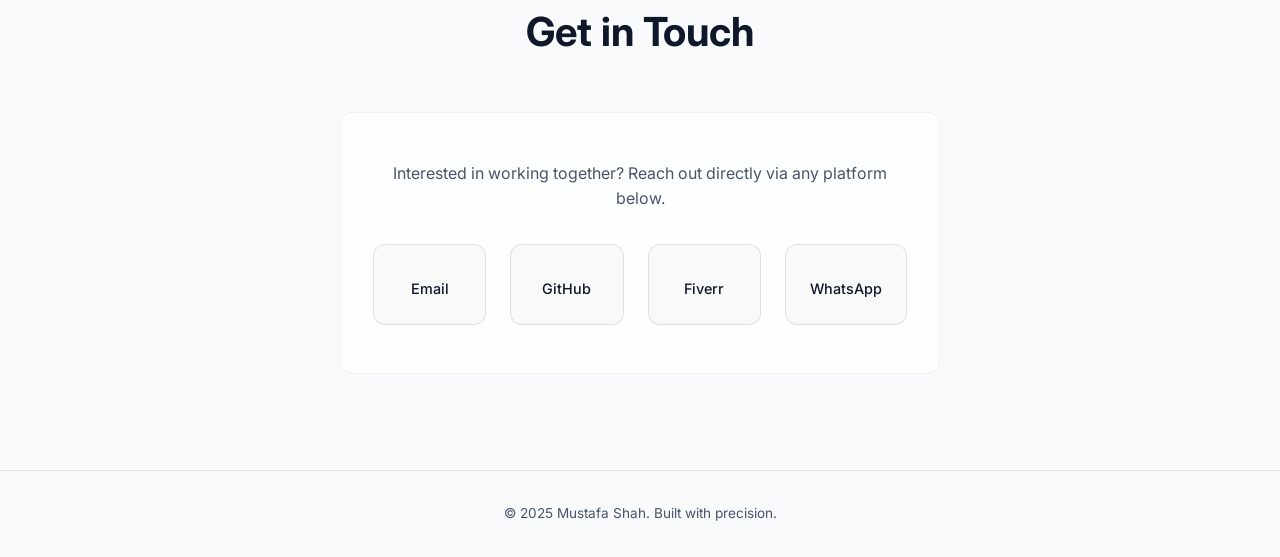
==== commit 800c4141: "feat: reorder project cards" ====
--- a/index.html
+++ b/index.html
@@ -199,65 +199,6 @@
                     <article class="project-card glass reveal">
                         <div class="project-card-inner">
                             <div class="card-header">
-                                <h3>Professional Web Demos</h3>
-                                <span class="status-badge">🟢 Live</span>
-                            </div>
-                            <div class="card-accent-line"></div>
-                            <p class="project-desc">A suite of high-performance landing pages for Creative Agencies, SaaS Products, and Restaurants. Framework-free, 90+ Lighthouse score, and elegant scroll-reveal animations.</p>
-                            <div class="project-tech">
-                                <span>HTML5</span>
-                                <span>CSS3</span>
-                                <span>Vanilla JS</span>
-                            </div>
-                            <div class="project-links">
-                                <a href="https://mustafa-shah-tech.github.io/my-demos/" class="btn btn-outline" target="_blank" rel="noopener noreferrer">Live Demo</a>
-                                <a href="https://github.com/mustafa-shah-tech/my-demos.git" class="btn btn-outline" target="_blank" rel="noopener noreferrer"><i class="fab fa-github"></i> GitHub</a>
-                            </div>
-                        </div>
-                    </article>
-
-                    <article class="project-card glass reveal">
-                        <div class="project-card-inner">
-                            <div class="card-header">
-                                <h3>SaveMedia</h3>
-                                <span class="status-badge">⚙️ Open Source</span>
-                            </div>
-                            <div class="card-accent-line"></div>
-                            <p class="project-desc">A Python/PyQt desktop app for multi-platform media archiving. Supports 4K/8K downloads from YouTube, Instagram, and more with a clean, theme-able interface.</p>
-                            <div class="project-tech">
-                                <span>Python</span>
-                                <span>PyQt</span>
-                                <span>API Integration</span>
-                            </div>
-                            <div class="project-links">
-                                <a href="https://github.com/mustafa-shah-tech/savemedia.git" class="btn btn-outline" target="_blank" rel="noopener noreferrer"><i class="fab fa-github"></i> GitHub</a>
-                            </div>
-                        </div>
-                    </article>
-
-                    <article class="project-card glass reveal">
-                        <div class="project-card-inner">
-                            <div class="card-header">
-                                <h3>LabRef</h3>
-                                <span class="status-badge">🟢 Live</span>
-                            </div>
-                            <div class="card-accent-line"></div>
-                            <p class="project-desc">A medical lab test reference tool for doctors, nurses, and lab technicians. Instantly search 30+ tests across Hematology, Biochemistry, Liver, Kidney, and Thyroid categories with normal ranges and clinical significance.</p>
-                            <div class="project-tech">
-                                <span>HTML5</span>
-                                <span>CSS3</span>
-                                <span>Vanilla JS</span>
-                            </div>
-                            <div class="project-links">
-                                <a href="https://mustafa-shah-tech.github.io/LabRef/" class="btn btn-outline" target="_blank" rel="noopener noreferrer">Live Demo</a>
-                                <a href="https://github.com/mustafa-shah-tech/LabRef" class="btn btn-outline" target="_blank" rel="noopener noreferrer"><i class="fab fa-github"></i> GitHub</a>
-                            </div>
-                        </div>
-                    </article>
-
-                    <article class="project-card glass reveal">
-                        <div class="project-card-inner">
-                            <div class="card-header">
                                 <h3>LOVCUS</h3>
                                 <span class="status-badge">🟢 Live</span>
                             </div>
@@ -293,6 +234,65 @@
                             <div class="project-links">
                                 <a href="https://mustafa-shah-tech.github.io/student-finance-and-scholarship" class="btn btn-outline" target="_blank" rel="noopener noreferrer">Live Demo</a>
                                 <a href="https://github.com/mustafa-shah-tech/student-finance-and-scholarship" class="btn btn-outline" target="_blank" rel="noopener noreferrer"><i class="fab fa-github"></i> GitHub</a>
+                            </div>
+                        </div>
+                    </article>
+
+                    <article class="project-card glass reveal">
+                        <div class="project-card-inner">
+                            <div class="card-header">
+                                <h3>LabRef</h3>
+                                <span class="status-badge">🟢 Live</span>
+                            </div>
+                            <div class="card-accent-line"></div>
+                            <p class="project-desc">A medical lab test reference tool for doctors, nurses, and lab technicians. Instantly search 30+ tests across Hematology, Biochemistry, Liver, Kidney, and Thyroid categories with normal ranges and clinical significance.</p>
+                            <div class="project-tech">
+                                <span>HTML5</span>
+                                <span>CSS3</span>
+                                <span>Vanilla JS</span>
+                            </div>
+                            <div class="project-links">
+                                <a href="https://mustafa-shah-tech.github.io/LabRef/" class="btn btn-outline" target="_blank" rel="noopener noreferrer">Live Demo</a>
+                                <a href="https://github.com/mustafa-shah-tech/LabRef" class="btn btn-outline" target="_blank" rel="noopener noreferrer"><i class="fab fa-github"></i> GitHub</a>
+                            </div>
+                        </div>
+                    </article>
+
+                    <article class="project-card glass reveal">
+                        <div class="project-card-inner">
+                            <div class="card-header">
+                                <h3>Professional Web Demos</h3>
+                                <span class="status-badge">🟢 Live</span>
+                            </div>
+                            <div class="card-accent-line"></div>
+                            <p class="project-desc">A suite of high-performance landing pages for Creative Agencies, SaaS Products, and Restaurants. Framework-free, 90+ Lighthouse score, and elegant scroll-reveal animations.</p>
+                            <div class="project-tech">
+                                <span>HTML5</span>
+                                <span>CSS3</span>
+                                <span>Vanilla JS</span>
+                            </div>
+                            <div class="project-links">
+                                <a href="https://mustafa-shah-tech.github.io/my-demos/" class="btn btn-outline" target="_blank" rel="noopener noreferrer">Live Demo</a>
+                                <a href="https://github.com/mustafa-shah-tech/my-demos.git" class="btn btn-outline" target="_blank" rel="noopener noreferrer"><i class="fab fa-github"></i> GitHub</a>
+                            </div>
+                        </div>
+                    </article>
+
+                    <article class="project-card glass reveal">
+                        <div class="project-card-inner">
+                            <div class="card-header">
+                                <h3>SaveMedia</h3>
+                                <span class="status-badge">⚙️ Open Source</span>
+                            </div>
+                            <div class="card-accent-line"></div>
+                            <p class="project-desc">A Python/PyQt desktop app for multi-platform media archiving. Supports 4K/8K downloads from YouTube, Instagram, and more with a clean, theme-able interface.</p>
+                            <div class="project-tech">
+                                <span>Python</span>
+                                <span>PyQt</span>
+                                <span>API Integration</span>
+                            </div>
+                            <div class="project-links">
+                                <a href="https://github.com/mustafa-shah-tech/savemedia.git" class="btn btn-outline" target="_blank" rel="noopener noreferrer"><i class="fab fa-github"></i> GitHub</a>
                             </div>
                         </div>
                     </article>
